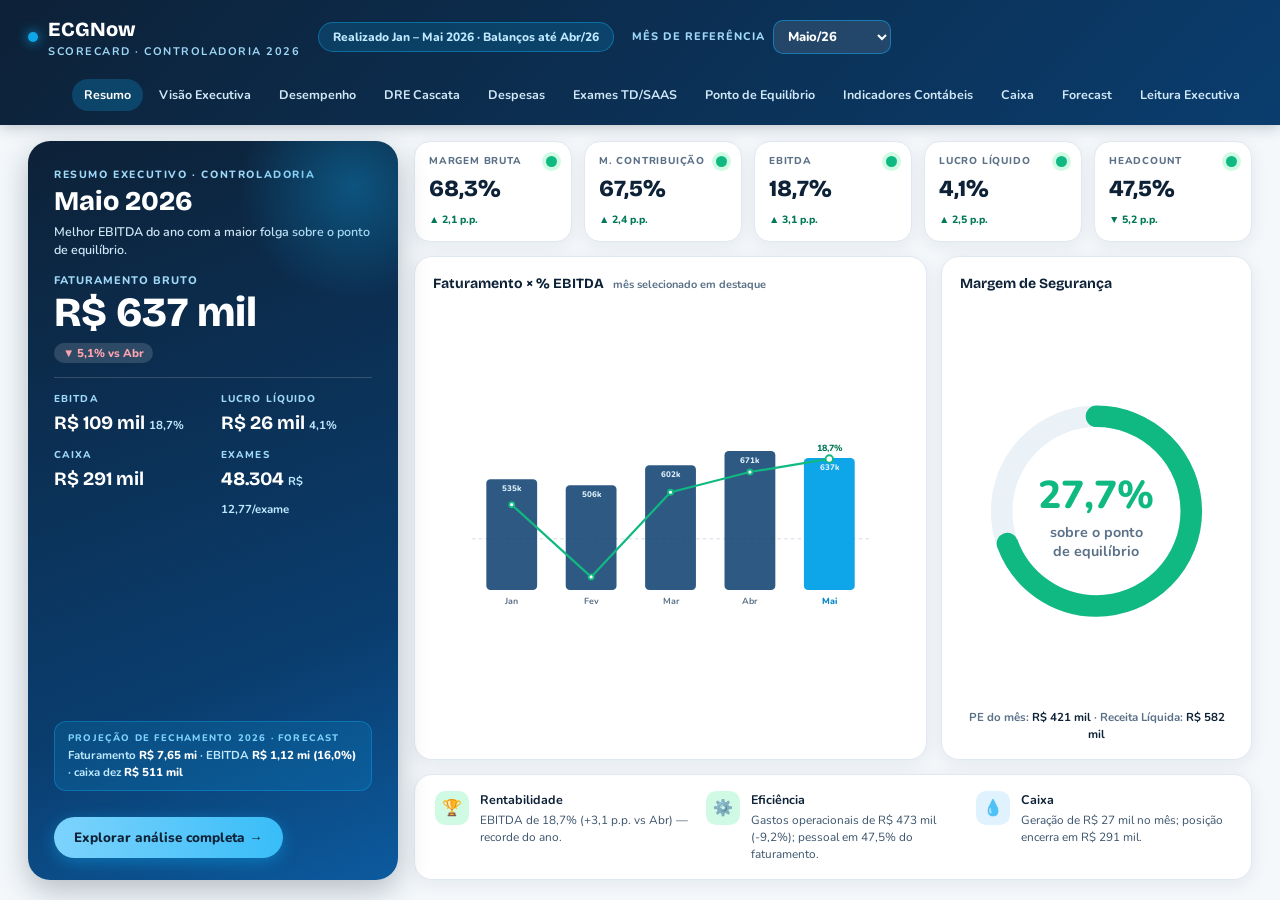
==== scorecard.html @ 13e7fc66 "feat: exames concluídos vs solicitados + aba visão gerencial" ====
<!DOCTYPE html>
<html lang="pt-BR">
<head>
<meta charset="UTF-8">
<meta name="viewport" content="width=device-width, initial-scale=1.0">
<title>Scorecard Financeiro 2026 · ECGNow Controladoria</title>
<link rel="preconnect" href="https://fonts.googleapis.com">
<link href="https://fonts.googleapis.com/css2?family=Bricolage+Grotesque:wght@500;600;700;800&family=Nunito:wght@400;600;700;800&display=swap" rel="stylesheet">
<style>
/* ============================================================
   SCORECARD FINANCEIRO ECGNOW 2026 — Design System oficial
   Fontes: Bricolage Grotesque (títulos) + Nunito (corpo)
   Paleta: navy #0D2137 / #0a3d6e · cyan #0ea5e9 · tema claro
   ============================================================ */
:root{
  --navy:#0D2137; --navy2:#0a3d6e; --cyan:#0ea5e9; --cyan-soft:#e0f2fe;
  --bg:#f4f8fb; --card:#ffffff; --line:#e2e8f0;
  --txt:#0D2137; --muted:#5b7187;
  --ok:#10b981; --ok-soft:#d1fae5; --warn:#f59e0b; --warn-soft:#fef3c7;
  --bad:#ef4444; --bad-soft:#fee2e2;
  --radius:18px; --shadow:0 4px 18px rgba(13,33,55,.07);
}
*{margin:0;padding:0;box-sizing:border-box}
body{font-family:'Nunito',sans-serif;background:var(--bg);color:var(--txt);font-size:15px;line-height:1.5}
h1,h2,h3,.brand,.kpi-value,.big-num{font-family:'Bricolage Grotesque',sans-serif}

/* ---------- Topbar ---------- */
.topbar{position:sticky;top:0;z-index:50;background:linear-gradient(135deg,var(--navy) 0%,var(--navy2) 100%);color:#fff;box-shadow:0 2px 14px rgba(13,33,55,.25)}
.topbar-inner{max-width:1280px;margin:0 auto;padding:14px 28px;display:flex;align-items:center;gap:18px;flex-wrap:wrap}
.brand{font-weight:800;font-size:20px;letter-spacing:.2px;display:flex;align-items:center;gap:10px}
.brand .dot{width:10px;height:10px;border-radius:50%;background:var(--cyan);box-shadow:0 0 12px var(--cyan)}
.brand small{font-family:'Nunito';font-weight:700;font-size:11px;color:#9fd8f8;text-transform:uppercase;letter-spacing:1.5px;display:block}
.nav{display:flex;gap:4px;margin-left:auto;flex-wrap:wrap}
.nav a{color:#cfe7f7;text-decoration:none;font-weight:700;font-size:12.5px;padding:7px 12px;border-radius:999px;transition:.2s}
.nav a:hover,.nav a.active{background:rgba(14,165,233,.25);color:#fff}
.period-chip{background:rgba(14,165,233,.18);border:1px solid rgba(14,165,233,.45);color:#bfe9ff;font-size:12px;font-weight:800;padding:5px 14px;border-radius:999px;white-space:nowrap}
.mes-sel{display:flex;align-items:center;gap:8px;font-size:11px;font-weight:800;text-transform:uppercase;letter-spacing:1px;color:#9fd8f8}
.mes-sel select{font-family:'Nunito';font-weight:800;font-size:13px;color:#fff;background:rgba(255,255,255,.10);border:1px solid rgba(14,165,233,.55);border-radius:10px;padding:6px 10px;cursor:pointer;outline:none}
.mes-sel select option{color:var(--navy)}

.wrap{max-width:1280px;margin:0 auto;padding:30px 28px 70px}
section{margin-bottom:48px;scroll-margin-top:90px}
.sec-head{display:flex;align-items:baseline;gap:14px;margin-bottom:6px;flex-wrap:wrap}
.sec-head h2{font-size:24px;font-weight:800;color:var(--navy)}
.sec-head .tag{font-size:11px;font-weight:800;text-transform:uppercase;letter-spacing:1.2px;color:var(--cyan);background:var(--cyan-soft);padding:4px 12px;border-radius:999px}
.sec-sub{color:var(--muted);font-size:13.5px;margin-bottom:20px;max-width:880px}

/* ---------- Cards & grids ---------- */
.card{background:var(--card);border:1px solid var(--line);border-radius:var(--radius);box-shadow:var(--shadow);padding:20px 22px}
.grid{display:grid;gap:16px}
.g-kpi{grid-template-columns:repeat(auto-fit,minmax(176px,1fr))}
.g-2{grid-template-columns:1fr 1fr}
.g-3{grid-template-columns:repeat(3,1fr)}
.g-4{grid-template-columns:repeat(4,1fr)}
@media(max-width:980px){.g-2,.g-3,.g-4{grid-template-columns:1fr 1fr}}
@media(max-width:640px){.g-2,.g-3,.g-4{grid-template-columns:1fr}.wrap{padding:20px 14px 60px}}

/* ---------- KPI hero ---------- */
.kpi{position:relative;overflow:hidden}
.kpi::before{content:'';position:absolute;top:0;left:0;right:0;height:4px;background:linear-gradient(90deg,var(--cyan),var(--navy2))}
.kpi-label{font-size:11px;font-weight:800;text-transform:uppercase;letter-spacing:1.1px;color:var(--muted);display:flex;align-items:center;justify-content:space-between;gap:6px}
.kpi-value{font-size:27px;font-weight:800;color:var(--navy);margin:6px 0 2px;white-space:nowrap}
.kpi-value small{font-size:14px;color:var(--muted);font-weight:600}
.kpi-meta{display:flex;align-items:center;gap:8px;font-size:12px;font-weight:700;flex-wrap:wrap}
.delta{padding:2px 9px;border-radius:999px;font-size:11.5px;font-weight:800}
.delta.up{background:var(--ok-soft);color:#047857}
.delta.down{background:var(--bad-soft);color:#b91c1c}
.delta.flat{background:#e8eef4;color:var(--muted)}
.kpi-ytd{color:var(--muted);font-weight:700;font-size:11.5px}
.spark{margin-top:10px;width:100%;height:38px}
.farol{width:11px;height:11px;border-radius:50%;display:inline-block;flex:none}
.farol.g{background:var(--ok);box-shadow:0 0 0 4px var(--ok-soft)}
.farol.y{background:var(--warn);box-shadow:0 0 0 4px var(--warn-soft)}
.farol.r{background:var(--bad);box-shadow:0 0 0 4px var(--bad-soft)}

/* ---------- Chart shells ---------- */
.chart-card h3{font-size:15.5px;font-weight:700;color:var(--navy);margin-bottom:2px}
.chart-card .hint{font-size:12px;color:var(--muted);margin-bottom:12px}
.legend{display:flex;gap:16px;flex-wrap:wrap;font-size:12px;font-weight:700;color:var(--muted);margin-bottom:8px}
.legend span{display:flex;align-items:center;gap:6px}
.legend i{width:12px;height:12px;border-radius:4px;display:inline-block}
svg text{font-family:'Nunito',sans-serif}

/* ---------- Tables ---------- */
table{width:100%;border-collapse:collapse;font-size:13px}
th{font-size:11px;text-transform:uppercase;letter-spacing:.8px;color:var(--muted);font-weight:800;text-align:right;padding:8px 10px;border-bottom:2px solid var(--line)}
th:first-child{text-align:left}
td{padding:9px 10px;border-bottom:1px solid #eef3f8;text-align:right;font-weight:600;color:var(--navy)}
td:first-child{text-align:left;font-weight:700}
tr:last-child td{border-bottom:none}
tr.total td{background:#f1f7fc;font-weight:800;border-top:2px solid var(--line)}
.pill{padding:2px 9px;border-radius:999px;font-size:11px;font-weight:800}
.pill.g{background:var(--ok-soft);color:#047857}.pill.y{background:var(--warn-soft);color:#92400e}.pill.r{background:var(--bad-soft);color:#b91c1c}

/* ---------- Toggle DRE ---------- */
.toggle{display:inline-flex;background:#eaf1f7;border-radius:999px;padding:4px;gap:4px;margin-bottom:14px}
.toggle button{border:none;background:transparent;font-family:'Nunito';font-weight:800;font-size:12.5px;color:var(--muted);padding:7px 18px;border-radius:999px;cursor:pointer;transition:.2s}
.toggle button.on{background:var(--navy);color:#fff;box-shadow:0 2px 8px rgba(13,33,55,.25)}

/* ---------- Insights ---------- */
.insight{display:flex;gap:14px;padding:16px 18px;border-radius:14px;border:1px solid var(--line);background:#fff;margin-bottom:12px;align-items:flex-start}
.insight .ico{flex:none;width:36px;height:36px;border-radius:10px;display:flex;align-items:center;justify-content:center;font-size:17px}
.insight b{color:var(--navy)}
.insight p{font-size:13.5px;color:#3b536b;margin-top:2px}
.ico.g{background:var(--ok-soft)}.ico.y{background:var(--warn-soft)}.ico.r{background:var(--bad-soft)}.ico.b{background:var(--cyan-soft)}

.foot{color:var(--muted);font-size:11.5px;text-align:center;margin-top:40px;border-top:1px solid var(--line);padding-top:18px}
.big-num{font-size:30px;font-weight:800;color:var(--navy)}
.mini-label{font-size:11px;font-weight:800;letter-spacing:1px;text-transform:uppercase;color:var(--muted)}

/* ---------- Página inicial · Resumo Executivo (1 tela, sem scroll) ---------- */
#viewResumo{max-width:1280px;margin:0 auto;padding:16px 28px 20px;display:grid;grid-template-columns:370px minmax(0,1fr);gap:16px;overflow:hidden}
.rs-hero{background:linear-gradient(160deg,var(--navy) 0%,var(--navy2) 70%,#0c5a9e 100%);border-radius:22px;color:#fff;padding:26px 26px 22px;display:flex;flex-direction:column;gap:14px;box-shadow:0 10px 30px rgba(13,33,55,.28);position:relative;overflow:hidden}
.rs-hero::after{content:'';position:absolute;right:-70px;top:-70px;width:230px;height:230px;border-radius:50%;background:radial-gradient(circle,rgba(14,165,233,.35),transparent 70%)}
.rs-kicker{font-size:10.5px;font-weight:800;letter-spacing:1.6px;text-transform:uppercase;color:#9fd8f8}
.rs-mes{font-size:clamp(26px,3vh,34px);font-weight:800;line-height:1.1;margin-top:4px}
.rs-verdict{font-size:12.5px;color:#cfe7f7;font-weight:600;margin-top:6px;line-height:1.45;font-family:'Nunito'}
.rs-big{font-size:clamp(30px,4.6vh,42px);font-weight:800;font-family:'Bricolage Grotesque';line-height:1.05;margin:2px 0 6px}
.rs-hero-grid{display:grid;grid-template-columns:1fr 1fr;gap:10px 16px;border-top:1px solid rgba(255,255,255,.16);padding-top:14px;position:relative;z-index:1}
.rs-hl{font-size:10px;font-weight:800;letter-spacing:1.1px;text-transform:uppercase;color:#9fd8f8}
.rs-hv{font-family:'Bricolage Grotesque';font-size:clamp(15px,2.1vh,19px);font-weight:700;margin-top:2px}
.rs-hv small{font-family:'Nunito';font-size:11.5px;font-weight:700;color:#bfe9ff}
.rs-cta{margin-top:auto;align-self:flex-start;border:none;cursor:pointer;font-family:'Nunito';font-weight:800;font-size:13.5px;color:var(--navy);background:linear-gradient(90deg,#7dd3fc,#38bdf8);padding:11px 20px;border-radius:999px;box-shadow:0 4px 16px rgba(14,165,233,.45);transition:.2s;position:relative;z-index:1}
.rs-proj{margin-top:auto;font-size:11.5px;font-weight:700;color:#bfe9ff;background:rgba(14,165,233,.16);border:1px solid rgba(14,165,233,.4);border-radius:12px;padding:9px 13px;line-height:1.5;position:relative;z-index:1}
.rs-proj b{color:#fff;font-weight:800}
.rs-proj .pl{font-size:9.5px;font-weight:800;letter-spacing:1.2px;text-transform:uppercase;color:#7dd3fc;display:block;margin-bottom:2px}
.rs-hero .rs-cta{margin-top:12px}
.rs-cta:hover{transform:translateY(-2px);box-shadow:0 8px 22px rgba(14,165,233,.55)}
.rs-right{display:grid;grid-template-rows:auto minmax(0,1fr) auto;gap:14px;min-width:0}
.rs-chips{display:grid;grid-template-columns:repeat(5,1fr);gap:12px}
.rs-chip{background:var(--card);border:1px solid var(--line);border-radius:16px;padding:12px 14px;box-shadow:var(--shadow)}
.rs-chip .l{font-size:10px;font-weight:800;letter-spacing:.8px;text-transform:uppercase;color:var(--muted);display:flex;justify-content:space-between;align-items:center;gap:6px}
.rs-chip .v{font-family:'Bricolage Grotesque';font-size:clamp(18px,2.6vh,23px);font-weight:800;color:var(--navy);margin-top:3px}
.rs-chip .d{font-size:10.5px;font-weight:800;margin-top:2px}
.rs-chip .d.up{color:#047857}.rs-chip .d.down{color:#b91c1c}.rs-chip .d.flat{color:var(--muted)}
.rs-mid{display:grid;grid-template-columns:1.65fr 1fr;gap:14px;min-height:0}
.rs-chart-card,.rs-gauge-card{display:flex;flex-direction:column;min-height:0;padding:16px 18px}
.rs-card-title{font-family:'Bricolage Grotesque';font-size:14px;font-weight:700;color:var(--navy)}
.rs-card-sub{font-family:'Nunito';font-size:11px;color:var(--muted);font-weight:700;margin-left:6px}
.rs-chart{flex:1;min-height:0;display:flex;align-items:center}
.rs-chart svg{width:100%;max-height:100%}
.rs-gauge{flex:1;display:flex;align-items:center;justify-content:center;min-height:0}
.rs-gauge svg{max-height:100%;width:auto}
.rs-gauge-foot{font-size:11.5px;color:var(--muted);font-weight:700;text-align:center;line-height:1.5}
.rs-destaques{display:grid;grid-template-columns:repeat(3,1fr);gap:16px;padding:16px 20px}
.rs-dest{display:flex;gap:11px;align-items:flex-start}
.rs-dest .ico{flex:none;width:34px;height:34px;border-radius:10px;display:flex;align-items:center;justify-content:center;font-size:16px}
.rs-dest b{font-size:12.5px;color:var(--navy);display:block;margin-bottom:2px}
.rs-dest p{font-size:11.8px;color:#3b536b;line-height:1.45}
@media(max-width:1024px){#viewResumo{grid-template-columns:1fr;overflow:auto;height:auto !important}.rs-chips{grid-template-columns:repeat(2,1fr)}.rs-mid,.rs-destaques{grid-template-columns:1fr}}
@media(max-height:760px) and (min-width:1024px){.rs-hero{padding:18px 22px 16px;gap:10px}.rs-destaques{padding:12px 16px}.rs-chip{padding:9px 12px}}
</style>
</head>
<body>

<div class="topbar">
  <div class="topbar-inner">
    <div class="brand"><span class="dot"></span><div>ECGNow<small>Scorecard · Controladoria 2026</small></div></div>
    <span class="period-chip">Realizado Jan – Mai 2026 · Balanços até Abr/26</span>
    <label class="mes-sel">Mês de referência
      <select id="mesSel" onchange="setMes(+this.value)">
        <option value="0">Janeiro/26</option>
        <option value="1">Fevereiro/26</option>
        <option value="2">Março/26</option>
        <option value="3">Abril/26</option>
        <option value="4" selected>Maio/26</option>
      </select>
    </label>
    <nav class="nav">
      <a href="javascript:void(0)" id="navResumo" class="active" onclick="showResumo()">Resumo</a>
      <a href="#executivo">Visão Executiva</a>
      <a href="#desempenho">Desempenho</a>
      <a href="#dre">DRE Cascata</a>
      <a href="#despesas">Despesas</a>
      <a href="#exames">Exames TD/SAAS</a>
      <a href="#equilibrio">Ponto de Equilíbrio</a>
      <a href="#contabil">Indicadores Contábeis</a>
      <a href="#caixa">Caixa</a>
      <a href="#forecast">Forecast</a>
      <a href="#leitura">Leitura Executiva</a>
    </nav>
  </div>
</div>

<!-- ===================== PÁGINA INICIAL · RESUMO EXECUTIVO ===================== -->
<div id="viewResumo">
  <div class="rs-hero">
    <div>
      <div class="rs-kicker">Resumo Executivo · Controladoria</div>
      <h1 class="rs-mes" id="rsMes">Maio 2026</h1>
      <div class="rs-verdict" id="rsVerdict"></div>
    </div>
    <div class="rs-hero-num">
      <div class="mini-label" style="color:#9fd8f8">Faturamento Bruto</div>
      <div class="rs-big" id="rsFat"></div>
      <div id="rsFatDelta"></div>
    </div>
    <div class="rs-hero-grid">
      <div><div class="rs-hl" >EBITDA</div><div class="rs-hv" id="rsEbitda"></div></div>
      <div><div class="rs-hl">Lucro Líquido</div><div class="rs-hv" id="rsLL"></div></div>
      <div><div class="rs-hl">Caixa</div><div class="rs-hv" id="rsCaixa"></div></div>
      <div><div class="rs-hl">Exames</div><div class="rs-hv" id="rsExames"></div></div>
    </div>
    <div class="rs-proj" id="rsProj"></div>
    <button class="rs-cta" onclick="showDetalhe()">Explorar análise completa →</button>
  </div>

  <div class="rs-right">
    <div class="rs-chips" id="rsChips"></div>
    <div class="rs-mid">
      <div class="card rs-chart-card">
        <div class="rs-card-title">Faturamento × % EBITDA <span class="rs-card-sub">mês selecionado em destaque</span></div>
        <div class="rs-chart" id="rsChart"></div>
      </div>
      <div class="card rs-gauge-card">
        <div class="rs-card-title">Margem de Segurança</div>
        <div class="rs-gauge" id="rsGauge"></div>
        <div class="rs-gauge-foot" id="rsGaugeFoot"></div>
      </div>
    </div>
    <div class="card rs-destaques" id="rsDestaques"></div>
  </div>
</div>

<!-- ===================== ANÁLISE COMPLETA ===================== -->
<div id="viewDetalhe" style="display:none">
<div class="wrap">

<!-- ===================== 1. VISÃO EXECUTIVA ===================== -->
<section id="executivo">
  <div class="sec-head"><h2>Visão Executiva</h2><span class="tag" id="kpiTag">Maio/26 · farol vs. média do ano</span></div>
  <p class="sec-sub">Indicadores-chave do mês de referência com tendência mensal (sparkline, ponto destacado = mês selecionado) e acumulado até o mês. Farol: verde = acima da média 2026, amarelo = em linha, vermelho = abaixo.</p>
  <div class="grid g-kpi" id="kpiGrid"></div>
</section>

<!-- ===================== 2. DESEMPENHO ===================== -->
<section id="desempenho">
  <div class="sec-head"><h2>Desempenho Mensal</h2><span class="tag">Jan – Mai 2026</span></div>
  <p class="sec-sub">Receita e rentabilidade em uma única leitura: faturamento bruto (barras) contra a curva de EBITDA. Abaixo, a trajetória das três margens da DRE.</p>
  <div class="grid g-2">
    <div class="card chart-card">
      <h3>Faturamento Bruto × % EBITDA</h3>
      <div class="hint">Fev/26 concentra o único resultado operacional negativo do ano; desde então o EBITDA cresce por 3 meses seguidos.</div>
      <div class="legend"><span><i style="background:var(--navy2)"></i>Faturamento Bruto (R$)</span><span><i style="background:var(--cyan)"></i>% EBITDA</span></div>
      <div id="comboChart"></div>
    </div>
    <div class="card chart-card">
      <h3>Margens da DRE (%)</h3>
      <div class="hint">Margem Bruta e de Contribuição sobre a Receita Líquida; Lucro Líquido sobre o Faturamento Bruto (convenção da DRE oficial).</div>
      <div class="legend"><span><i style="background:#0a3d6e"></i>Margem Bruta</span><span><i style="background:#0ea5e9"></i>Margem de Contribuição</span><span><i style="background:#10b981"></i>EBITDA</span><span><i style="background:#f59e0b"></i>Lucro Líquido</span></div>
      <div id="marginChart"></div>
    </div>
  </div>
</section>

<!-- ===================== 3. DRE CASCATA ===================== -->
<section id="dre">
  <div class="sec-head"><h2>DRE em Cascata</h2><span class="tag">Da receita ao lucro</span></div>
  <p class="sec-sub">Decomposição da formação do resultado: cada degrau mostra quanto cada bloco de custo consome da receita até chegar ao lucro líquido.</p>
  <div class="card chart-card" style="margin-bottom:16px">
    <div class="toggle">
      <button class="on" id="wfBtnMes" onclick="WFMODE='mes';renderWaterfall(this)">Maio/26</button>
      <button onclick="WFMODE='ytd';renderWaterfall(this)">Acumulado 2026</button>
    </div>
    <div id="waterfall"></div>
  </div>
  <div class="card chart-card">
    <h3 id="bridgeTitle">Ponte do EBITDA · Abr → Mai</h3>
    <div class="hint" id="bridgeHint">Quanto cada bloco da DRE contribuiu para a variação do EBITDA entre o mês anterior e o mês de referência. Verde = efeito favorável, vermelho = desfavorável.</div>
    <div id="bridge"></div>
  </div>
</section>

<!-- ===================== 3b. DESPESAS POR CATEGORIA ===================== -->
<section id="despesas">
  <div class="sec-head"><h2>Despesas por Categoria</h2><span class="tag" id="despTag">Maio/26 vs Abril/26</span></div>
  <p class="sec-sub">Estrutura de gastos operacionais ao longo do ano e detalhamento do mês de referência contra o mês anterior, na mesma abertura da DRE gerencial.</p>
  <div class="grid g-2">
    <div class="card chart-card">
      <h3>Gastos operacionais por categoria (R$)</h3>
      <div class="hint">CSP + despesas variáveis + despesas fixas. Não inclui impostos, investimentos e resultado financeiro.</div>
      <div class="legend" style="margin-bottom:4px"><span><i style="background:#0a3d6e"></i>CSP</span><span><i style="background:#0ea5e9"></i>Pessoal</span><span><i style="background:#6366f1"></i>TI</span><span><i style="background:#14b8a6"></i>PJ</span><span><i style="background:#f59e0b"></i>Escritório</span><span><i style="background:#a855f7"></i>Variáveis</span><span><i style="background:#94a3b8"></i>Tributárias</span><span><i style="background:#f0879b"></i>Financeiras</span></div>
      <div id="despChart"></div>
    </div>
    <div class="card chart-card">
      <h3 id="despTblTitle">Detalhamento · Maio vs Abril</h3>
      <div class="hint">Variação mensal por categoria e peso sobre a receita líquida do mês. Total reconcilia com a linha "Total despesas" da DRE.</div>
      <div id="despTable"></div>
    </div>
  </div>
</section>

<!-- ===================== 4. EXAMES ===================== -->
<section id="exames">
  <div class="sec-head"><h2>Progresso de Exames · TD × SAAS</h2><span class="tag">Volume, receita e rentabilidade</span></div>
  <p class="sec-sub">Evolução mensal de volume e valor faturado por linha de negócio, mix de receita do ano e margem bruta por linha.</p>
  <div class="grid g-2" style="margin-bottom:16px">
    <div class="card chart-card">
      <h3>Exames Faturados por mês</h3>
      <div class="hint">224.407 exames no acumulado · pico em abr/26 (51.298) · TD responde por 79,6% do volume.</div>
      <div class="legend"><span><i style="background:#0a3d6e"></i>Telediagnóstico</span><span><i style="background:#0ea5e9"></i>SAAS</span><span><i style="background:#94c6e8"></i>Comodato</span></div>
      <div id="examVolChart"></div>
    </div>
    <div class="card chart-card">
      <h3>Valor Faturado por linha (R$)</h3>
      <div class="hint">TD acumula R$ 2,34 mi e SAAS R$ 436 mil no ano; SAAS cresce 19,5% mai×jan, acima do TD (+18,0%).</div>
      <div class="legend"><span><i style="background:#0a3d6e"></i>Telediagnóstico</span><span><i style="background:#0ea5e9"></i>SAAS</span><span><i style="background:#94c6e8"></i>Comodato</span></div>
      <div id="examValChart"></div>
    </div>
  </div>
  <div class="grid g-3">
    <div class="card chart-card">
      <h3>Mix de Receita 2026</h3>
      <div class="hint">Participação no faturamento de exames + cursos (YTD).</div>
      <div id="mixDonut"></div>
    </div>
    <div class="card chart-card">
      <h3>Ticket médio por exame (R$)</h3>
      <div class="hint">Valor faturado total ÷ exames do mês.</div>
      <div id="ticketChart"></div>
    </div>
    <div class="card chart-card">
      <h3>Margem Bruta por linha (%)</h3>
      <div class="hint">Heatmap mensal: quanto mais escuro, maior a margem.</div>
      <div id="heatmap"></div>
    </div>
  </div>
</section>

<!-- ===================== 5. PONTO DE EQUILÍBRIO ===================== -->
<section id="equilibrio">
  <div class="sec-head"><h2>Ponto de Equilíbrio & Margem de Segurança</h2><span class="tag">Visão de controladoria</span></div>
  <p class="sec-sub">PE = despesas fixas ÷ % margem de contribuição. A margem de segurança mostra quanto a receita líquida pode cair antes do prejuízo operacional.</p>
  <div class="grid g-2">
    <div class="card chart-card">
      <h3>Receita Líquida × Ponto de Equilíbrio (R$)</h3>
      <div class="hint">Em fev/26 a receita ficou abaixo do PE (margem de segurança −14,7%). Em mai/26 a folga é a maior do ano: 27,7%.</div>
      <div class="legend"><span><i style="background:var(--cyan)"></i>Receita Líquida</span><span><i style="background:var(--bad)"></i>Ponto de Equilíbrio</span></div>
      <div id="beChart"></div>
    </div>
    <div class="card chart-card">
      <h3>Margem de Segurança (%)</h3>
      <div class="hint">Distância percentual entre a receita líquida e o ponto de equilíbrio do mês.</div>
      <div id="msChart"></div>
    </div>
  </div>
</section>

<!-- ===================== 6. INDICADORES CONTÁBEIS ===================== -->
<section id="contabil">
  <div class="sec-head"><h2>Indicadores Contábeis</h2><span class="tag">Balanços Patrimoniais Jan – Abr/26</span></div>
  <p class="sec-sub">Saúde patrimonial mensal apurada pela Simétrica Assessoria Contábil. O patrimônio líquido voltou a se recuperar fortemente em abril (+R$ 53,7 mil no mês).</p>
  <div class="grid g-4" style="margin-bottom:16px" id="balKpis"></div>
  <div class="grid g-2">
    <div class="card chart-card">
      <h3>Evolução do Patrimônio Líquido (R$)</h3>
      <div class="hint">PL negativo desde fev/26 pelo prejuízo acumulado histórico (R$ −1,09 mi em abr), parcialmente compensado pelo F.A.C. de R$ 1,066 mi.</div>
      <div id="plChart"></div>
    </div>
    <div class="card chart-card">
      <h3>Indicadores por mês</h3>
      <div class="hint">Referências usuais: Liquidez Corrente ≥ 1,5 · Liquidez Imediata ≥ 1,0 · CCL positivo.</div>
      <table>
        <thead><tr><th>Indicador</th><th>Jan</th><th>Fev</th><th>Mar</th><th>Abr</th><th>Status</th></tr></thead>
        <tbody>
          <tr><td>Liquidez Corrente (AC/PC)</td><td>2,46</td><td>2,27</td><td>1,78</td><td>2,15</td><td><span class="pill g">Confortável</span></td></tr>
          <tr><td>Liquidez Imediata (Disp./PC)</td><td>1,42</td><td>1,16</td><td>0,92</td><td>1,15</td><td><span class="pill g">Recuperada</span></td></tr>
          <tr><td>Capital Circulante Líquido (R$ mil)</td><td>323,9</td><td>250,9</td><td>211,2</td><td>262,6</td><td><span class="pill g">Positivo</span></td></tr>
          <tr><td>Endividamento (Passivo/Ativo)</td><td>97,8%</td><td>105,2%</td><td>110,3%</td><td>102,3%</td><td><span class="pill y">Atenção</span></td></tr>
          <tr><td>Prazo Médio de Recebimento (dias)</td><td>12,7</td><td>13,0</td><td>11,6</td><td>10,1</td><td><span class="pill g">Excelente</span></td></tr>
          <tr><td>Carga Tributária Total (% Fat.)</td><td>9,4%</td><td>9,4%</td><td>7,9%</td><td>12,8%</td><td><span class="pill y">Lucro Presumido</span></td></tr>
        </tbody>
      </table>
    </div>
  </div>
</section>

<!-- ===================== 7. CAIXA ===================== -->
<section id="caixa">
  <div class="sec-head"><h2>Caixa & Geração de Caixa</h2><span class="tag">Posição e fluxo mensal</span></div>
  <p class="sec-sub">Posição de caixa ao fim de cada mês (DRE gerencial) e geração líquida mensal. Três meses consecutivos de geração positiva e crescente após fev/26.</p>
  <div class="grid g-2">
    <div class="card chart-card">
      <h3>Posição de Caixa (R$)</h3>
      <div class="hint">Caixa recupera 26,3% desde o vale de fev/26 e encerra mai/26 em R$ 290,8 mil — já incluindo reserva financeira de R$ 25 mil.</div>
      <div id="cashChart"></div>
    </div>
    <div class="card chart-card">
      <h3>Geração de Caixa Mensal (R$)</h3>
      <div class="hint">Soma do ano: R$ −18,3 mil, puxada exclusivamente por fev/26 (−R$ 84,9 mil).</div>
      <div id="cashGenChart"></div>
    </div>
  </div>
</section>

<!-- ===================== 7b. FORECAST 2026 ===================== -->
<section id="forecast">
  <div class="sec-head"><h2>Forecast 2026</h2><span class="tag">Realizado Jan–Mai + Projetado Jun–Dez</span></div>
  <p class="sec-sub">Visão dos 12 meses consolidando o realizado oficial da DRE com o forecast da companhia. Barras e linhas sólidas = realizado; tonalidade clara e tracejado = projetado. Percentuais recalculados na convenção do scorecard (EBITDA sobre Receita Líquida).</p>
  <div class="grid g-4" style="margin-bottom:16px" id="fcKpis"></div>
  <div class="card chart-card" style="margin-bottom:16px">
    <h3>Faturamento Bruto × % EBITDA · 12 meses</h3>
    <div class="hint">Forecast revisado projeta um 2º semestre em expansão: EBITDA de 21–23% até outubro, com pico de faturamento de R$ 713 mil; nov–dez desaceleram com a sazonalidade (11,3% em dezembro).</div>
    <div class="legend"><span><i style="background:#0a3d6e"></i>Faturamento realizado</span><span><i style="background:#9dc3e0"></i>Faturamento projetado</span><span><i style="background:#10b981"></i>% EBITDA</span></div>
    <div id="fcChart"></div>
  </div>
  <div class="grid g-2" style="margin-bottom:16px">
    <div class="card chart-card">
      <h3>Trajetória de Caixa projetada (R$)</h3>
      <div class="hint">O caixa sobe de forma consistente até o pico de R$ 539 mil em novembro e encerra o ano em R$ 511 mil — R$ 220 mil acima da posição atual.</div>
      <div id="fcCaixa"></div>
    </div>
    <div class="card chart-card">
      <h3>Lucro Líquido mensal (R$)</h3>
      <div class="hint">Jun–out projetam cinco meses seguidos de lucro (R$ 236 mil somados); dezembro segue negativo (−R$ 27 mil) com 13º salário e impostos cheios.</div>
      <div id="fcLL"></div>
    </div>
  </div>
  <div class="grid g-2">
    <div class="insight"><div class="ico g">☀️</div><div><b>O 2º semestre carrega o ano e vira o resultado.</b><p>Junho a outubro projetam cinco meses de EBITDA entre 21% e 23%, com pico de faturamento de R$ 713 mil em outubro. O lucro líquido projetado do ano fecha positivo em R$ 201 mil — revertendo o acumulado negativo do 1º semestre.</p></div></div>
    <div class="insight"><div class="ico y">🧊</div><div><b>Dezembro segue deficitário e mantém viva a tese do Lucro Real.</b><p>Mesmo com LAIR positivo de R$ 31 mil, dezembro projeta −R$ 27 mil de lucro líquido: o 13º salário (R$ 17,6 mil nov–dez) e IRPJ+CSLL de R$ 58 mil no Presumido consomem quase o dobro do resultado do mês. A distorção segue valendo a avaliação com a contabilidade.</p></div></div>
  </div>
</section>

<!-- ===================== 8. LEITURA EXECUTIVA ===================== -->
<section id="leitura">
  <div class="sec-head"><h2>Leitura Executiva</h2><span class="tag">O que os números dizem</span></div>
  <div class="grid g-2">
    <div>
      <div class="insight"><div class="ico g">📈</div><div><b>Trajetória de rentabilidade é o destaque do ano.</b><p>O EBITDA saiu de −8,9% em fevereiro para 18,7% em maio — recorde de 2026 — com três meses seguidos de expansão. A margem de contribuição de 66,3% em maio é a melhor do ano.</p></div></div>
      <div class="insight"><div class="ico g">🛡️</div><div><b>Risco operacional em queda.</b><p>O ponto de equilíbrio caiu de R$ 530 mil (fev) para R$ 421 mil (mai), combinando despesas fixas 11,5% menores e margem de contribuição maior. A margem de segurança de 27,7% é a maior folga do ano.</p></div></div>
      <div class="insight"><div class="ico b">🔬</div><div><b>SAAS cresce acima do TD e sustenta margem superior.</b><p>O valor faturado SAAS subiu 19,5% entre jan e mai (vs. +18,0% no TD) e a linha entregou margem bruta de até 75,5% (abr). Mensalidades SAAS também crescem: de R$ 5,4 mil para R$ 7,5 mil/mês.</p></div></div>
      <div class="insight"><div class="ico g">⚡</div><div><b>Eficiência de pessoal melhorou 10,6 p.p. no ano.</b><p>O custo total de pessoas caiu de 58,1% do faturamento (jan) para 47,5% (mai) — primeiro mês abaixo de 50% — mesmo com volume recorde de exames no bimestre abr–mai.</p></div></div>
    </div>
    <div>
      <div class="insight"><div class="ico y">⚖️</div><div><b>Carga tributária pressiona o lucro líquido.</b><p>IRPJ+CSLL saltaram de ~R$ 22,9 mil/mês (Q1) para ~R$ 58,6 mil/mês em abr–mai pelo Lucro Presumido, consumindo 69% do LAIR de abril. A avaliação de migração para Lucro Real segue como principal alavanca fiscal.</p></div></div>
      <div class="insight"><div class="ico y">🏛️</div><div><b>Patrimônio líquido ainda negativo, mas em recuperação.</b><p>O PL foi de −R$ 69,0 mil (mar) para −R$ 15,3 mil (abr), impulsionado pelo retorno ao lucro. Mantido o ritmo de mai/26 (+R$ 26,4 mil), o PL volta ao positivo no fechamento do 1º semestre.</p></div></div>
      <div class="insight"><div class="ico r">📉</div><div><b>Fevereiro segue como o ponto fora da curva.</b><p>Único mês com prejuízo (−R$ 84,2 mil): menor faturamento do ano, margem bruta de 62,9% e despesas fixas no pico (R$ 321 mil, incluindo rescisão de R$ 20,4 mil). O acumulado do ano ainda carrega esse efeito: lucro líquido YTD de −R$ 20,5 mil.</p></div></div>
      <div class="insight"><div class="ico b">💧</div><div><b>Liquidez confortável e recebimento ágil.</b><p>Liquidez corrente de 2,15 e prazo médio de recebimento de apenas 10,1 dias em abril. O capital circulante líquido de R$ 262,6 mil cobre 3,9 meses de IRPJ+CSLL correntes.</p></div></div>
    </div>
  </div>
</section>

<div class="foot">
  Scorecard Financeiro ECGNow Medicina Diagnóstica Ltda · CNPJ 23.154.712/0001-60 · Elaborado pela Controladoria — Jun/2026<br>
  Fontes: Demonstrativo_Anual e Headcount (Dashboard Financeiro 2026) · Balanços Patrimoniais Jan–Abr/26 (Simétrica Assessoria Contábil).<br>
  Convenções: Margem Bruta, M. Contribuição e EBITDA calculados sobre a Receita Líquida; % Lucro Líquido e % Headcount sobre o Faturamento Bruto, conforme DRE gerencial oficial.
</div>
</div>
</div><!-- /viewDetalhe -->

<script>
/* ============================================================
   BASE DE DADOS — valores extraídos da DRE gerencial (aba
   Demonstrativo_Anual), aba Headcount e balanços contábeis.
   ============================================================ */
const MESES = ['Jan','Fev','Mar','Abr','Mai'];
const MESES_FULL = ['Janeiro','Fevereiro','Março','Abril','Maio'];
let SEL = 4;          // índice do mês de referência (0=Jan ... 4=Mai)
let WFMODE = 'mes';   // modo da cascata: 'mes' ou 'ytd'
const D = {
  fat:   [535147.10, 505719.87, 601539.47, 670697.29, 636552.67],
  recBruta:[531526.57, 486583.35, 581914.64, 645530.53, 593022.15], // competência (base da DRE)
  rl:    [503869.83, 461987.52, 557081.14, 617673.68, 582064.04],
  lb:    [341164.78, 290566.44, 376742.60, 408769.53, 397284.21],
  mc:    [333152.07, 279730.31, 370829.16, 402246.73, 393002.68],
  ebitda:[40271.35, -41222.59, 60818.88, 96716.99, 108969.06],
  ll:    [6041.17, -84236.14, 20360.42, 10943.43, 26373.99],
  // Despesas por categoria (DRE gerencial)
  impFat:[27656.74, 24595.83, 24833.50, 27856.85, 10958.11],
  csp:   [162705.05, 171421.08, 180338.55, 208904.15, 184779.83],
  despVar:[8012.71, 10836.13, 5913.44, 6522.80, 4281.53],
  pessoal8:[143479.04, 150827.16, 155402.03, 137319.56, 120657.86],
  pj:    [40408.31, 44244.70, 38011.31, 43890.14, 35312.75],
  ti:    [73868.91, 93396.94, 83959.70, 91865.88, 95353.96],
  tribut:[11771.38, 9955.74, 9929.06, 11140.27, 11914.48],
  escrit:[22585.23, 21796.15, 22039.06, 20613.77, 19804.40],
  finFix:[767.85, 732.21, 669.12, 700.12, 990.17],
  invest:[9413.74, 11072.88, 8178.31, 14496.81, 9312.68],
  despFin:[10496.28, 9565.87, 9617.63, 14168.60, 14437.89],
  irCsll:[22493.46, 22718.36, 22943.29, 58323.92, 58907.15],
  resFin:[-2322.98, -9222.31, -9336.86, -12952.83, -14375.24],
  despFixas:[292880.72, 320952.90, 310010.28, 305529.74, 284033.62],
  pessoal:[310880.65, 312212.43, 326772.13, 353369.73, 302357.93], // aba Headcount (custo total de pessoas)
  caixa: [315142.20, 230226.09, 251790.12, 263360.47, 290844.92],
  gerCaixa:[6041.17, -84916.11, 21564.03, 11570.35, 27484.46],
  exTD:  [30328, 30788, 38067, 40735, 38723],
  exSAAS:[8178, 8544, 8379, 10260, 9385],
  exCom: [131, 200, 190, 303, 196],
  vTD:   [426566.48, 389476.07, 485111.76, 533563.88, 503511.59],
  vSAAS: [81366.88, 76655.49, 82872.05, 98157.34, 97220.73],
  vCom:  [12222.93, 12205.33, 12034.75, 16877.23, 15932.52],
  vCursos:[9567.91, 19257.82, 18888.48, 16824.20, 14387.68],
  mbTD:  [64.2, 57.2, 66.2, 60.5, 64.9],
  mbSAAS:[69.9, 67.3, 60.5, 75.5, 66.0],
  mbEDU: [-75.1, 22.4, 16.7, 1.6, 28.9]
};
// Derivados ---------------------------------------------------
const pct=(a,b)=>a/b*100;
D.mbP   = D.lb.map((v,i)=>pct(v,D.rl[i]));
D.mcP   = D.mc.map((v,i)=>pct(v,D.rl[i]));
D.ebP   = D.ebitda.map((v,i)=>pct(v,D.rl[i]));
D.llP   = D.ll.map((v,i)=>pct(v,D.fat[i]));          // convenção DRE: sobre Fat. Bruto
D.hcP   = D.pessoal.map((v,i)=>pct(v,D.fat[i]));
D.pe    = D.despFixas.map((v,i)=>v/(D.mc[i]/D.rl[i])); // ponto de equilíbrio
D.msP   = D.pe.map((v,i)=>pct(D.rl[i]-v,D.rl[i]));     // margem de segurança
D.exTot = D.exTD.map((v,i)=>v+D.exSAAS[i]+D.exCom[i]);
D.vTot  = D.vTD.map((v,i)=>v+D.vSAAS[i]+D.vCom[i]);
D.ticket= D.vTot.map((v,i)=>v/D.exTot[i]);
const sum=a=>a.reduce((x,y)=>x+y,0);

// Formatação pt-BR --------------------------------------------
const fmtR  = v=>'R$ '+v.toLocaleString('pt-BR',{maximumFractionDigits:0});
const fmtRk = v=>{const k=v/1000;return 'R$ '+k.toLocaleString('pt-BR',{maximumFractionDigits:0})+' mil';};
const fmtP  = (v,d=1)=>v.toLocaleString('pt-BR',{minimumFractionDigits:d,maximumFractionDigits:d})+'%';
const fmtN  = v=>v.toLocaleString('pt-BR');

/* ============================================================
   HELPERS DE GRÁFICO — SVG puro, sem dependências externas
   ============================================================ */
const NS='http://www.w3.org/2000/svg';
function svgEl(w,h){const s=document.createElementNS(NS,'svg');s.setAttribute('viewBox',`0 0 ${w} ${h}`);s.style.width='100%';return s;}
function el(tag,attrs,txt){const e=document.createElementNS(NS,tag);for(const k in attrs)e.setAttribute(k,attrs[k]);if(txt!=null)e.textContent=txt;return e;}
function niceMax(v){const p=Math.pow(10,Math.floor(Math.log10(v)));return Math.ceil(v/p)*p;}

// Sparkline simples para os KPIs (destaca o ponto do mês selecionado)
function sparkline(vals,color,selIdx){
  const w=180,h=38,pad=4;
  const min=Math.min(...vals,0),max=Math.max(...vals);
  const x=i=>pad+i*(w-2*pad)/(vals.length-1);
  const y=v=>h-pad-(v-min)/(max-min||1)*(h-2*pad);
  const s=svgEl(w,h);s.classList.add('spark');
  const pts=vals.map((v,i)=>`${x(i)},${y(v)}`).join(' ');
  s.appendChild(el('polyline',{points:`${x(0)},${h-pad} ${pts} ${x(vals.length-1)},${h-pad}`,fill:color,opacity:.12,stroke:'none'}));
  s.appendChild(el('polyline',{points:pts,fill:'none',stroke:color,'stroke-width':2.2,'stroke-linecap':'round','stroke-linejoin':'round'}));
  if(min<0&&max>0)s.appendChild(el('line',{x1:pad,x2:w-pad,y1:y(0),y2:y(0),stroke:'#cbd5e1','stroke-dasharray':'3 3'}));
  vals.forEach((v,i)=>{ if(i===selIdx){
    s.appendChild(el('circle',{cx:x(i),cy:y(v),r:4.4,fill:'#fff',stroke:color,'stroke-width':2.2}));
    s.appendChild(el('circle',{cx:x(i),cy:y(v),r:1.8,fill:color}));}});
  return s;
}

// Barras agrupadas/empilhadas genéricas
function stackedBars(container,series,colors,fmt,opts={}){
  const w=560,h=270,padL=64,padR=14,padT=14,padB=30;
  const n=MESES.length;
  const totals=MESES.map((_,i)=>sum(series.map(s=>s[i])));
  const max=niceMax(Math.max(...totals));
  const s=svgEl(w,h);
  const x=i=>padL+i*(w-padL-padR)/n + (w-padL-padR)/n*0.18;
  const bw=(w-padL-padR)/n*0.64;
  const y=v=>padT+(h-padT-padB)*(1-v/max);
  for(let g=0;g<=4;g++){const v=max*g/4;
    s.appendChild(el('line',{x1:padL,x2:w-padR,y1:y(v),y2:y(v),stroke:'#eef3f8'}));
    s.appendChild(el('text',{x:padL-8,y:y(v)+4,'text-anchor':'end','font-size':10,fill:'#5b7187'},opts.axisFmt?opts.axisFmt(v):fmt(v)));}
  MESES.forEach((m,i)=>{
    let acc=0;
    series.forEach((sr,si)=>{
      const v=sr[i];const yTop=y(acc+v),yBot=y(acc);
      s.appendChild(el('rect',{x:x(i),y:yTop,width:bw,height:Math.max(yBot-yTop,0),fill:colors[si],rx:si===series.length-1?5:0}));
      acc+=v;});
    s.appendChild(el('text',{x:x(i)+bw/2,y:y(acc)-6,'text-anchor':'middle','font-size':10.5,'font-weight':800,fill:'#0D2137'},fmt(acc)));
    s.appendChild(el('text',{x:x(i)+bw/2,y:h-8,'text-anchor':'middle','font-size':11,'font-weight':700,fill:'#5b7187'},m));});
  container.appendChild(s);
}

// Linhas múltiplas
function lineChart(container,series,colors,fmt,opts={}){
  const w=560,h=270,padL=58,padR=14,padT=16,padB=30;
  const all=series.flat();
  let min=Math.min(...all),max=Math.max(...all);
  if(opts.zeroBase&&min>0)min=0;
  const span=max-min||1;min-=span*.08;max+=span*.12;
  const s=svgEl(w,h);
  const x=i=>padL+i*(w-padL-padR)/(MESES.length-1);
  const y=v=>padT+(h-padT-padB)*(1-(v-min)/(max-min));
  for(let g=0;g<=4;g++){const v=min+(max-min)*g/4;
    s.appendChild(el('line',{x1:padL,x2:w-padR,y1:y(v),y2:y(v),stroke:'#eef3f8'}));
    s.appendChild(el('text',{x:padL-8,y:y(v)+4,'text-anchor':'end','font-size':10,fill:'#5b7187'},fmt(v)));}
  if(min<0&&max>0)s.appendChild(el('line',{x1:padL,x2:w-padR,y1:y(0),y2:y(0),stroke:'#94a3b8','stroke-dasharray':'4 4'}));
  series.forEach((sr,si)=>{
    const pts=sr.map((v,i)=>`${x(i)},${y(v)}`).join(' ');
    s.appendChild(el('polyline',{points:pts,fill:'none',stroke:colors[si],'stroke-width':2.6,'stroke-linecap':'round','stroke-linejoin':'round'}));
    sr.forEach((v,i)=>{s.appendChild(el('circle',{cx:x(i),cy:y(v),r:3.6,fill:'#fff',stroke:colors[si],'stroke-width':2.2}));
      if(opts.labels)s.appendChild(el('text',{x:x(i),y:y(v)-9,'text-anchor':'middle','font-size':10,'font-weight':800,fill:colors[si]},fmt(v)));});});
  MESES.forEach((m,i)=>s.appendChild(el('text',{x:x(i),y:h-8,'text-anchor':'middle','font-size':11,'font-weight':700,fill:'#5b7187'},m)));
  container.appendChild(s);
}

/* ============================================================
   1. KPIs DA VISÃO EXECUTIVA — dinâmicos pelo mês de referência
   ============================================================ */
// Soma acumulada até o mês selecionado (YTD móvel)
const sumTo=(a,i)=>a.slice(0,i+1).reduce((x,y)=>x+y,0);
function renderKPIs(){
  const m=SEL, p=SEL-1;
  // Acumulados até o mês de referência
  const ytdFat=sumTo(D.fat,m), ytdRL=sumTo(D.rl,m);
  const ytdMB=pct(sumTo(D.lb,m),ytdRL), ytdMC=pct(sumTo(D.mc,m),ytdRL);
  const ytdEB=pct(sumTo(D.ebitda,m),ytdRL), ytdLL=pct(sumTo(D.ll,m),ytdFat);
  const ytdHC=pct(sumTo(D.pessoal,m),ytdFat);
  const fmtMi=v=>'R$ '+(v/1e6).toLocaleString('pt-BR',{minimumFractionDigits:2,maximumFractionDigits:2})+' mi';
  const kpis=[
    {label:'Faturamento Bruto', val:fmtRk(D.fat[m]), ytd:'YTD '+fmtMi(ytdFat), vals:D.fat, delta:p>=0?pct(D.fat[m]-D.fat[p],D.fat[p]):null, good:'high', avg:sum(D.fat)/5, cur:D.fat[m]},
    {label:'% Margem Bruta', val:fmtP(D.mbP[m]), ytd:'YTD '+fmtP(ytdMB), vals:D.mbP, delta:p>=0?D.mbP[m]-D.mbP[p]:null, pp:true, good:'high', avg:sum(D.mbP)/5, cur:D.mbP[m]},
    {label:'% Margem de Contribuição', val:fmtP(D.mcP[m]), ytd:'YTD '+fmtP(ytdMC), vals:D.mcP, delta:p>=0?D.mcP[m]-D.mcP[p]:null, pp:true, good:'high', avg:sum(D.mcP)/5, cur:D.mcP[m]},
    {label:'% EBITDA', val:fmtP(D.ebP[m]), ytd:'YTD '+fmtP(ytdEB), vals:D.ebP, delta:p>=0?D.ebP[m]-D.ebP[p]:null, pp:true, good:'high', avg:sum(D.ebP)/5, cur:D.ebP[m]},
    {label:'% Lucro Líquido', val:fmtP(D.llP[m]), ytd:'YTD '+fmtP(ytdLL), vals:D.llP, delta:p>=0?D.llP[m]-D.llP[p]:null, pp:true, good:'high', avg:sum(D.llP)/5, cur:D.llP[m]},
    {label:'% Headcount s/ Faturamento', val:fmtP(D.hcP[m]), ytd:'YTD '+fmtP(ytdHC), vals:D.hcP, delta:p>=0?D.hcP[m]-D.hcP[p]:null, pp:true, good:'low', avg:sum(D.hcP)/5, cur:D.hcP[m]}
  ];
  const grid=document.getElementById('kpiGrid');grid.innerHTML='';
  document.getElementById('kpiTag').textContent=MESES_FULL[m]+'/26 · farol vs. média do ano';
  kpis.forEach(k=>{
    // Farol: compara o mês de referência com a média do ano (direção depende do indicador)
    const diff=k.good==='high'?k.cur-k.avg:k.avg-k.cur;
    const farol=diff> (k.pp?1:k.avg*0.02) ?'g':(diff<-(k.pp?1:k.avg*0.02)?'r':'y');
    let deltaHtml='<span class="delta flat">— primeiro mês</span>';
    if(k.delta!=null){
      const up=k.delta>=0, goodMove=k.good==='high'?up:!up;
      deltaHtml=`<span class="delta ${goodMove?'up':'down'}">${up?'▲':'▼'} ${k.pp?Math.abs(k.delta).toLocaleString('pt-BR',{maximumFractionDigits:1})+' p.p.':fmtP(Math.abs(k.delta))} vs ${MESES[p]}</span>`;
    }
    const card=document.createElement('div');card.className='card kpi';
    card.innerHTML=`<div class="kpi-label"><span>${k.label}</span><span class="farol ${farol}"></span></div>
      <div class="kpi-value">${k.val}</div>
      <div class="kpi-meta">${deltaHtml}<span class="kpi-ytd">${k.ytd}</span></div>`;
    card.appendChild(sparkline(k.vals, farol==='r'?'#ef4444':'#0ea5e9', SEL));
    grid.appendChild(card);
  });
}

/* ============================================================
   2. DESEMPENHO — combo faturamento × EBITDA e margens
   ============================================================ */
(function(){
  // Combo: barras de faturamento + linha de % EBITDA (eixo secundário)
  const w=560,h=290,padL=64,padR=52,padT=18,padB=30;
  const max=niceMax(Math.max(...D.fat));
  const eMin=-12,eMax=22;
  const s=svgEl(w,h);
  const x=i=>padL+i*(w-padL-padR)/5+(w-padL-padR)/5*0.18;
  const bw=(w-padL-padR)/5*0.64;
  const y=v=>padT+(h-padT-padB)*(1-v/max);
  const ye=v=>padT+(h-padT-padB)*(1-(v-eMin)/(eMax-eMin));
  for(let g=0;g<=4;g++){const v=max*g/4;
    s.appendChild(el('line',{x1:padL,x2:w-padR,y1:y(v),y2:y(v),stroke:'#eef3f8'}));
    s.appendChild(el('text',{x:padL-8,y:y(v)+4,'text-anchor':'end','font-size':10,fill:'#5b7187'},(v/1000)+'k'));}
  [-10,0,10,20].forEach(v=>s.appendChild(el('text',{x:w-padR+8,y:ye(v)+4,'font-size':10,fill:'#0ea5e9','font-weight':700},v+'%')));
  MESES.forEach((m,i)=>{
    s.appendChild(el('rect',{x:x(i),y:y(D.fat[i]),width:bw,height:y(0)-y(D.fat[i]),fill:'#0a3d6e',rx:5}));
    s.appendChild(el('text',{x:x(i)+bw/2,y:y(D.fat[i])+15,'text-anchor':'middle','font-size':10,'font-weight':800,fill:'#cfe7f7'},Math.round(D.fat[i]/1000)+'k'));
    s.appendChild(el('text',{x:x(i)+bw/2,y:h-8,'text-anchor':'middle','font-size':11,'font-weight':700,fill:'#5b7187'},m));});
  s.appendChild(el('line',{x1:padL,x2:w-padR,y1:ye(0),y2:ye(0),stroke:'#cbd5e1','stroke-dasharray':'4 4'}));
  const pts=D.ebP.map((v,i)=>`${x(i)+bw/2},${ye(v)}`).join(' ');
  s.appendChild(el('polyline',{points:pts,fill:'none',stroke:'#0ea5e9','stroke-width':3,'stroke-linecap':'round','stroke-linejoin':'round'}));
  D.ebP.forEach((v,i)=>{s.appendChild(el('circle',{cx:x(i)+bw/2,cy:ye(v),r:4,fill:'#fff',stroke:'#0ea5e9','stroke-width':2.4}));
    s.appendChild(el('text',{x:x(i)+bw/2,y:ye(v)-10,'text-anchor':'middle','font-size':10.5,'font-weight':800,fill:'#0284c7',stroke:'#ffffff','stroke-width':3,'paint-order':'stroke'},fmtP(v)));});
  document.getElementById('comboChart').appendChild(s);

  lineChart(document.getElementById('marginChart'),
    [D.mbP,D.mcP,D.ebP,D.llP],
    ['#0a3d6e','#0ea5e9','#10b981','#f59e0b'],
    v=>fmtP(v,0));
})();

/* ============================================================
   3. DRE EM CASCATA (waterfall) — mês selecionado ou YTD
   ============================================================ */
// Monta os degraus da DRE para um mês (i) ou acumulado até SEL
function wfData(){
  if(WFMODE==='ytd'){
    const t=a=>sumTo(a,SEL);
    return [
      {n:'Receita Bruta',v:t(D.recBruta),t:'base'},
      {n:'Impostos s/ fat.',v:-t(D.impFat)},
      {n:'CSP',v:-t(D.csp)},
      {n:'Desp. variáveis',v:-t(D.despVar)},
      {n:'Desp. fixas',v:-t(D.despFixas)},
      {n:'EBITDA',v:t(D.ebitda),t:'sub'},
      {n:'Investimentos',v:-t(D.invest)},
      {n:'Result. financeiro',v:t(D.resFin)},
      {n:'IRPJ + CSLL',v:-t(D.irCsll)},
      {n:'Lucro Líquido',v:t(D.ll),t:'end'}];
  }
  const i=SEL;
  return [
    {n:'Receita Bruta',v:D.recBruta[i],t:'base'},
    {n:'Impostos s/ fat.',v:-D.impFat[i]},
    {n:'CSP',v:-D.csp[i]},
    {n:'Desp. variáveis',v:-D.despVar[i]},
    {n:'Desp. fixas',v:-D.despFixas[i]},
    {n:'EBITDA',v:D.ebitda[i],t:'sub'},
    {n:'Investimentos',v:-D.invest[i]},
    {n:'Result. financeiro',v:D.resFin[i]},
    {n:'IRPJ + CSLL',v:-D.irCsll[i]},
    {n:'Lucro Líquido',v:D.ll[i],t:'end'}];
}
// Desenha um waterfall genérico em `container`.
// opts.bridge=true pinta deltas por sinal (verde favorável / vermelho desfavorável)
function drawWaterfall(container,data,opts={}){
  const c=document.getElementById(container);c.innerHTML='';
  const w=1140,h=360,padL=70,padR=16,padT=24,padB=58;
  // calcula posições acumuladas
  let acc=0;const steps=data.map(d=>{
    if(d.t==='base'){acc=d.v;return{...d,from:0,to:d.v};}
    if(d.t==='sub'||d.t==='end'){return{...d,from:0,to:acc};}
    const from=acc;acc+=d.v;return{...d,from:Math.min(from,acc),to:Math.max(from,acc)};});
  // Escala mais justa: arredonda para o próximo quarto da potência de 10
  const rawMax=Math.max(...steps.map(s=>s.to));
  const pw=Math.pow(10,Math.floor(Math.log10(rawMax)));
  const maxV=Math.ceil(rawMax/(pw/4))*(pw/4);
  const minV=Math.min(0,...steps.map(s=>Math.min(s.from,s.to)));
  const s=svgEl(w,h);
  const n=steps.length;
  const x=i=>padL+i*(w-padL-padR)/n+(w-padL-padR)/n*0.12;
  const bw=(w-padL-padR)/n*0.76;
  const y=v=>padT+(h-padT-padB)*(1-(v-minV)/(maxV-minV));
  for(let g=0;g<=4;g++){const v=minV+(maxV-minV)*g/4;
    s.appendChild(el('line',{x1:padL,x2:w-padR,y1:y(v),y2:y(v),stroke:'#eef3f8'}));
    s.appendChild(el('text',{x:padL-8,y:y(v)+4,'text-anchor':'end','font-size':10,fill:'#5b7187'},Math.round(v/1000)+'k'));}
  if(minV<0)s.appendChild(el('line',{x1:padL,x2:w-padR,y1:y(0),y2:y(0),stroke:'#94a3b8','stroke-dasharray':'4 4'}));
  steps.forEach((st,i)=>{
    // Cores: base navy, subtotal cyan, final verde/vermelho pelo sinal;
    // degraus intermediários: na ponte, verde/vermelho pelo sinal; na DRE, rosa (consumo)
    let fill;
    if(st.t==='base')fill='#0a3d6e';
    else if(st.t==='sub')fill='#0ea5e9';
    else if(st.t==='end')fill=st.to>=0?'#10b981':'#ef4444';
    else fill=opts.bridge?(st.v>=0?'#34d399':'#f0879b'):'#f0879b';
    const top=y(Math.max(st.from,st.to)),bot=y(Math.min(st.from,st.to));
    s.appendChild(el('rect',{x:x(i),y:top,width:bw,height:Math.max(bot-top,2),fill:fill,rx:5}));
    // conector tracejado até o próximo degrau intermediário
    if(i<n-1&&!steps[i+1].t){
      const lvl=st.t?st.to:(st.v<0?Math.min(st.from,st.to):st.to);
      s.appendChild(el('line',{x1:x(i)+bw,x2:x(i+1),y1:y(lvl),y2:y(lvl),stroke:'#cbd5e1','stroke-dasharray':'3 3'}));}
    const lblV=st.t?st.to:st.v;
    const lblTxt=(lblV>0&&!st.t?'+':'')+(Math.abs(lblV)>=1500?Math.round(lblV/1000).toLocaleString('pt-BR')+'k':lblV.toLocaleString('pt-BR',{maximumFractionDigits:1})+'');
    s.appendChild(el('text',{x:x(i)+bw/2,y:top-7,'text-anchor':'middle','font-size':10.5,'font-weight':800,fill:'#0D2137'},lblTxt));
    // rótulo do eixo em duas linhas se necessário
    const words=st.n.split(' ');
    if(words.length>1&&st.n.length>12){
      s.appendChild(el('text',{x:x(i)+bw/2,y:h-32,'text-anchor':'middle','font-size':10,'font-weight':700,fill:'#5b7187'},words.slice(0,Math.ceil(words.length/2)).join(' ')));
      s.appendChild(el('text',{x:x(i)+bw/2,y:h-19,'text-anchor':'middle','font-size':10,'font-weight':700,fill:'#5b7187'},words.slice(Math.ceil(words.length/2)).join(' ')));
    }else{
      s.appendChild(el('text',{x:x(i)+bw/2,y:h-26,'text-anchor':'middle','font-size':10,'font-weight':700,fill:'#5b7187'},st.n));
    }
  });
  document.getElementById(container).appendChild(s);
}
function renderWaterfall(btn){
  if(btn){btn.parentElement.querySelectorAll('button').forEach(b=>b.classList.remove('on'));btn.classList.add('on');}
  document.getElementById('wfBtnMes').textContent=MESES_FULL[SEL]+'/26';
  drawWaterfall('waterfall',wfData());
}

/* ============================================================
   3b. PONTE DO EBITDA — mês anterior → mês de referência
   ============================================================ */
function renderBridge(){
  const t=document.getElementById('bridgeTitle'),hint=document.getElementById('bridgeHint');
  const c=document.getElementById('bridge');
  if(SEL===0){
    t.textContent='Ponte do EBITDA';
    hint.textContent='Janeiro é o primeiro mês da série — selecione a partir de fevereiro para ver a ponte contra o mês anterior.';
    c.innerHTML='';return;
  }
  const i=SEL,p=SEL-1;
  t.textContent=`Ponte do EBITDA · ${MESES[p]} → ${MESES[i]}`;
  hint.textContent='Quanto cada bloco da DRE contribuiu para a variação do EBITDA entre os dois meses. Verde = efeito favorável, vermelho = desfavorável.';
  const data=[
    {n:'EBITDA '+MESES[p],v:D.ebitda[p],t:'base'},
    {n:'Δ Receita Bruta',v:D.recBruta[i]-D.recBruta[p]},
    {n:'Δ Impostos s/ fat.',v:-(D.impFat[i]-D.impFat[p])},
    {n:'Δ CSP',v:-(D.csp[i]-D.csp[p])},
    {n:'Δ Desp. variáveis',v:-(D.despVar[i]-D.despVar[p])},
    {n:'Δ Desp. fixas',v:-(D.despFixas[i]-D.despFixas[p])},
    {n:'EBITDA '+MESES[i],v:D.ebitda[i],t:'end'}
  ];
  drawWaterfall('bridge',data,{bridge:true});
}

/* ============================================================
   3c. DESPESAS POR CATEGORIA
   ============================================================ */
// Estrutura de gastos operacionais (gráfico anual, estático)
stackedBars(document.getElementById('despChart'),
  [D.csp,D.pessoal8,D.ti,D.pj,D.escrit,D.despVar,D.tribut,D.finFix],
  ['#0a3d6e','#0ea5e9','#6366f1','#14b8a6','#f59e0b','#a855f7','#94a3b8','#f0879b'],
  v=>Math.round(v/1000)+'k',{axisFmt:v=>Math.round(v/1000)+'k'});

// Tabela comparativa: mês de referência vs mês anterior
function renderDespesas(){
  const i=SEL,p=SEL-1;
  document.getElementById('despTag').textContent = p>=0 ? `${MESES_FULL[i]}/26 vs ${MESES_FULL[p]}/26` : `${MESES_FULL[i]}/26`;
  document.getElementById('despTblTitle').textContent = p>=0 ? `Detalhamento · ${MESES[i]} vs ${MESES[p]}` : `Detalhamento · ${MESES[i]}`;
  const cats=[
    {n:'Impostos s/ faturamento',a:D.impFat},
    {n:'Custo do Serviço Prestado',a:D.csp},
    {n:'Despesas variáveis',a:D.despVar},
    {n:'Despesas com Pessoal',a:D.pessoal8},
    {n:'Despesas com PJ',a:D.pj},
    {n:'Despesas com TI',a:D.ti},
    {n:'Despesas Tributárias',a:D.tribut},
    {n:'Despesas com Escritório',a:D.escrit},
    {n:'Desp. Financeiras (fixas)',a:D.finFix},
    {n:'Investimentos',a:D.invest},
    {n:'Desp. Financeiras (result.)',a:D.despFin},
    {n:'IRPJ + CSLL',a:D.irCsll}
  ];
  const totI=cats.reduce((s,c)=>s+c.a[i],0);
  const totP=p>=0?cats.reduce((s,c)=>s+c.a[p],0):null;
  const fmt2=v=>v.toLocaleString('pt-BR',{minimumFractionDigits:0,maximumFractionDigits:0});
  let rows=cats.map(c=>{
    const cur=c.a[i],ant=p>=0?c.a[p]:null;
    let varTxt='—',pill='';
    if(ant!=null&&ant!==0){
      const v=(cur-ant)/ant*100;
      const cls=v>5?'r':(v<-5?'g':'y'); // despesa subindo = vermelho, caindo = verde
      varTxt=`<span class="pill ${cls}">${v>=0?'+':''}${v.toLocaleString('pt-BR',{maximumFractionDigits:1})}%</span>`;
    }
    const pesoRL=cur/D.rl[i]*100;
    return `<tr><td>${c.n}</td><td>${fmt2(cur)}</td><td>${ant!=null?fmt2(ant):'—'}</td><td>${varTxt}</td><td>${pesoRL.toLocaleString('pt-BR',{maximumFractionDigits:1})}%</td></tr>`;
  }).join('');
  let totVar='—';
  if(totP){const v=(totI-totP)/totP*100;
    totVar=`<span class="pill ${v>5?'r':(v<-5?'g':'y')}">${v>=0?'+':''}${v.toLocaleString('pt-BR',{maximumFractionDigits:1})}%</span>`;}
  rows+=`<tr class="total"><td>Total de despesas</td><td>${fmt2(totI)}</td><td>${totP?fmt2(totP):'—'}</td><td>${totVar}</td><td>${(totI/D.rl[i]*100).toLocaleString('pt-BR',{maximumFractionDigits:1})}%</td></tr>`;
  document.getElementById('despTable').innerHTML=
    `<table><thead><tr><th>Categoria</th><th>${MESES[i]} (R$)</th><th>${p>=0?MESES[p]+' (R$)':'—'}</th><th>Var.</th><th>% Rec. Líq.</th></tr></thead><tbody>${rows}</tbody></table>`;
}

/* ============================================================
   SELETOR DE MÊS — re-renderiza os blocos dinâmicos
   ============================================================ */
function setMes(i){
  SEL=i;
  renderKPIs();
  renderWaterfall();
  renderBridge();
  renderDespesas();
  renderResumo();
}

/* ============================================================
   PÁGINA INICIAL · RESUMO EXECUTIVO (1 tela)
   ============================================================ */
function renderResumo(){
  const i=SEL,p=SEL-1;
  const has=p>=0;
  const dFat=has?pct(D.fat[i]-D.fat[p],D.fat[p]):null;
  const dEb=has?D.ebP[i]-D.ebP[p]:null;
  // Cabeçalho do hero
  document.getElementById('rsMes').textContent=MESES_FULL[i]+' 2026';
  // Veredito de uma linha, montado pelos dados do mês
  const recorde=D.ebP[i]>=Math.max(...D.ebP);
  const pior=D.ebP[i]<=Math.min(...D.ebP);
  let verdict;
  if(recorde) verdict='Melhor EBITDA do ano com a maior folga sobre o ponto de equilíbrio.';
  else if(pior) verdict='Mês mais desafiador do ano: receita no piso e resultado operacional negativo.';
  else if(D.ll[i]>0) verdict='Mês lucrativo, com operação acima do ponto de equilíbrio.';
  else verdict='Resultado líquido pressionado no mês — detalhes na análise completa.';
  document.getElementById('rsVerdict').textContent=verdict;
  // Número principal
  document.getElementById('rsFat').textContent=fmtRk(D.fat[i]);
  document.getElementById('rsFatDelta').innerHTML=has
    ? `<span class="delta ${dFat>=0?'up':'down'}" style="background:rgba(255,255,255,.14);color:${dFat>=0?'#86efac':'#fda4af'}">${dFat>=0?'▲':'▼'} ${fmtP(Math.abs(dFat))} vs ${MESES[p]}</span>`
    : `<span class="delta flat" style="background:rgba(255,255,255,.14);color:#cfe7f7">primeiro mês da série</span>`;
  // Grade de 4 números do hero
  document.getElementById('rsEbitda').innerHTML=`${fmtRk(D.ebitda[i])} <small>${fmtP(D.ebP[i])}</small>`;
  document.getElementById('rsLL').innerHTML=`${fmtRk(D.ll[i])} <small>${fmtP(D.llP[i])}</small>`;
  document.getElementById('rsCaixa').innerHTML=fmtRk(D.caixa[i]);
  document.getElementById('rsExames').innerHTML=`${fmtN(D.exTot[i])} <small>R$ ${D.ticket[i].toLocaleString('pt-BR',{minimumFractionDigits:2,maximumFractionDigits:2})}/exame</small>`;
  // Chips de margens
  const chips=[
    {l:'Margem Bruta',v:D.mbP,good:'high'},
    {l:'M. Contribuição',v:D.mcP,good:'high'},
    {l:'EBITDA',v:D.ebP,good:'high'},
    {l:'Lucro Líquido',v:D.llP,good:'high'},
    {l:'Headcount',v:D.hcP,good:'low'}
  ];
  document.getElementById('rsChips').innerHTML=chips.map(c=>{
    const avg=sum(c.v)/5, cur=c.v[i];
    const diff=c.good==='high'?cur-avg:avg-cur;
    const farol=diff>1?'g':(diff<-1?'r':'y');
    let d='<span class="d flat">—</span>';
    if(has){const dl=cur-c.v[p];const goodMove=c.good==='high'?dl>=0:dl<0;
      d=`<span class="d ${goodMove?'up':'down'}">${dl>=0?'▲':'▼'} ${Math.abs(dl).toLocaleString('pt-BR',{maximumFractionDigits:1})} p.p.</span>`;}
    return `<div class="rs-chip"><div class="l"><span>${c.l}</span><span class="farol ${farol}"></span></div><div class="v">${fmtP(cur)}</div>${d}</div>`;
  }).join('');
  // Mini combo: barras de faturamento (mês selecionado em cyan) + linha EBITDA
  const rc=document.getElementById('rsChart');rc.innerHTML='';
  (function(){
    const w=560,h=215,padL=46,padR=46,padT=20,padB=24;
    const max=niceMax(Math.max(...D.fat));
    const eMin=-12,eMax=22;
    const s=svgEl(w,h);
    const x=k=>padL+k*(w-padL-padR)/5+(w-padL-padR)/5*0.18;
    const bw=(w-padL-padR)/5*0.64;
    const y=v=>padT+(h-padT-padB)*(1-v/max);
    const ye=v=>padT+(h-padT-padB)*(1-(v-eMin)/(eMax-eMin));
    s.appendChild(el('line',{x1:padL,x2:w-padR,y1:ye(0),y2:ye(0),stroke:'#cbd5e1','stroke-dasharray':'4 4'}));
    MESES.forEach((m,k)=>{
      s.appendChild(el('rect',{x:x(k),y:y(D.fat[k]),width:bw,height:y(0)-y(D.fat[k]),fill:k===i?'#0ea5e9':'#0a3d6e',rx:5,opacity:k===i?1:.85}));
      s.appendChild(el('text',{x:x(k)+bw/2,y:y(D.fat[k])+14,'text-anchor':'middle','font-size':9.5,'font-weight':800,fill:'#e0f2fe'},Math.round(D.fat[k]/1000)+'k'));
      s.appendChild(el('text',{x:x(k)+bw/2,y:h-7,'text-anchor':'middle','font-size':10.5,'font-weight':k===i?800:700,fill:k===i?'#0284c7':'#5b7187'},m));});
    const pts=D.ebP.map((v,k)=>`${x(k)+bw/2},${ye(v)}`).join(' ');
    s.appendChild(el('polyline',{points:pts,fill:'none',stroke:'#10b981','stroke-width':2.6,'stroke-linecap':'round','stroke-linejoin':'round'}));
    D.ebP.forEach((v,k)=>{
      s.appendChild(el('circle',{cx:x(k)+bw/2,cy:ye(v),r:k===i?4.4:3,fill:'#fff',stroke:'#10b981','stroke-width':2.2}));
      if(k===i)s.appendChild(el('text',{x:x(k)+bw/2,y:ye(v)-9,'text-anchor':'middle','font-size':10.5,'font-weight':800,fill:'#047857',stroke:'#ffffff','stroke-width':3,'paint-order':'stroke'},fmtP(v)));});
    rc.appendChild(s);
  })();
  // Gauge da margem de segurança (anel 0–40%)
  const gg=document.getElementById('rsGauge');gg.innerHTML='';
  (function(){
    const ms=D.msP[i];
    const w=190,h=170,cx=95,cy=92,r=66,sw=15;
    const s=svgEl(w,h);
    const frac=Math.max(0,Math.min(ms/40,1));
    const circ=2*Math.PI*r;
    const col=ms<0?'#ef4444':(ms<10?'#f59e0b':'#10b981');
    s.appendChild(el('circle',{cx,cy,r,fill:'none',stroke:'#eaf1f7','stroke-width':sw}));
    if(frac>0)s.appendChild(el('circle',{cx,cy,r,fill:'none',stroke:col,'stroke-width':sw,'stroke-linecap':'round',
      'stroke-dasharray':`${frac*circ} ${circ}`,transform:`rotate(-90 ${cx} ${cy})`}));
    s.appendChild(el('text',{x:cx,y:cy-2,'text-anchor':'middle','font-size':27,'font-weight':800,fill:col,'font-family':'Bricolage Grotesque'},fmtP(ms)));
    s.appendChild(el('text',{x:cx,y:cy+18,'text-anchor':'middle','font-size':10,'font-weight':700,fill:'#5b7187'},'sobre o ponto'));
    s.appendChild(el('text',{x:cx,y:cy+31,'text-anchor':'middle','font-size':10,'font-weight':700,fill:'#5b7187'},'de equilíbrio'));
    gg.appendChild(s);
  })();
  document.getElementById('rsGaugeFoot').innerHTML=
    `PE do mês: <b style="color:var(--navy)">${fmtRk(D.pe[i])}</b> · Receita Líquida: <b style="color:var(--navy)">${fmtRk(D.rl[i])}</b>`;
  // Destaques computados do mês
  const gastosOp=D.csp[i]+D.despVar[i]+D.despFixas[i];
  const gastosOpP=has?D.csp[p]+D.despVar[p]+D.despFixas[p]:null;
  const dGastos=has?pct(gastosOp-gastosOpP,gastosOpP):null;
  const dest=[
    {ico:recorde?'🏆':'📈',cls:recorde?'g':(D.ebP[i]<0?'r':'b'),t:'Rentabilidade',
     p:`EBITDA de ${fmtP(D.ebP[i])}${has?` (${dEb>=0?'+':''}${dEb.toLocaleString('pt-BR',{maximumFractionDigits:1})} p.p. vs ${MESES[p]})`:''}${recorde?' — recorde do ano.':pior?' — piso do ano.':'.'}`},
    {ico:'⚙️',cls:dGastos!=null&&dGastos<0?'g':'y',t:'Eficiência',
     p:`Gastos operacionais de ${fmtRk(gastosOp)}${has?` (${dGastos>=0?'+':''}${fmtP(dGastos)})`:''}; pessoal em ${fmtP(D.hcP[i])} do faturamento.`},
    {ico:'💧',cls:D.gerCaixa[i]>=0?'b':'r',t:'Caixa',
     p:`Geração de ${fmtRk(D.gerCaixa[i])} no mês; posição encerra em ${fmtRk(D.caixa[i])}.`}
  ];
  document.getElementById('rsDestaques').innerHTML=dest.map(d=>
    `<div class="rs-dest"><div class="ico ${d.cls}">${d.ico}</div><div><b>${d.t}</b><p>${d.p}</p></div></div>`).join('');
}

/* ============================================================
   TROCA DE VISÕES — Resumo (capa) ↔ Análise completa
   ============================================================ */
function fitResumo(){
  const tb=document.querySelector('.topbar').offsetHeight;
  const v=document.getElementById('viewResumo');
  if(window.innerWidth>1024) v.style.height=(window.innerHeight-tb)+'px';
  else v.style.height='auto';
}
function showResumo(){
  document.getElementById('viewDetalhe').style.display='none';
  document.getElementById('viewResumo').style.display='grid';
  document.querySelectorAll('.nav a').forEach(l=>l.classList.remove('active'));
  document.getElementById('navResumo').classList.add('active');
  window.scrollTo(0,0);
  fitResumo();
}
function showDetalhe(){
  document.getElementById('viewResumo').style.display='none';
  document.getElementById('viewDetalhe').style.display='block';
  document.getElementById('navResumo').classList.remove('active');
}
// Links de seção da nav alternam para a análise completa antes do scroll
document.querySelectorAll('.nav a[href^="#"]').forEach(a=>a.addEventListener('click',showDetalhe));
window.addEventListener('resize',fitResumo);

/* ============================================================
   FORECAST 2026 — projetado Jun–Dez (aba FORECAST26)
   Consolidação anual = realizado oficial (Jan–Mai) + forecast
   ============================================================ */
const MESES_F=['Jun','Jul','Ago','Set','Out','Nov','Dez'];
const F={
  fat:   [662573.17, 658614.87, 678614.87, 685401.02, 712817.06, 677176.21, 629773.87],
  rl:    [602941.58, 599339.53, 617539.53, 623714.93, 648663.52, 616230.35, 573094.22],
  ebitda:[133309.63, 128893.74, 135392.90, 141352.70, 149271.46, 104828.22, 64849.65],
  ll:    [44544.67, 39668.39, 44117.58, 49435.31, 57856.75, 13343.03, -27279.20],
  caixa: [334163.81, 373832.20, 417949.78, 467385.09, 525241.84, 538584.86, 511305.67]
};
F.ebP=F.ebitda.map((v,i)=>pct(v,F.rl[i]));
// Totais consolidados do ano
const ANO={
  fat: sum(D.fat)+sum(F.fat),            // 7.340.804
  rl:  sum(D.rl)+sum(F.rl),
  eb:  sum(D.ebitda)+sum(F.ebitda),      // 884.947
  ll:  sum(D.ll)+sum(F.ll)               // −37.336
};
ANO.ebP=pct(ANO.eb,ANO.rl); ANO.llP=pct(ANO.ll,ANO.fat);

function renderForecast(){
  // ---- KPIs anuais ----
  const fmtMi=v=>'R$ '+(v/1e6).toLocaleString('pt-BR',{minimumFractionDigits:2,maximumFractionDigits:2})+' mi';
  const fmtSmart=v=>Math.abs(v)>=1e6?fmtMi(v):fmtRk(v); // mil ou mi conforme a grandeza
  const items=[
    {l:'Faturamento projetado 2026',v:fmtMi(ANO.fat),s:`${fmtMi(sum(D.fat))} realizado + ${fmtMi(sum(F.fat))} projetado`,f:'g'},
    {l:'EBITDA projetado 2026',v:fmtSmart(ANO.eb),s:`${fmtP(ANO.ebP)} da Receita Líquida do ano`,f:'g'},
    {l:'Lucro Líquido projetado 2026',v:fmtRk(ANO.ll),s:`${fmtP(ANO.llP)} do faturamento · dez projeta −R$ 27 mil`,f:ANO.ll>=0?'g':'y'},
    {l:'Caixa em Dez/26',v:fmtRk(F.caixa[6]),s:'Pico de R$ 539 mil em Nov/26',f:'g'}
  ];
  const g=document.getElementById('fcKpis');g.innerHTML='';
  items.forEach(it=>{
    const d=document.createElement('div');d.className='card kpi';
    d.innerHTML=`<div class="kpi-label"><span>${it.l}</span><span class="farol ${it.f}"></span></div>
      <div class="kpi-value" style="font-size:24px">${it.v}</div>
      <div class="kpi-ytd" style="margin-top:4px">${it.s}</div>`;
    g.appendChild(d);});

  // ---- Combo 12 meses: barras de faturamento + linha EBITDA ----
  (function(){
    const M12=MESES.concat(MESES_F);
    const fat12=D.fat.concat(F.fat), eb12=D.ebP.concat(F.ebP);
    const c=document.getElementById('fcChart');c.innerHTML='';
    const w=1140,h=320,padL=64,padR=52,padT=20,padB=30,n=12,cut=5; // cut = início do projetado
    const max=niceMax(Math.max(...fat12));
    const eMin=-12,eMax=26;
    const s=svgEl(w,h);
    const x=i=>padL+i*(w-padL-padR)/n+(w-padL-padR)/n*0.16;
    const bw=(w-padL-padR)/n*0.68;
    const y=v=>padT+(h-padT-padB)*(1-v/max);
    const ye=v=>padT+(h-padT-padB)*(1-(v-eMin)/(eMax-eMin));
    for(let g2=0;g2<=4;g2++){const v=max*g2/4;
      s.appendChild(el('line',{x1:padL,x2:w-padR,y1:y(v),y2:y(v),stroke:'#eef3f8'}));
      s.appendChild(el('text',{x:padL-8,y:y(v)+4,'text-anchor':'end','font-size':10,fill:'#5b7187'},(v/1000)+'k'));}
    [0,10,20].forEach(v=>s.appendChild(el('text',{x:w-padR+8,y:ye(v)+4,'font-size':10,fill:'#0ea5e9','font-weight':700},v+'%')));
    // divisória realizado | projetado
    const xDiv=(x(cut-1)+bw+x(cut))/2;
    s.appendChild(el('line',{x1:xDiv,x2:xDiv,y1:padT-6,y2:h-padB,stroke:'#94a3b8','stroke-dasharray':'5 4'}));
    s.appendChild(el('text',{x:xDiv-7,y:padT+4,'text-anchor':'end','font-size':9.5,'font-weight':800,fill:'#5b7187'},'REALIZADO'));
    s.appendChild(el('text',{x:xDiv+7,y:padT+4,'font-size':9.5,'font-weight':800,fill:'#94a3b8'},'PROJETADO'));
    M12.forEach((m,i)=>{
      const proj=i>=cut;
      s.appendChild(el('rect',{x:x(i),y:y(fat12[i]),width:bw,height:y(0)-y(fat12[i]),fill:proj?'#9dc3e0':'#0a3d6e',rx:4,...(proj?{stroke:'#5b8db4','stroke-width':1,'stroke-dasharray':'4 3'}:{})}));
      s.appendChild(el('text',{x:x(i)+bw/2,y:y(0)-8,'text-anchor':'middle','font-size':9,'font-weight':800,fill:proj?'#1e4f74':'#cfe7f7'},Math.round(fat12[i]/1000)+'k'));
      s.appendChild(el('text',{x:x(i)+bw/2,y:h-8,'text-anchor':'middle','font-size':10.5,'font-weight':700,fill:proj?'#94a3b8':'#5b7187'},m));});
    s.appendChild(el('line',{x1:padL,x2:w-padR,y1:ye(0),y2:ye(0),stroke:'#cbd5e1','stroke-dasharray':'4 4'}));
    // linha EBITDA: sólida no realizado, tracejada no projetado
    const pt=i=>`${x(i)+bw/2},${ye(eb12[i])}`;
    s.appendChild(el('polyline',{points:eb12.slice(0,cut).map((_,i)=>pt(i)).join(' '),fill:'none',stroke:'#10b981','stroke-width':2.8,'stroke-linecap':'round','stroke-linejoin':'round'}));
    s.appendChild(el('polyline',{points:eb12.slice(cut-1).map((_,k)=>pt(cut-1+k)).join(' '),fill:'none',stroke:'#10b981','stroke-width':2.4,'stroke-dasharray':'6 5','stroke-linecap':'round','stroke-linejoin':'round'}));
    eb12.forEach((v,i)=>{
      s.appendChild(el('circle',{cx:x(i)+bw/2,cy:ye(v),r:3.4,fill:'#fff',stroke:'#10b981','stroke-width':2.2}));
      s.appendChild(el('text',{x:x(i)+bw/2,y:ye(v)-9,'text-anchor':'middle','font-size':9.5,'font-weight':800,fill:'#047857',stroke:'#ffffff','stroke-width':3,'paint-order':'stroke'},fmtP(v)));});
    c.appendChild(s);
  })();

  // ---- Caixa 12 meses ----
  (function(){
    const M12=MESES.concat(MESES_F);
    const cx12=D.caixa.concat(F.caixa);
    const c=document.getElementById('fcCaixa');c.innerHTML='';
    const w=560,h=270,padL=64,padR=16,padT=24,padB=30,n=12,cut=5;
    const min=200000,max=580000;
    const s=svgEl(w,h);
    const x=i=>padL+i*(w-padL-padR)/(n-1);
    const y=v=>padT+(h-padT-padB)*(1-(v-min)/(max-min));
    [200000,300000,400000,500000].forEach(v=>{s.appendChild(el('line',{x1:padL,x2:w-padR,y1:y(v),y2:y(v),stroke:'#eef3f8'}));
      s.appendChild(el('text',{x:padL-8,y:y(v)+4,'text-anchor':'end','font-size':10,fill:'#5b7187'},Math.round(v/1000)+'k'));});
    const pt=i=>`${x(i)},${y(cx12[i])}`;
    s.appendChild(el('polyline',{points:cx12.map((_,i)=>pt(i)).join(' ')+` ${x(n-1)},${y(min)} ${x(0)},${y(min)}`,fill:'#0a3d6e',opacity:.06}));
    s.appendChild(el('polyline',{points:cx12.slice(0,cut).map((_,i)=>pt(i)).join(' '),fill:'none',stroke:'#0a3d6e','stroke-width':3,'stroke-linecap':'round'}));
    s.appendChild(el('polyline',{points:cx12.slice(cut-1).map((_,k)=>pt(cut-1+k)).join(' '),fill:'none',stroke:'#0ea5e9','stroke-width':2.6,'stroke-dasharray':'6 5','stroke-linecap':'round'}));
    cx12.forEach((v,i)=>{
      const proj=i>=cut, peak=v===Math.max(...cx12), last=i===n-1;
      s.appendChild(el('circle',{cx:x(i),cy:y(v),r:peak||last?4.4:3,fill:'#fff',stroke:proj?'#0ea5e9':'#0a3d6e','stroke-width':2.2}));
      if(peak||last||i===0||i===cut-1)s.appendChild(el('text',{x:x(i),y:y(v)-10,'text-anchor':'middle','font-size':10,'font-weight':800,fill:proj?'#0284c7':'#0D2137',stroke:'#fff','stroke-width':3,'paint-order':'stroke'},Math.round(v/1000)+'k'));
      s.appendChild(el('text',{x:x(i),y:h-8,'text-anchor':'middle','font-size':9.5,'font-weight':700,fill:proj?'#94a3b8':'#5b7187'},M12[i]));});
    c.appendChild(s);
  })();

  // ---- Lucro líquido mensal 12 meses ----
  (function(){
    const M12=MESES.concat(MESES_F);
    const ll12=D.ll.concat(F.ll);
    const c=document.getElementById('fcLL');c.innerHTML='';
    const w=560,h=270,padL=58,padR=14,padT=20,padB=30,n=12,cut=5;
    const min=-100000,max=60000;
    const s=svgEl(w,h);
    const x=i=>padL+i*(w-padL-padR)/n+(w-padL-padR)/n*0.16;
    const bw=(w-padL-padR)/n*0.68;
    const y=v=>padT+(h-padT-padB)*(1-(v-min)/(max-min));
    [-80000,-40000,0,40000].forEach(v=>{s.appendChild(el('line',{x1:padL,x2:w-padR,y1:y(v),y2:y(v),stroke:'#eef3f8'}));
      s.appendChild(el('text',{x:padL-8,y:y(v)+4,'text-anchor':'end','font-size':10,fill:'#5b7187'},Math.round(v/1000)+'k'));});
    s.appendChild(el('line',{x1:padL,x2:w-padR,y1:y(0),y2:y(0),stroke:'#94a3b8','stroke-dasharray':'4 4'}));
    ll12.forEach((v,i)=>{
      const proj=i>=cut,pos=v>=0;
      s.appendChild(el('rect',{x:x(i),y:pos?y(v):y(0),width:bw,height:Math.abs(y(0)-y(v)),fill:pos?'#10b981':'#ef4444',rx:4,opacity:proj?.55:1,...(proj?{stroke:pos?'#059669':'#b91c1c','stroke-width':1,'stroke-dasharray':'3 3'}:{})}));
      if(Math.abs(v)>3500)s.appendChild(el('text',{x:x(i)+bw/2,y:pos?y(v)-6:y(v)+13,'text-anchor':'middle','font-size':8.8,'font-weight':800,fill:pos?'#047857':'#b91c1c'},(v/1000).toLocaleString('pt-BR',{maximumFractionDigits:0})+'k'));
      s.appendChild(el('text',{x:x(i)+bw/2,y:h-8,'text-anchor':'middle','font-size':9.5,'font-weight':700,fill:proj?'#94a3b8':'#5b7187'},M12[i]));});
    c.appendChild(s);
  })();

  // ---- Linha de projeção na capa ----
  document.getElementById('rsProj').innerHTML=
    `<span class="pl">Projeção de fechamento 2026 · forecast</span>
     Faturamento <b>${fmtMi(ANO.fat)}</b> · EBITDA <b>${fmtSmart(ANO.eb)} (${fmtP(ANO.ebP)})</b> · caixa dez <b>${fmtRk(F.caixa[6])}</b>`;
}

/* ---------- Inicialização ---------- */
renderKPIs();
renderWaterfall();
renderBridge();
renderDespesas();
renderResumo();
renderForecast();
fitResumo();

/* ============================================================
   4. EXAMES TD / SAAS
   ============================================================ */
stackedBars(document.getElementById('examVolChart'),
  [D.exTD,D.exSAAS,D.exCom],['#0a3d6e','#0ea5e9','#94c6e8'],
  v=>fmtN(Math.round(v)),{axisFmt:v=>fmtN(v)});
stackedBars(document.getElementById('examValChart'),
  [D.vTD,D.vSAAS,D.vCom],['#0a3d6e','#0ea5e9','#94c6e8'],
  v=>Math.round(v/1000)+'k',{axisFmt:v=>Math.round(v/1000)+'k'});

// Donut do mix de receita YTD (exames + cursos)
(function(){
  const slices=[
    {n:'Telediagnóstico',v:sum(D.vTD),c:'#0a3d6e'},
    {n:'SAAS',v:sum(D.vSAAS),c:'#0ea5e9'},
    {n:'Comodato',v:sum(D.vCom),c:'#94c6e8'},
    {n:'Educação (cursos)',v:sum(D.vCursos),c:'#f59e0b'}
  ];
  const tot=sum(slices.map(s=>s.v));
  const w=360,h=250,cx=120,cy=125,r=88,ir=56;
  const s=svgEl(w,h);
  let a0=-Math.PI/2;
  slices.forEach(sl=>{
    const a1=a0+sl.v/tot*2*Math.PI;
    const large=(a1-a0)>Math.PI?1:0;
    const p=`M ${cx+r*Math.cos(a0)} ${cy+r*Math.sin(a0)} A ${r} ${r} 0 ${large} 1 ${cx+r*Math.cos(a1)} ${cy+r*Math.sin(a1)} L ${cx+ir*Math.cos(a1)} ${cy+ir*Math.sin(a1)} A ${ir} ${ir} 0 ${large} 0 ${cx+ir*Math.cos(a0)} ${cy+ir*Math.sin(a0)} Z`;
    s.appendChild(el('path',{d:p,fill:sl.c}));
    a0=a1;});
  s.appendChild(el('text',{x:cx,y:cy-4,'text-anchor':'middle','font-size':17,'font-weight':800,fill:'#0D2137'},'R$ 2,89 mi'));
  s.appendChild(el('text',{x:cx,y:cy+14,'text-anchor':'middle','font-size':10,fill:'#5b7187','font-weight':700},'YTD 2026'));
  slices.forEach((sl,i)=>{
    s.appendChild(el('rect',{x:236,y:52+i*34,width:13,height:13,rx:4,fill:sl.c}));
    s.appendChild(el('text',{x:256,y:62+i*34,'font-size':11.5,'font-weight':800,fill:'#0D2137'},fmtP(sl.v/tot*100)));
    s.appendChild(el('text',{x:256,y:76+i*34,'font-size':10,fill:'#5b7187','font-weight':700},sl.n));});
  document.getElementById('mixDonut').appendChild(s);
})();

// Ticket médio
(function(){
  const c=document.getElementById('ticketChart');
  const w=360,h=250,padL=46,padR=34,padT=20,padB=30;
  const min=12,max=14.5;
  const s=svgEl(w,h);
  const x=i=>padL+i*(w-padL-padR)/(5-1);
  const y=v=>padT+(h-padT-padB)*(1-(v-min)/(max-min));
  [12,13,14].forEach(v=>{s.appendChild(el('line',{x1:padL,x2:w-padR,y1:y(v),y2:y(v),stroke:'#eef3f8'}));
    s.appendChild(el('text',{x:padL-6,y:y(v)+4,'text-anchor':'end','font-size':10,fill:'#5b7187'},'R$'+v));});
  const pts=D.ticket.map((v,i)=>`${x(i)},${y(v)}`).join(' ');
  s.appendChild(el('polyline',{points:`${x(0)},${y(min)} ${pts} ${x(4)},${y(min)}`,fill:'#0ea5e9',opacity:.10}));
  s.appendChild(el('polyline',{points:pts,fill:'none',stroke:'#0ea5e9','stroke-width':3,'stroke-linecap':'round'}));
  D.ticket.forEach((v,i)=>{s.appendChild(el('circle',{cx:x(i),cy:y(v),r:4,fill:'#fff',stroke:'#0ea5e9','stroke-width':2.4}));
    s.appendChild(el('text',{x:x(i),y:y(v)-10,'text-anchor':'middle','font-size':10.5,'font-weight':800,fill:'#0284c7'},'R$ '+v.toLocaleString('pt-BR',{minimumFractionDigits:2,maximumFractionDigits:2})));
    s.appendChild(el('text',{x:x(i),y:h-8,'text-anchor':'middle','font-size':11,'font-weight':700,fill:'#5b7187'},MESES[i]));});
  c.appendChild(s);
})();

// Heatmap de margem bruta por linha
(function(){
  const rows=[{n:'Telediagnóstico',d:D.mbTD},{n:'SAAS',d:D.mbSAAS},{n:'Educação',d:D.mbEDU}];
  const w=360,h=250,padL=104,padT=36,cw=(w-padL-12)/5,ch=52;
  const s=svgEl(w,h);
  MESES.forEach((m,i)=>s.appendChild(el('text',{x:padL+i*cw+cw/2,y:padT-10,'text-anchor':'middle','font-size':10.5,'font-weight':800,fill:'#5b7187'},m)));
  rows.forEach((r,ri)=>{
    s.appendChild(el('text',{x:padL-10,y:padT+ri*(ch+8)+ch/2+4,'text-anchor':'end','font-size':11,'font-weight':800,fill:'#0D2137'},r.n));
    r.d.forEach((v,ci)=>{
      // escala de cor: vermelho p/ negativo, azul p/ positivo (intensidade pela margem)
      let fill,txtC='#fff';
      if(v<0){fill='#ef4444';}
      else{const t=Math.min(v/80,1);
        const mix=(a,b)=>Math.round(a+(b-a)*t);
        fill=`rgb(${mix(224,10)},${mix(242,61)},${mix(254,110)})`;
        txtC=t>0.42?'#fff':'#0D2137';}
      s.appendChild(el('rect',{x:padL+ci*cw+2,y:padT+ri*(ch+8),width:cw-4,height:ch,rx:8,fill:fill}));
      s.appendChild(el('text',{x:padL+ci*cw+cw/2,y:padT+ri*(ch+8)+ch/2+4,'text-anchor':'middle','font-size':10.5,'font-weight':800,fill:txtC},fmtP(v,1)));
    });});
  document.getElementById('heatmap').appendChild(s);
})();

/* ============================================================
   5. PONTO DE EQUILÍBRIO
   ============================================================ */
lineChart(document.getElementById('beChart'),
  [D.rl,D.pe],['#0ea5e9','#ef4444'],v=>Math.round(v/1000)+'k',{zeroBase:false});
(function(){
  const c=document.getElementById('msChart');
  const w=560,h=270,padL=52,padR=14,padT=18,padB=30;
  const min=-20,max=35;
  const s=svgEl(w,h);
  const n=5,x=i=>padL+i*(w-padL-padR)/n+(w-padL-padR)/n*0.18,bw=(w-padL-padR)/n*0.64;
  const y=v=>padT+(h-padT-padB)*(1-(v-min)/(max-min));
  [-20,-10,0,10,20,30].forEach(v=>{s.appendChild(el('line',{x1:padL,x2:w-padR,y1:y(v),y2:y(v),stroke:'#eef3f8'}));
    s.appendChild(el('text',{x:padL-8,y:y(v)+4,'text-anchor':'end','font-size':10,fill:'#5b7187'},v+'%'));});
  s.appendChild(el('line',{x1:padL,x2:w-padR,y1:y(0),y2:y(0),stroke:'#94a3b8','stroke-dasharray':'4 4'}));
  D.msP.forEach((v,i)=>{
    const pos=v>=0;
    s.appendChild(el('rect',{x:x(i),y:pos?y(v):y(0),width:bw,height:Math.abs(y(0)-y(v)),fill:pos?'#10b981':'#ef4444',rx:5}));
    s.appendChild(el('text',{x:x(i)+bw/2,y:pos?y(v)-7:y(v)+16,'text-anchor':'middle','font-size':11,'font-weight':800,fill:pos?'#047857':'#b91c1c'},fmtP(v)));
    s.appendChild(el('text',{x:x(i)+bw/2,y:h-8,'text-anchor':'middle','font-size':11,'font-weight':700,fill:'#5b7187'},MESES[i]));});
  c.appendChild(s);
})();

/* ============================================================
   6. INDICADORES CONTÁBEIS — KPIs do balanço (Abr/26)
   ============================================================ */
(function(){
  const items=[
    {l:'Liquidez Corrente (Abr)',v:'2,15',s:'AC R$ 490,5 mil ÷ PC R$ 227,9 mil',f:'g'},
    {l:'Capital Circulante Líquido',v:'R$ 262,6 mil',s:'+R$ 51,4 mil vs Mar/26',f:'g'},
    {l:'Patrimônio Líquido (Abr)',v:'−R$ 15,3 mil',s:'+R$ 53,7 mil de recuperação no mês',f:'y'},
    {l:'Disponibilidades (Abr)',v:'R$ 261,5 mil',s:'71% em aplicações (CDB + Aut. Mais)',f:'g'}
  ];
  const g=document.getElementById('balKpis');
  items.forEach(it=>{
    const d=document.createElement('div');d.className='card kpi';
    d.innerHTML=`<div class="kpi-label"><span>${it.l}</span><span class="farol ${it.f}"></span></div>
      <div class="kpi-value" style="font-size:24px">${it.v}</div>
      <div class="kpi-ytd" style="margin-top:4px">${it.s}</div>`;
    g.appendChild(d);});
})();

// Evolução do PL
(function(){
  const c=document.getElementById('plChart');
  const meses=['Jan','Fev','Mar','Abr'],pl=[16360.59,-33370.57,-68960.10,-15258.75];
  const w=560,h=270,padL=64,padR=14,padT=20,padB=30;
  const min=-85000,max=35000;
  const s=svgEl(w,h);
  const n=4,x=i=>padL+i*(w-padL-padR)/n+(w-padL-padR)/n*0.18,bw=(w-padL-padR)/n*0.64;
  const y=v=>padT+(h-padT-padB)*(1-(v-min)/(max-min));
  [-80000,-40000,0,20000].forEach(v=>{s.appendChild(el('line',{x1:padL,x2:w-padR,y1:y(v),y2:y(v),stroke:'#eef3f8'}));
    s.appendChild(el('text',{x:padL-8,y:y(v)+4,'text-anchor':'end','font-size':10,fill:'#5b7187'},Math.round(v/1000)+'k'));});
  s.appendChild(el('line',{x1:padL,x2:w-padR,y1:y(0),y2:y(0),stroke:'#94a3b8','stroke-dasharray':'4 4'}));
  pl.forEach((v,i)=>{
    const pos=v>=0;
    s.appendChild(el('rect',{x:x(i),y:pos?y(v):y(0),width:bw,height:Math.abs(y(0)-y(v)),fill:pos?'#10b981':'#f0879b',rx:5}));
    s.appendChild(el('text',{x:x(i)+bw/2,y:pos?y(v)-7:y(v)+16,'text-anchor':'middle','font-size':11,'font-weight':800,fill:pos?'#047857':'#b91c1c'},(v/1000).toLocaleString('pt-BR',{maximumFractionDigits:1})+'k'));
    s.appendChild(el('text',{x:x(i)+bw/2,y:h-8,'text-anchor':'middle','font-size':11,'font-weight':700,fill:'#5b7187'},meses[i]));});
  c.appendChild(s);
})();

/* ============================================================
   7. CAIXA
   ============================================================ */
(function(){
  const c=document.getElementById('cashChart');
  const w=560,h=270,padL=64,padR=14,padT=22,padB=30;
  const min=200000,max=340000;
  const s=svgEl(w,h);
  const x=i=>padL+i*(w-padL-padR)/4;
  const y=v=>padT+(h-padT-padB)*(1-(v-min)/(max-min));
  [200000,250000,300000].forEach(v=>{s.appendChild(el('line',{x1:padL,x2:w-padR,y1:y(v),y2:y(v),stroke:'#eef3f8'}));
    s.appendChild(el('text',{x:padL-8,y:y(v)+4,'text-anchor':'end','font-size':10,fill:'#5b7187'},Math.round(v/1000)+'k'));});
  const pts=D.caixa.map((v,i)=>`${x(i)},${y(v)}`).join(' ');
  s.appendChild(el('polyline',{points:`${x(0)},${y(min)} ${pts} ${x(4)},${y(min)}`,fill:'#0a3d6e',opacity:.08}));
  s.appendChild(el('polyline',{points:pts,fill:'none',stroke:'#0a3d6e','stroke-width':3,'stroke-linecap':'round'}));
  D.caixa.forEach((v,i)=>{s.appendChild(el('circle',{cx:x(i),cy:y(v),r:4.2,fill:'#fff',stroke:'#0a3d6e','stroke-width':2.4}));
    s.appendChild(el('text',{x:x(i),y:y(v)-10,'text-anchor':'middle','font-size':10.5,'font-weight':800,fill:'#0D2137'},Math.round(v/1000)+'k'));
    s.appendChild(el('text',{x:x(i),y:h-8,'text-anchor':'middle','font-size':11,'font-weight':700,fill:'#5b7187'},MESES[i]));});
  c.appendChild(s);
})();
(function(){
  const c=document.getElementById('cashGenChart');
  const w=560,h=270,padL=64,padR=14,padT=22,padB=30;
  const min=-95000,max=40000;
  const s=svgEl(w,h);
  const n=5,x=i=>padL+i*(w-padL-padR)/n+(w-padL-padR)/n*0.18,bw=(w-padL-padR)/n*0.64;
  const y=v=>padT+(h-padT-padB)*(1-(v-min)/(max-min));
  [-80000,-40000,0,40000].forEach(v=>{s.appendChild(el('line',{x1:padL,x2:w-padR,y1:y(v),y2:y(v),stroke:'#eef3f8'}));
    s.appendChild(el('text',{x:padL-8,y:y(v)+4,'text-anchor':'end','font-size':10,fill:'#5b7187'},Math.round(v/1000)+'k'));});
  s.appendChild(el('line',{x1:padL,x2:w-padR,y1:y(0),y2:y(0),stroke:'#94a3b8','stroke-dasharray':'4 4'}));
  D.gerCaixa.forEach((v,i)=>{
    const pos=v>=0;
    s.appendChild(el('rect',{x:x(i),y:pos?y(v):y(0),width:bw,height:Math.abs(y(0)-y(v)),fill:pos?'#10b981':'#ef4444',rx:5}));
    s.appendChild(el('text',{x:x(i)+bw/2,y:pos?y(v)-7:y(v)+16,'text-anchor':'middle','font-size':10.5,'font-weight':800,fill:pos?'#047857':'#b91c1c'},(v/1000).toLocaleString('pt-BR',{maximumFractionDigits:1})+'k'));
    s.appendChild(el('text',{x:x(i)+bw/2,y:h-8,'text-anchor':'middle','font-size':11,'font-weight':700,fill:'#5b7187'},MESES[i]));});
  c.appendChild(s);
})();

/* ---------- Navegação ativa por scroll ---------- */
const secs=document.querySelectorAll('section');
const links=document.querySelectorAll('.nav a');
window.addEventListener('scroll',()=>{
  if(document.getElementById('viewDetalhe').style.display==='none')return;
  let cur='';
  secs.forEach(s=>{if(window.scrollY>=s.offsetTop-130)cur=s.id;});
  links.forEach(l=>{if(l.id!=='navResumo')l.classList.toggle('active',l.getAttribute('href')==='#'+cur);});
},{passive:true});
</script>
</body>
</html>
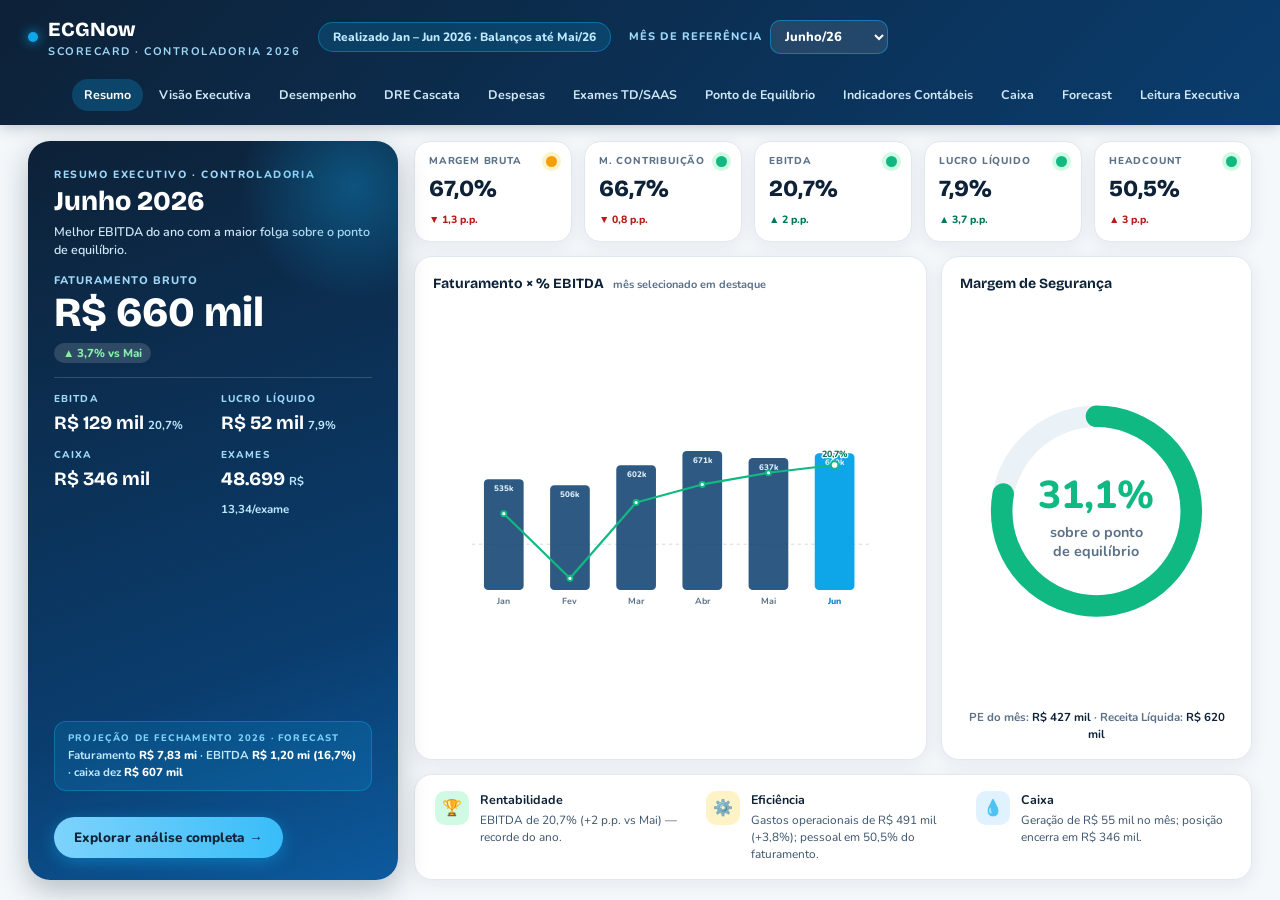
==== commit 9afa7995: "feat: atualiza scorecard financeiro com dados de junho/2026 Inclui realizado Jan-Jun, EBITDA recorde" ====
--- a/scorecard.html
+++ b/scorecard.html
@@ -156,14 +156,15 @@
 <div class="topbar">
   <div class="topbar-inner">
     <div class="brand"><span class="dot"></span><div>ECGNow<small>Scorecard · Controladoria 2026</small></div></div>
-    <span class="period-chip">Realizado Jan – Mai 2026 · Balanços até Abr/26</span>
+    <span class="period-chip">Realizado Jan – Jun 2026 · Balanços até Mai/26</span>
     <label class="mes-sel">Mês de referência
       <select id="mesSel" onchange="setMes(+this.value)">
         <option value="0">Janeiro/26</option>
         <option value="1">Fevereiro/26</option>
         <option value="2">Março/26</option>
         <option value="3">Abril/26</option>
-        <option value="4" selected>Maio/26</option>
+        <option value="4">Maio/26</option>
+        <option value="5" selected>Junho/26</option>
       </select>
     </label>
     <nav class="nav">
@@ -240,7 +241,7 @@
   <div class="grid g-2">
     <div class="card chart-card">
       <h3>Faturamento Bruto × % EBITDA</h3>
-      <div class="hint">Fev/26 concentra o único resultado operacional negativo do ano; desde então o EBITDA cresce por 3 meses seguidos.</div>
+      <div class="hint">Fev/26 concentra o único resultado operacional negativo do ano; desde então o EBITDA cresce por 4 meses seguidos, atingindo o recorde de 20,7% em jun/26.</div>
       <div class="legend"><span><i style="background:var(--navy2)"></i>Faturamento Bruto (R$)</span><span><i style="background:var(--cyan)"></i>% EBITDA</span></div>
       <div id="comboChart"></div>
     </div>
@@ -297,13 +298,13 @@
   <div class="grid g-2" style="margin-bottom:16px">
     <div class="card chart-card">
       <h3>Exames Faturados por mês</h3>
-      <div class="hint">224.407 exames no acumulado · pico em abr/26 (51.298) · TD responde por 79,6% do volume.</div>
+      <div class="hint">273.106 exames no acumulado · pico em abr/26 (51.298) · TD responde por 79,4% do volume.</div>
       <div class="legend"><span><i style="background:#0a3d6e"></i>Telediagnóstico</span><span><i style="background:#0ea5e9"></i>SAAS</span><span><i style="background:#94c6e8"></i>Comodato</span></div>
       <div id="examVolChart"></div>
     </div>
     <div class="card chart-card">
       <h3>Valor Faturado por linha (R$)</h3>
-      <div class="hint">TD acumula R$ 2,34 mi e SAAS R$ 436 mil no ano; SAAS cresce 19,5% mai×jan, acima do TD (+18,0%).</div>
+      <div class="hint">TD acumula R$ 2,87 mi e SAAS R$ 537 mil no ano; SAAS cresce 23,4% jun×jan, próximo do TD (+25,1%). Valor de jun estimado (bloco não preenchido na planilha).</div>
       <div class="legend"><span><i style="background:#0a3d6e"></i>Telediagnóstico</span><span><i style="background:#0ea5e9"></i>SAAS</span><span><i style="background:#94c6e8"></i>Comodato</span></div>
       <div id="examValChart"></div>
     </div>
@@ -334,7 +335,7 @@
   <div class="grid g-2">
     <div class="card chart-card">
       <h3>Receita Líquida × Ponto de Equilíbrio (R$)</h3>
-      <div class="hint">Em fev/26 a receita ficou abaixo do PE (margem de segurança −14,7%). Em mai/26 a folga é a maior do ano: 27,7%.</div>
+      <div class="hint">Em fev/26 a receita ficou abaixo do PE (margem de segurança −14,7%). Em jun/26 a folga é a maior do ano: 31,1%.</div>
       <div class="legend"><span><i style="background:var(--cyan)"></i>Receita Líquida</span><span><i style="background:var(--bad)"></i>Ponto de Equilíbrio</span></div>
       <div id="beChart"></div>
     </div>
@@ -348,27 +349,27 @@
 
 <!-- ===================== 6. INDICADORES CONTÁBEIS ===================== -->
 <section id="contabil">
-  <div class="sec-head"><h2>Indicadores Contábeis</h2><span class="tag">Balanços Patrimoniais Jan – Abr/26</span></div>
-  <p class="sec-sub">Saúde patrimonial mensal apurada pela Simétrica Assessoria Contábil. O patrimônio líquido voltou a se recuperar fortemente em abril (+R$ 53,7 mil no mês).</p>
+  <div class="sec-head"><h2>Indicadores Contábeis</h2><span class="tag">Balanços Patrimoniais Jan – Mai/26</span></div>
+  <p class="sec-sub">Saúde patrimonial mensal apurada pela Simétrica Assessoria Contábil. O patrimônio líquido seguiu se recuperando em maio (+R$ 10,7 mil no mês), aproximando-se do positivo.</p>
   <div class="grid g-4" style="margin-bottom:16px" id="balKpis"></div>
   <div class="grid g-2">
     <div class="card chart-card">
       <h3>Evolução do Patrimônio Líquido (R$)</h3>
-      <div class="hint">PL negativo desde fev/26 pelo prejuízo acumulado histórico (R$ −1,09 mi em abr), parcialmente compensado pelo F.A.C. de R$ 1,066 mi.</div>
+      <div class="hint">PL negativo desde fev/26 pelo prejuízo acumulado histórico (R$ −1,076 mi em mai), parcialmente compensado pelo F.A.C. de R$ 1,066 mi. Recuperação de R$ 64,4 mil desde o vale de março.</div>
       <div id="plChart"></div>
     </div>
     <div class="card chart-card">
       <h3>Indicadores por mês</h3>
       <div class="hint">Referências usuais: Liquidez Corrente ≥ 1,5 · Liquidez Imediata ≥ 1,0 · CCL positivo.</div>
       <table>
-        <thead><tr><th>Indicador</th><th>Jan</th><th>Fev</th><th>Mar</th><th>Abr</th><th>Status</th></tr></thead>
+        <thead><tr><th>Indicador</th><th>Jan</th><th>Fev</th><th>Mar</th><th>Abr</th><th>Mai</th><th>Status</th></tr></thead>
         <tbody>
-          <tr><td>Liquidez Corrente (AC/PC)</td><td>2,46</td><td>2,27</td><td>1,78</td><td>2,15</td><td><span class="pill g">Confortável</span></td></tr>
-          <tr><td>Liquidez Imediata (Disp./PC)</td><td>1,42</td><td>1,16</td><td>0,92</td><td>1,15</td><td><span class="pill g">Recuperada</span></td></tr>
-          <tr><td>Capital Circulante Líquido (R$ mil)</td><td>323,9</td><td>250,9</td><td>211,2</td><td>262,6</td><td><span class="pill g">Positivo</span></td></tr>
-          <tr><td>Endividamento (Passivo/Ativo)</td><td>97,8%</td><td>105,2%</td><td>110,3%</td><td>102,3%</td><td><span class="pill y">Atenção</span></td></tr>
-          <tr><td>Prazo Médio de Recebimento (dias)</td><td>12,7</td><td>13,0</td><td>11,6</td><td>10,1</td><td><span class="pill g">Excelente</span></td></tr>
-          <tr><td>Carga Tributária Total (% Fat.)</td><td>9,4%</td><td>9,4%</td><td>7,9%</td><td>12,8%</td><td><span class="pill y">Lucro Presumido</span></td></tr>
+          <tr><td>Liquidez Corrente (AC/PC)</td><td>2,46</td><td>2,27</td><td>1,78</td><td>2,15</td><td>2,09</td><td><span class="pill g">Confortável</span></td></tr>
+          <tr><td>Liquidez Imediata (Disp./PC)</td><td>1,42</td><td>1,16</td><td>0,92</td><td>1,15</td><td>1,14</td><td><span class="pill g">Recuperada</span></td></tr>
+          <tr><td>Capital Circulante Líquido (R$ mil)</td><td>323,9</td><td>250,9</td><td>211,2</td><td>262,6</td><td>275,1</td><td><span class="pill g">Positivo</span></td></tr>
+          <tr><td>Endividamento (Passivo/Ativo)</td><td>97,8%</td><td>105,2%</td><td>110,3%</td><td>102,3%</td><td>100,6%</td><td><span class="pill y">Atenção</span></td></tr>
+          <tr><td>Prazo Médio de Recebimento (dias)</td><td>12,7</td><td>13,0</td><td>11,6</td><td>10,1</td><td>11,3</td><td><span class="pill g">Excelente</span></td></tr>
+          <tr><td>Carga Tributária Total (% Fat.)</td><td>9,4%</td><td>9,4%</td><td>7,9%</td><td>12,8%</td><td>11,0%</td><td><span class="pill y">Lucro Presumido</span></td></tr>
         </tbody>
       </table>
     </div>
@@ -378,16 +379,16 @@
 <!-- ===================== 7. CAIXA ===================== -->
 <section id="caixa">
   <div class="sec-head"><h2>Caixa & Geração de Caixa</h2><span class="tag">Posição e fluxo mensal</span></div>
-  <p class="sec-sub">Posição de caixa ao fim de cada mês (DRE gerencial) e geração líquida mensal. Três meses consecutivos de geração positiva e crescente após fev/26.</p>
+  <p class="sec-sub">Posição de caixa ao fim de cada mês (DRE gerencial) e geração líquida mensal. Quatro meses consecutivos de geração positiva e crescente após fev/26, encerrando junho no maior patamar do semestre.</p>
   <div class="grid g-2">
     <div class="card chart-card">
       <h3>Posição de Caixa (R$)</h3>
-      <div class="hint">Caixa recupera 26,3% desde o vale de fev/26 e encerra mai/26 em R$ 290,8 mil — já incluindo reserva financeira de R$ 25 mil.</div>
+      <div class="hint">Caixa recupera 50,2% desde o vale de fev/26 e encerra jun/26 em R$ 345,8 mil — melhor posição do 1º semestre.</div>
       <div id="cashChart"></div>
     </div>
     <div class="card chart-card">
       <h3>Geração de Caixa Mensal (R$)</h3>
-      <div class="hint">Soma do ano: R$ −18,3 mil, puxada exclusivamente por fev/26 (−R$ 84,9 mil).</div>
+      <div class="hint">Soma do 1º semestre: +R$ 36,7 mil, com junho no maior patamar (+R$ 54,9 mil) e fev/26 como único mês negativo (−R$ 84,9 mil).</div>
       <div id="cashGenChart"></div>
     </div>
   </div>
@@ -395,30 +396,30 @@
 
 <!-- ===================== 7b. FORECAST 2026 ===================== -->
 <section id="forecast">
-  <div class="sec-head"><h2>Forecast 2026</h2><span class="tag">Realizado Jan–Mai + Projetado Jun–Dez</span></div>
-  <p class="sec-sub">Visão dos 12 meses consolidando o realizado oficial da DRE com o forecast da companhia. Barras e linhas sólidas = realizado; tonalidade clara e tracejado = projetado. Percentuais recalculados na convenção do scorecard (EBITDA sobre Receita Líquida).</p>
+  <div class="sec-head"><h2>Forecast 2026</h2><span class="tag">Realizado Jan–Jun + Projetado Jul–Dez</span></div>
+  <p class="sec-sub">Visão dos 12 meses consolidando o realizado oficial da DRE (Jan–Jun) com o forecast da companhia (Jul–Dez). Barras e linhas sólidas = realizado; tonalidade clara e tracejado = projetado. Percentuais recalculados na convenção do scorecard (EBITDA sobre Receita Líquida).</p>
   <div class="grid g-4" style="margin-bottom:16px" id="fcKpis"></div>
   <div class="card chart-card" style="margin-bottom:16px">
     <h3>Faturamento Bruto × % EBITDA · 12 meses</h3>
-    <div class="hint">Forecast revisado projeta um 2º semestre em expansão: EBITDA de 21–23% até outubro, com pico de faturamento de R$ 713 mil; nov–dez desaceleram com a sazonalidade (11,3% em dezembro).</div>
+    <div class="hint">Com junho já realizado (20,7% de EBITDA), o forecast projeta um 2º semestre forte: EBITDA de 22–24% de julho a outubro, com pico de faturamento de R$ 744 mil em outubro; nov–dez desaceleram (12,9% em dezembro).</div>
     <div class="legend"><span><i style="background:#0a3d6e"></i>Faturamento realizado</span><span><i style="background:#9dc3e0"></i>Faturamento projetado</span><span><i style="background:#10b981"></i>% EBITDA</span></div>
     <div id="fcChart"></div>
   </div>
   <div class="grid g-2" style="margin-bottom:16px">
     <div class="card chart-card">
       <h3>Trajetória de Caixa projetada (R$)</h3>
-      <div class="hint">O caixa sobe de forma consistente até o pico de R$ 539 mil em novembro e encerra o ano em R$ 511 mil — R$ 220 mil acima da posição atual.</div>
+      <div class="hint">O caixa sobe de forma consistente até o pico de R$ 621 mil em novembro e encerra o ano em R$ 607 mil — R$ 261 mil acima da posição de junho (R$ 346 mil).</div>
       <div id="fcCaixa"></div>
     </div>
     <div class="card chart-card">
       <h3>Lucro Líquido mensal (R$)</h3>
-      <div class="hint">Jun–out projetam cinco meses seguidos de lucro (R$ 236 mil somados); dezembro segue negativo (−R$ 27 mil) com 13º salário e impostos cheios.</div>
+      <div class="hint">Junho realizou R$ 52 mil de lucro; jul–out projetam mais R$ 250 mil somados. Dezembro segue negativo (−R$ 14 mil) com 13º salário e impostos cheios.</div>
       <div id="fcLL"></div>
     </div>
   </div>
   <div class="grid g-2">
-    <div class="insight"><div class="ico g">☀️</div><div><b>O 2º semestre carrega o ano e vira o resultado.</b><p>Junho a outubro projetam cinco meses de EBITDA entre 21% e 23%, com pico de faturamento de R$ 713 mil em outubro. O lucro líquido projetado do ano fecha positivo em R$ 201 mil — revertendo o acumulado negativo do 1º semestre.</p></div></div>
-    <div class="insight"><div class="ico y">🧊</div><div><b>Dezembro segue deficitário e mantém viva a tese do Lucro Real.</b><p>Mesmo com LAIR positivo de R$ 31 mil, dezembro projeta −R$ 27 mil de lucro líquido: o 13º salário (R$ 17,6 mil nov–dez) e IRPJ+CSLL de R$ 58 mil no Presumido consomem quase o dobro do resultado do mês. A distorção segue valendo a avaliação com a contabilidade.</p></div></div>
+    <div class="insight"><div class="ico g">☀️</div><div><b>O 2º semestre carrega o ano e o resultado já virou.</b><p>Junho fechou com EBITDA recorde de 20,7% e R$ 52 mil de lucro — o melhor mês do ano. Jul–out projetam EBITDA entre 22% e 24%, com pico de faturamento de R$ 744 mil em outubro. O lucro líquido projetado do ano sobe para R$ 297 mil (3,8% do faturamento).</p></div></div>
+    <div class="insight"><div class="ico y">🧊</div><div><b>Dezembro segue deficitário e mantém viva a tese do Lucro Real.</b><p>Dezembro projeta −R$ 14 mil de lucro líquido mesmo com faturamento de R$ 658 mil: o 13º salário e IRPJ+CSLL de ~R$ 60 mil no Presumido consomem todo o resultado do mês. Com o lucro anual agora positivo em R$ 297 mil, a comparação Presumido × Real fica ainda mais relevante para 2027.</p></div></div>
   </div>
 </section>
 
@@ -427,23 +428,23 @@
   <div class="sec-head"><h2>Leitura Executiva</h2><span class="tag">O que os números dizem</span></div>
   <div class="grid g-2">
     <div>
-      <div class="insight"><div class="ico g">📈</div><div><b>Trajetória de rentabilidade é o destaque do ano.</b><p>O EBITDA saiu de −8,9% em fevereiro para 18,7% em maio — recorde de 2026 — com três meses seguidos de expansão. A margem de contribuição de 66,3% em maio é a melhor do ano.</p></div></div>
-      <div class="insight"><div class="ico g">🛡️</div><div><b>Risco operacional em queda.</b><p>O ponto de equilíbrio caiu de R$ 530 mil (fev) para R$ 421 mil (mai), combinando despesas fixas 11,5% menores e margem de contribuição maior. A margem de segurança de 27,7% é a maior folga do ano.</p></div></div>
-      <div class="insight"><div class="ico b">🔬</div><div><b>SAAS cresce acima do TD e sustenta margem superior.</b><p>O valor faturado SAAS subiu 19,5% entre jan e mai (vs. +18,0% no TD) e a linha entregou margem bruta de até 75,5% (abr). Mensalidades SAAS também crescem: de R$ 5,4 mil para R$ 7,5 mil/mês.</p></div></div>
-      <div class="insight"><div class="ico g">⚡</div><div><b>Eficiência de pessoal melhorou 10,6 p.p. no ano.</b><p>O custo total de pessoas caiu de 58,1% do faturamento (jan) para 47,5% (mai) — primeiro mês abaixo de 50% — mesmo com volume recorde de exames no bimestre abr–mai.</p></div></div>
+      <div class="insight"><div class="ico g">📈</div><div><b>Trajetória de rentabilidade é o destaque do ano.</b><p>O EBITDA saiu de −8,9% em fevereiro para 20,7% em junho — recorde de 2026 — com quatro meses seguidos de expansão. A margem de contribuição de 67,5% em maio segue como a melhor do ano, e o lucro líquido do 1º semestre virou positivo (R$ 31,5 mil).</p></div></div>
+      <div class="insight"><div class="ico g">🛡️</div><div><b>Risco operacional em queda.</b><p>O ponto de equilíbrio caiu de R$ 530 mil (fev) para R$ 427 mil (jun), com despesas fixas estáveis e margem de contribuição alta (66,7%). A margem de segurança de 31,1% em junho é a maior folga do ano.</p></div></div>
+      <div class="insight"><div class="ico b">🔬</div><div><b>SAAS cresce acima do TD e sustenta margem superior.</b><p>O valor faturado SAAS subiu 23,4% entre jan e jun (vs. +25,1% no TD) e a linha entregou margem bruta de até 75,5% (abr). Mensalidades SAAS também crescem: de R$ 5,4 mil para R$ 7,5 mil/mês.</p></div></div>
+      <div class="insight"><div class="ico g">⚡</div><div><b>Eficiência de pessoal melhorou 7,6 p.p. no ano.</b><p>O custo total de pessoas caiu de 58,1% do faturamento (jan) para 50,5% (jun); maio foi o piso do ano (47,5%). A eficiência se sustenta mesmo com o volume recorde de exames no 2º trimestre.</p></div></div>
     </div>
     <div>
-      <div class="insight"><div class="ico y">⚖️</div><div><b>Carga tributária pressiona o lucro líquido.</b><p>IRPJ+CSLL saltaram de ~R$ 22,9 mil/mês (Q1) para ~R$ 58,6 mil/mês em abr–mai pelo Lucro Presumido, consumindo 69% do LAIR de abril. A avaliação de migração para Lucro Real segue como principal alavanca fiscal.</p></div></div>
-      <div class="insight"><div class="ico y">🏛️</div><div><b>Patrimônio líquido ainda negativo, mas em recuperação.</b><p>O PL foi de −R$ 69,0 mil (mar) para −R$ 15,3 mil (abr), impulsionado pelo retorno ao lucro. Mantido o ritmo de mai/26 (+R$ 26,4 mil), o PL volta ao positivo no fechamento do 1º semestre.</p></div></div>
-      <div class="insight"><div class="ico r">📉</div><div><b>Fevereiro segue como o ponto fora da curva.</b><p>Único mês com prejuízo (−R$ 84,2 mil): menor faturamento do ano, margem bruta de 62,9% e despesas fixas no pico (R$ 321 mil, incluindo rescisão de R$ 20,4 mil). O acumulado do ano ainda carrega esse efeito: lucro líquido YTD de −R$ 20,5 mil.</p></div></div>
-      <div class="insight"><div class="ico b">💧</div><div><b>Liquidez confortável e recebimento ágil.</b><p>Liquidez corrente de 2,15 e prazo médio de recebimento de apenas 10,1 dias em abril. O capital circulante líquido de R$ 262,6 mil cobre 3,9 meses de IRPJ+CSLL correntes.</p></div></div>
+      <div class="insight"><div class="ico y">⚖️</div><div><b>Carga tributária pressiona o lucro líquido.</b><p>IRPJ+CSLL saltaram de ~R$ 22,9 mil/mês (Q1) para ~R$ 59 mil/mês desde abril pelo Lucro Presumido. Em junho consumiram 53% do LAIR de R$ 111,5 mil. A avaliação de migração para Lucro Real segue como principal alavanca fiscal.</p></div></div>
+      <div class="insight"><div class="ico y">🏛️</div><div><b>Patrimônio líquido ainda negativo, mas quase zerado.</b><p>O PL subiu de −R$ 69,0 mil (mar) para −R$ 4,5 mil (mai), impulsionado pelo retorno ao lucro. Com o lucro de R$ 52 mil em junho (balanço ainda não fechado), o PL deve virar positivo no fechamento do 1º semestre.</p></div></div>
+      <div class="insight"><div class="ico r">📉</div><div><b>Fevereiro segue como o ponto fora da curva.</b><p>Único mês com prejuízo (−R$ 84,2 mil): menor faturamento do ano, margem bruta de 62,9% e despesas fixas no pico (R$ 321 mil, incluindo rescisão de R$ 20,4 mil). O 1º semestre absorveu esse efeito e ainda assim fechou positivo: lucro líquido YTD de +R$ 31,5 mil.</p></div></div>
+      <div class="insight"><div class="ico b">💧</div><div><b>Liquidez confortável e recebimento ágil.</b><p>Liquidez corrente de 2,09 e prazo médio de recebimento de apenas 11,3 dias em maio. O capital circulante líquido de R$ 275,1 mil cobre 4,6 meses de IRPJ+CSLL correntes.</p></div></div>
     </div>
   </div>
 </section>
 
 <div class="foot">
   Scorecard Financeiro ECGNow Medicina Diagnóstica Ltda · CNPJ 23.154.712/0001-60 · Elaborado pela Controladoria — Jun/2026<br>
-  Fontes: Demonstrativo_Anual e Headcount (Dashboard Financeiro 2026) · Balanços Patrimoniais Jan–Abr/26 (Simétrica Assessoria Contábil).<br>
+  Fontes: Demonstrativo_Anual e Headcount (Dashboard Financeiro 2026) · Balanços Patrimoniais Jan–Mai/26 (Simétrica Assessoria Contábil) · Forecast_2026 (FORECAST26).<br>
   Convenções: Margem Bruta, M. Contribuição e EBITDA calculados sobre a Receita Líquida; % Lucro Líquido e % Headcount sobre o Faturamento Bruto, conforme DRE gerencial oficial.
 </div>
 </div>
@@ -454,46 +455,46 @@
    BASE DE DADOS — valores extraídos da DRE gerencial (aba
    Demonstrativo_Anual), aba Headcount e balanços contábeis.
    ============================================================ */
-const MESES = ['Jan','Fev','Mar','Abr','Mai'];
-const MESES_FULL = ['Janeiro','Fevereiro','Março','Abril','Maio'];
-let SEL = 4;          // índice do mês de referência (0=Jan ... 4=Mai)
+const MESES = ['Jan','Fev','Mar','Abr','Mai','Jun'];
+const MESES_FULL = ['Janeiro','Fevereiro','Março','Abril','Maio','Junho'];
+let SEL = 5;          // índice do mês de referência (0=Jan ... 5=Jun)
 let WFMODE = 'mes';   // modo da cascata: 'mes' ou 'ytd'
 const D = {
-  fat:   [535147.10, 505719.87, 601539.47, 670697.29, 636552.67],
-  recBruta:[531526.57, 486583.35, 581914.64, 645530.53, 593022.15], // competência (base da DRE)
-  rl:    [503869.83, 461987.52, 557081.14, 617673.68, 582064.04],
-  lb:    [341164.78, 290566.44, 376742.60, 408769.53, 397284.21],
-  mc:    [333152.07, 279730.31, 370829.16, 402246.73, 393002.68],
-  ebitda:[40271.35, -41222.59, 60818.88, 96716.99, 108969.06],
-  ll:    [6041.17, -84236.14, 20360.42, 10943.43, 26373.99],
+  fat:   [535147.10, 505719.87, 601539.47, 670697.29, 636552.67, 660409.28],
+  recBruta:[531526.57, 486583.35, 581914.64, 645530.53, 593022.15, 630225.39], // competência (base da DRE)
+  rl:    [503869.83, 461987.52, 557081.14, 617673.68, 582064.04, 619659.03],
+  lb:    [341164.78, 290566.44, 376742.60, 408769.53, 397284.21, 414928.23],
+  mc:    [333152.07, 279730.31, 370829.16, 402246.73, 393002.68, 413373.57],
+  ebitda:[40271.35, -41222.59, 60818.88, 96716.99, 108969.06, 128557.33],
+  ll:    [6041.17, -84236.14, 20360.42, 10943.43, 26373.99, 51998.28],
   // Despesas por categoria (DRE gerencial)
-  impFat:[27656.74, 24595.83, 24833.50, 27856.85, 10958.11],
-  csp:   [162705.05, 171421.08, 180338.55, 208904.15, 184779.83],
-  despVar:[8012.71, 10836.13, 5913.44, 6522.80, 4281.53],
-  pessoal8:[143479.04, 150827.16, 155402.03, 137319.56, 120657.86],
-  pj:    [40408.31, 44244.70, 38011.31, 43890.14, 35312.75],
-  ti:    [73868.91, 93396.94, 83959.70, 91865.88, 95353.96],
-  tribut:[11771.38, 9955.74, 9929.06, 11140.27, 11914.48],
-  escrit:[22585.23, 21796.15, 22039.06, 20613.77, 19804.40],
-  finFix:[767.85, 732.21, 669.12, 700.12, 990.17],
-  invest:[9413.74, 11072.88, 8178.31, 14496.81, 9312.68],
-  despFin:[10496.28, 9565.87, 9617.63, 14168.60, 14437.89],
-  irCsll:[22493.46, 22718.36, 22943.29, 58323.92, 58907.15],
-  resFin:[-2322.98, -9222.31, -9336.86, -12952.83, -14375.24],
-  despFixas:[292880.72, 320952.90, 310010.28, 305529.74, 284033.62],
-  pessoal:[310880.65, 312212.43, 326772.13, 353369.73, 302357.93], // aba Headcount (custo total de pessoas)
-  caixa: [315142.20, 230226.09, 251790.12, 263360.47, 290844.92],
-  gerCaixa:[6041.17, -84916.11, 21564.03, 11570.35, 27484.46],
-  exTD:  [30328, 30788, 38067, 40735, 38723],
-  exSAAS:[8178, 8544, 8379, 10260, 9385],
-  exCom: [131, 200, 190, 303, 196],
-  vTD:   [426566.48, 389476.07, 485111.76, 533563.88, 503511.59],
-  vSAAS: [81366.88, 76655.49, 82872.05, 98157.34, 97220.73],
-  vCom:  [12222.93, 12205.33, 12034.75, 16877.23, 15932.52],
-  vCursos:[9567.91, 19257.82, 18888.48, 16824.20, 14387.68],
-  mbTD:  [64.2, 57.2, 66.2, 60.5, 64.9],
-  mbSAAS:[69.9, 67.3, 60.5, 75.5, 66.0],
-  mbEDU: [-75.1, 22.4, 16.7, 1.6, 28.9]
+  impFat:[27656.74, 24595.83, 24833.50, 27856.85, 10958.11, 10566.36],
+  csp:   [162705.05, 171421.08, 180338.55, 208904.15, 184779.83, 204730.80],
+  despVar:[8012.71, 10836.13, 5913.44, 6522.80, 4281.53, 1554.66],
+  pessoal8:[143479.04, 150827.16, 155402.03, 137319.56, 120657.86, 132189.92],
+  pj:    [40408.31, 44244.70, 38011.31, 43890.14, 35312.75, 32726.48],
+  ti:    [73868.91, 93396.94, 83959.70, 91865.88, 95353.96, 88491.17],
+  tribut:[11771.38, 9955.74, 9929.06, 11140.27, 11914.48, 11251.57],
+  escrit:[22585.23, 21796.15, 22039.06, 20613.77, 19804.40, 19133.02],
+  finFix:[767.85, 732.21, 669.12, 700.12, 990.17, 1024.08],
+  invest:[9413.74, 11072.88, 8178.31, 14496.81, 9312.68, 10787.27],
+  despFin:[10496.28, 9565.87, 9617.63, 14168.60, 14437.89, 14241.22],
+  irCsll:[22493.46, 22718.36, 22943.29, 58323.92, 58907.15, 59531.22],
+  resFin:[-2322.98, -9222.31, -9336.86, -12952.83, -14375.24, -6240.56],
+  despFixas:[292880.72, 320952.90, 310010.28, 305529.74, 284033.62, 284816.24],
+  pessoal:[310880.65, 312212.43, 326772.13, 353369.73, 302357.93, 333523.51], // custo total de pessoas (base DRE)
+  caixa: [315142.20, 230226.09, 251790.12, 263360.47, 290844.92, 345752.22],
+  gerCaixa:[6041.17, -84916.11, 21564.03, 11570.35, 27484.46, 54907.30],
+  exTD:  [30328, 30788, 38067, 40735, 38723, 38132],
+  exSAAS:[8178, 8544, 8379, 10260, 9385, 10327],
+  exCom: [131, 200, 190, 303, 196, 240],
+  vTD:   [426566.48, 389476.07, 485111.76, 533563.88, 503511.59, 533723.45],
+  vSAAS: [81366.88, 76655.49, 82872.05, 98157.34, 97220.73, 100444.25],
+  vCom:  [12222.93, 12205.33, 12034.75, 16877.23, 15932.52, 15625.85],
+  vCursos:[9567.91, 19257.82, 18888.48, 16824.20, 14387.68, 19479.65],
+  mbTD:  [64.2, 57.2, 66.2, 60.5, 64.9, 63.3],
+  mbSAAS:[69.9, 67.3, 60.5, 75.5, 66.0, 67.9],
+  mbEDU: [-75.1, 22.4, 16.7, 1.6, 28.9, 48.1]
 };
 // Derivados ---------------------------------------------------
 const pct=(a,b)=>a/b*100;
@@ -601,12 +602,12 @@
   const ytdHC=pct(sumTo(D.pessoal,m),ytdFat);
   const fmtMi=v=>'R$ '+(v/1e6).toLocaleString('pt-BR',{minimumFractionDigits:2,maximumFractionDigits:2})+' mi';
   const kpis=[
-    {label:'Faturamento Bruto', val:fmtRk(D.fat[m]), ytd:'YTD '+fmtMi(ytdFat), vals:D.fat, delta:p>=0?pct(D.fat[m]-D.fat[p],D.fat[p]):null, good:'high', avg:sum(D.fat)/5, cur:D.fat[m]},
-    {label:'% Margem Bruta', val:fmtP(D.mbP[m]), ytd:'YTD '+fmtP(ytdMB), vals:D.mbP, delta:p>=0?D.mbP[m]-D.mbP[p]:null, pp:true, good:'high', avg:sum(D.mbP)/5, cur:D.mbP[m]},
-    {label:'% Margem de Contribuição', val:fmtP(D.mcP[m]), ytd:'YTD '+fmtP(ytdMC), vals:D.mcP, delta:p>=0?D.mcP[m]-D.mcP[p]:null, pp:true, good:'high', avg:sum(D.mcP)/5, cur:D.mcP[m]},
-    {label:'% EBITDA', val:fmtP(D.ebP[m]), ytd:'YTD '+fmtP(ytdEB), vals:D.ebP, delta:p>=0?D.ebP[m]-D.ebP[p]:null, pp:true, good:'high', avg:sum(D.ebP)/5, cur:D.ebP[m]},
-    {label:'% Lucro Líquido', val:fmtP(D.llP[m]), ytd:'YTD '+fmtP(ytdLL), vals:D.llP, delta:p>=0?D.llP[m]-D.llP[p]:null, pp:true, good:'high', avg:sum(D.llP)/5, cur:D.llP[m]},
-    {label:'% Headcount s/ Faturamento', val:fmtP(D.hcP[m]), ytd:'YTD '+fmtP(ytdHC), vals:D.hcP, delta:p>=0?D.hcP[m]-D.hcP[p]:null, pp:true, good:'low', avg:sum(D.hcP)/5, cur:D.hcP[m]}
+    {label:'Faturamento Bruto', val:fmtRk(D.fat[m]), ytd:'YTD '+fmtMi(ytdFat), vals:D.fat, delta:p>=0?pct(D.fat[m]-D.fat[p],D.fat[p]):null, good:'high', avg:sum(D.fat)/D.fat.length, cur:D.fat[m]},
+    {label:'% Margem Bruta', val:fmtP(D.mbP[m]), ytd:'YTD '+fmtP(ytdMB), vals:D.mbP, delta:p>=0?D.mbP[m]-D.mbP[p]:null, pp:true, good:'high', avg:sum(D.mbP)/D.mbP.length, cur:D.mbP[m]},
+    {label:'% Margem de Contribuição', val:fmtP(D.mcP[m]), ytd:'YTD '+fmtP(ytdMC), vals:D.mcP, delta:p>=0?D.mcP[m]-D.mcP[p]:null, pp:true, good:'high', avg:sum(D.mcP)/D.mcP.length, cur:D.mcP[m]},
+    {label:'% EBITDA', val:fmtP(D.ebP[m]), ytd:'YTD '+fmtP(ytdEB), vals:D.ebP, delta:p>=0?D.ebP[m]-D.ebP[p]:null, pp:true, good:'high', avg:sum(D.ebP)/D.ebP.length, cur:D.ebP[m]},
+    {label:'% Lucro Líquido', val:fmtP(D.llP[m]), ytd:'YTD '+fmtP(ytdLL), vals:D.llP, delta:p>=0?D.llP[m]-D.llP[p]:null, pp:true, good:'high', avg:sum(D.llP)/D.llP.length, cur:D.llP[m]},
+    {label:'% Headcount s/ Faturamento', val:fmtP(D.hcP[m]), ytd:'YTD '+fmtP(ytdHC), vals:D.hcP, delta:p>=0?D.hcP[m]-D.hcP[p]:null, pp:true, good:'low', avg:sum(D.hcP)/D.hcP.length, cur:D.hcP[m]}
   ];
   const grid=document.getElementById('kpiGrid');grid.innerHTML='';
   document.getElementById('kpiTag').textContent=MESES_FULL[m]+'/26 · farol vs. média do ano';
@@ -635,16 +636,17 @@
   // Combo: barras de faturamento + linha de % EBITDA (eixo secundário)
   const w=560,h=290,padL=64,padR=52,padT=18,padB=30;
   const max=niceMax(Math.max(...D.fat));
-  const eMin=-12,eMax=22;
+  const eMin=-12,eMax=26;
+  const NM=MESES.length;
   const s=svgEl(w,h);
-  const x=i=>padL+i*(w-padL-padR)/5+(w-padL-padR)/5*0.18;
-  const bw=(w-padL-padR)/5*0.64;
+  const x=i=>padL+i*(w-padL-padR)/NM+(w-padL-padR)/NM*0.18;
+  const bw=(w-padL-padR)/NM*0.60;
   const y=v=>padT+(h-padT-padB)*(1-v/max);
   const ye=v=>padT+(h-padT-padB)*(1-(v-eMin)/(eMax-eMin));
   for(let g=0;g<=4;g++){const v=max*g/4;
     s.appendChild(el('line',{x1:padL,x2:w-padR,y1:y(v),y2:y(v),stroke:'#eef3f8'}));
     s.appendChild(el('text',{x:padL-8,y:y(v)+4,'text-anchor':'end','font-size':10,fill:'#5b7187'},(v/1000)+'k'));}
-  [-10,0,10,20].forEach(v=>s.appendChild(el('text',{x:w-padR+8,y:ye(v)+4,'font-size':10,fill:'#0ea5e9','font-weight':700},v+'%')));
+  [-10,0,10,20,26].forEach(v=>s.appendChild(el("text",{x:w-padR+8,y:ye(v)+4,'font-size':10,fill:'#0ea5e9','font-weight':700},v+'%')));
   MESES.forEach((m,i)=>{
     s.appendChild(el('rect',{x:x(i),y:y(D.fat[i]),width:bw,height:y(0)-y(D.fat[i]),fill:'#0a3d6e',rx:5}));
     s.appendChild(el('text',{x:x(i)+bw/2,y:y(D.fat[i])+15,'text-anchor':'middle','font-size':10,'font-weight':800,fill:'#cfe7f7'},Math.round(D.fat[i]/1000)+'k'));
@@ -878,7 +880,7 @@
     {l:'Headcount',v:D.hcP,good:'low'}
   ];
   document.getElementById('rsChips').innerHTML=chips.map(c=>{
-    const avg=sum(c.v)/5, cur=c.v[i];
+    const avg=sum(c.v)/c.v.length, cur=c.v[i];
     const diff=c.good==='high'?cur-avg:avg-cur;
     const farol=diff>1?'g':(diff<-1?'r':'y');
     let d='<span class="d flat">—</span>';
@@ -891,10 +893,11 @@
   (function(){
     const w=560,h=215,padL=46,padR=46,padT=20,padB=24;
     const max=niceMax(Math.max(...D.fat));
-    const eMin=-12,eMax=22;
+    const eMin=-12,eMax=26;
+    const NM=MESES.length;
     const s=svgEl(w,h);
-    const x=k=>padL+k*(w-padL-padR)/5+(w-padL-padR)/5*0.18;
-    const bw=(w-padL-padR)/5*0.64;
+    const x=k=>padL+k*(w-padL-padR)/NM+(w-padL-padR)/NM*0.18;
+    const bw=(w-padL-padR)/NM*0.60;
     const y=v=>padT+(h-padT-padB)*(1-v/max);
     const ye=v=>padT+(h-padT-padB)*(1-(v-eMin)/(eMax-eMin));
     s.appendChild(el('line',{x1:padL,x2:w-padR,y1:ye(0),y2:ye(0),stroke:'#cbd5e1','stroke-dasharray':'4 4'}));
@@ -971,24 +974,24 @@
 window.addEventListener('resize',fitResumo);
 
 /* ============================================================
-   FORECAST 2026 — projetado Jun–Dez (aba FORECAST26)
-   Consolidação anual = realizado oficial (Jan–Mai) + forecast
-   ============================================================ */
-const MESES_F=['Jun','Jul','Ago','Set','Out','Nov','Dez'];
+   FORECAST 2026 — projetado Jul–Dez (aba FORECAST26 revisada)
+   Realizado oficial Jan–Jun (DRE) + forecast Jul–Dez
+   ============================================================ */
+const MESES_F=['Jul','Ago','Set','Out','Nov','Dez'];
 const F={
-  fat:   [662573.17, 658614.87, 678614.87, 685401.02, 712817.06, 677176.21, 629773.87],
-  rl:    [602941.58, 599339.53, 617539.53, 623714.93, 648663.52, 616230.35, 573094.22],
-  ebitda:[133309.63, 128893.74, 135392.90, 141352.70, 149271.46, 104828.22, 64849.65],
-  ll:    [44544.67, 39668.39, 44117.58, 49435.31, 57856.75, 13343.03, -27279.20],
-  caixa: [334163.81, 373832.20, 417949.78, 467385.09, 525241.84, 538584.86, 511305.67]
+  fat:   [688614.87, 708614.87, 715701.02, 744329.06, 707112.61, 657614.72],
+  rl:    [626639.53, 644839.53, 651287.93, 677339.44, 643472.47, 598429.40],
+  ebitda:[140950.67, 146995.51, 157179.39, 165448.62, 119597.03, 77446.68],
+  ll:    [52612.67, 56615.37, 66165.20, 74945.19, 29031.30, -13754.46],
+  caixa: [394230.09, 450845.46, 517010.66, 591955.85, 620987.15, 607232.69]
 };
 F.ebP=F.ebitda.map((v,i)=>pct(v,F.rl[i]));
 // Totais consolidados do ano
 const ANO={
-  fat: sum(D.fat)+sum(F.fat),            // 7.340.804
+  fat: sum(D.fat)+sum(F.fat),
   rl:  sum(D.rl)+sum(F.rl),
-  eb:  sum(D.ebitda)+sum(F.ebitda),      // 884.947
-  ll:  sum(D.ll)+sum(F.ll)               // −37.336
+  eb:  sum(D.ebitda)+sum(F.ebitda),
+  ll:  sum(D.ll)+sum(F.ll)
 };
 ANO.ebP=pct(ANO.eb,ANO.rl); ANO.llP=pct(ANO.ll,ANO.fat);
 
@@ -999,8 +1002,8 @@
   const items=[
     {l:'Faturamento projetado 2026',v:fmtMi(ANO.fat),s:`${fmtMi(sum(D.fat))} realizado + ${fmtMi(sum(F.fat))} projetado`,f:'g'},
     {l:'EBITDA projetado 2026',v:fmtSmart(ANO.eb),s:`${fmtP(ANO.ebP)} da Receita Líquida do ano`,f:'g'},
-    {l:'Lucro Líquido projetado 2026',v:fmtRk(ANO.ll),s:`${fmtP(ANO.llP)} do faturamento · dez projeta −R$ 27 mil`,f:ANO.ll>=0?'g':'y'},
-    {l:'Caixa em Dez/26',v:fmtRk(F.caixa[6]),s:'Pico de R$ 539 mil em Nov/26',f:'g'}
+    {l:'Lucro Líquido projetado 2026',v:fmtSmart(ANO.ll),s:`${fmtP(ANO.llP)} do faturamento · dez projeta −R$ 14 mil`,f:ANO.ll>=0?'g':'y'},
+    {l:'Caixa em Dez/26',v:fmtRk(F.caixa[5]),s:'Pico de R$ 621 mil em Nov/26',f:'g'}
   ];
   const g=document.getElementById('fcKpis');g.innerHTML='';
   items.forEach(it=>{
@@ -1015,7 +1018,7 @@
     const M12=MESES.concat(MESES_F);
     const fat12=D.fat.concat(F.fat), eb12=D.ebP.concat(F.ebP);
     const c=document.getElementById('fcChart');c.innerHTML='';
-    const w=1140,h=320,padL=64,padR=52,padT=20,padB=30,n=12,cut=5; // cut = início do projetado
+    const w=1140,h=320,padL=64,padR=52,padT=20,padB=30,n=12,cut=D.fat.length; // cut = início do projetado
     const max=niceMax(Math.max(...fat12));
     const eMin=-12,eMax=26;
     const s=svgEl(w,h);
@@ -1026,7 +1029,7 @@
     for(let g2=0;g2<=4;g2++){const v=max*g2/4;
       s.appendChild(el('line',{x1:padL,x2:w-padR,y1:y(v),y2:y(v),stroke:'#eef3f8'}));
       s.appendChild(el('text',{x:padL-8,y:y(v)+4,'text-anchor':'end','font-size':10,fill:'#5b7187'},(v/1000)+'k'));}
-    [0,10,20].forEach(v=>s.appendChild(el('text',{x:w-padR+8,y:ye(v)+4,'font-size':10,fill:'#0ea5e9','font-weight':700},v+'%')));
+    [0,10,20,24].forEach(v=>s.appendChild(el('text',{x:w-padR+8,y:ye(v)+4,'font-size':10,fill:'#0ea5e9','font-weight':700},v+'%')));
     // divisória realizado | projetado
     const xDiv=(x(cut-1)+bw+x(cut))/2;
     s.appendChild(el('line',{x1:xDiv,x2:xDiv,y1:padT-6,y2:h-padB,stroke:'#94a3b8','stroke-dasharray':'5 4'}));
@@ -1053,12 +1056,12 @@
     const M12=MESES.concat(MESES_F);
     const cx12=D.caixa.concat(F.caixa);
     const c=document.getElementById('fcCaixa');c.innerHTML='';
-    const w=560,h=270,padL=64,padR=16,padT=24,padB=30,n=12,cut=5;
-    const min=200000,max=580000;
+    const w=560,h=270,padL=64,padR=16,padT=24,padB=30,n=12,cut=D.fat.length;
+    const min=200000,max=660000;
     const s=svgEl(w,h);
     const x=i=>padL+i*(w-padL-padR)/(n-1);
     const y=v=>padT+(h-padT-padB)*(1-(v-min)/(max-min));
-    [200000,300000,400000,500000].forEach(v=>{s.appendChild(el('line',{x1:padL,x2:w-padR,y1:y(v),y2:y(v),stroke:'#eef3f8'}));
+    [200000,350000,500000,650000].forEach(v=>{s.appendChild(el('line',{x1:padL,x2:w-padR,y1:y(v),y2:y(v),stroke:'#eef3f8'}));
       s.appendChild(el('text',{x:padL-8,y:y(v)+4,'text-anchor':'end','font-size':10,fill:'#5b7187'},Math.round(v/1000)+'k'));});
     const pt=i=>`${x(i)},${y(cx12[i])}`;
     s.appendChild(el('polyline',{points:cx12.map((_,i)=>pt(i)).join(' ')+` ${x(n-1)},${y(min)} ${x(0)},${y(min)}`,fill:'#0a3d6e',opacity:.06}));
@@ -1077,13 +1080,13 @@
     const M12=MESES.concat(MESES_F);
     const ll12=D.ll.concat(F.ll);
     const c=document.getElementById('fcLL');c.innerHTML='';
-    const w=560,h=270,padL=58,padR=14,padT=20,padB=30,n=12,cut=5;
-    const min=-100000,max=60000;
+    const w=560,h=270,padL=58,padR=14,padT=20,padB=30,n=12,cut=D.fat.length;
+    const min=-100000,max=90000;
     const s=svgEl(w,h);
     const x=i=>padL+i*(w-padL-padR)/n+(w-padL-padR)/n*0.16;
     const bw=(w-padL-padR)/n*0.68;
     const y=v=>padT+(h-padT-padB)*(1-(v-min)/(max-min));
-    [-80000,-40000,0,40000].forEach(v=>{s.appendChild(el('line',{x1:padL,x2:w-padR,y1:y(v),y2:y(v),stroke:'#eef3f8'}));
+    [-80000,-40000,0,40000,80000].forEach(v=>{s.appendChild(el('line',{x1:padL,x2:w-padR,y1:y(v),y2:y(v),stroke:'#eef3f8'}));
       s.appendChild(el('text',{x:padL-8,y:y(v)+4,'text-anchor':'end','font-size':10,fill:'#5b7187'},Math.round(v/1000)+'k'));});
     s.appendChild(el('line',{x1:padL,x2:w-padR,y1:y(0),y2:y(0),stroke:'#94a3b8','stroke-dasharray':'4 4'}));
     ll12.forEach((v,i)=>{
@@ -1097,7 +1100,7 @@
   // ---- Linha de projeção na capa ----
   document.getElementById('rsProj').innerHTML=
     `<span class="pl">Projeção de fechamento 2026 · forecast</span>
-     Faturamento <b>${fmtMi(ANO.fat)}</b> · EBITDA <b>${fmtSmart(ANO.eb)} (${fmtP(ANO.ebP)})</b> · caixa dez <b>${fmtRk(F.caixa[6])}</b>`;
+     Faturamento <b>${fmtMi(ANO.fat)}</b> · EBITDA <b>${fmtSmart(ANO.eb)} (${fmtP(ANO.ebP)})</b> · caixa dez <b>${fmtRk(F.caixa[5])}</b>`;
 }
 
 /* ---------- Inicialização ---------- */
@@ -1137,7 +1140,7 @@
     const p=`M ${cx+r*Math.cos(a0)} ${cy+r*Math.sin(a0)} A ${r} ${r} 0 ${large} 1 ${cx+r*Math.cos(a1)} ${cy+r*Math.sin(a1)} L ${cx+ir*Math.cos(a1)} ${cy+ir*Math.sin(a1)} A ${ir} ${ir} 0 ${large} 0 ${cx+ir*Math.cos(a0)} ${cy+ir*Math.sin(a0)} Z`;
     s.appendChild(el('path',{d:p,fill:sl.c}));
     a0=a1;});
-  s.appendChild(el('text',{x:cx,y:cy-4,'text-anchor':'middle','font-size':17,'font-weight':800,fill:'#0D2137'},'R$ 2,89 mi'));
+  s.appendChild(el('text',{x:cx,y:cy-4,'text-anchor':'middle','font-size':17,'font-weight':800,fill:'#0D2137'},'R$ 3,59 mi'));
   s.appendChild(el('text',{x:cx,y:cy+14,'text-anchor':'middle','font-size':10,fill:'#5b7187','font-weight':700},'YTD 2026'));
   slices.forEach((sl,i)=>{
     s.appendChild(el('rect',{x:236,y:52+i*34,width:13,height:13,rx:4,fill:sl.c}));
@@ -1152,15 +1155,16 @@
   const w=360,h=250,padL=46,padR=34,padT=20,padB=30;
   const min=12,max=14.5;
   const s=svgEl(w,h);
-  const x=i=>padL+i*(w-padL-padR)/(5-1);
+  const NL=D.ticket.length-1;
+  const x=i=>padL+i*(w-padL-padR)/NL;
   const y=v=>padT+(h-padT-padB)*(1-(v-min)/(max-min));
   [12,13,14].forEach(v=>{s.appendChild(el('line',{x1:padL,x2:w-padR,y1:y(v),y2:y(v),stroke:'#eef3f8'}));
     s.appendChild(el('text',{x:padL-6,y:y(v)+4,'text-anchor':'end','font-size':10,fill:'#5b7187'},'R$'+v));});
   const pts=D.ticket.map((v,i)=>`${x(i)},${y(v)}`).join(' ');
-  s.appendChild(el('polyline',{points:`${x(0)},${y(min)} ${pts} ${x(4)},${y(min)}`,fill:'#0ea5e9',opacity:.10}));
+  s.appendChild(el('polyline',{points:`${x(0)},${y(min)} ${pts} ${x(NL)},${y(min)}`,fill:'#0ea5e9',opacity:.10}));
   s.appendChild(el('polyline',{points:pts,fill:'none',stroke:'#0ea5e9','stroke-width':3,'stroke-linecap':'round'}));
-  D.ticket.forEach((v,i)=>{s.appendChild(el('circle',{cx:x(i),cy:y(v),r:4,fill:'#fff',stroke:'#0ea5e9','stroke-width':2.4}));
-    s.appendChild(el('text',{x:x(i),y:y(v)-10,'text-anchor':'middle','font-size':10.5,'font-weight':800,fill:'#0284c7'},'R$ '+v.toLocaleString('pt-BR',{minimumFractionDigits:2,maximumFractionDigits:2})));
+  D.ticket.forEach((v,i)=>{s.appendChild(el('circle',{cx:x(i),cy:y(v),r:3.6,fill:'#fff',stroke:'#0ea5e9','stroke-width':2.2}));
+    s.appendChild(el('text',{x:x(i),y:y(v)-9,'text-anchor':'middle','font-size':9,'font-weight':800,fill:'#0284c7'},v.toLocaleString('pt-BR',{minimumFractionDigits:2,maximumFractionDigits:2})));
     s.appendChild(el('text',{x:x(i),y:h-8,'text-anchor':'middle','font-size':11,'font-weight':700,fill:'#5b7187'},MESES[i]));});
   c.appendChild(s);
 })();
@@ -1168,7 +1172,7 @@
 // Heatmap de margem bruta por linha
 (function(){
   const rows=[{n:'Telediagnóstico',d:D.mbTD},{n:'SAAS',d:D.mbSAAS},{n:'Educação',d:D.mbEDU}];
-  const w=360,h=250,padL=104,padT=36,cw=(w-padL-12)/5,ch=52;
+  const w=360,h=250,padL=104,padT=36,cw=(w-padL-12)/MESES.length,ch=44;
   const s=svgEl(w,h);
   MESES.forEach((m,i)=>s.appendChild(el('text',{x:padL+i*cw+cw/2,y:padT-10,'text-anchor':'middle','font-size':10.5,'font-weight':800,fill:'#5b7187'},m)));
   rows.forEach((r,ri)=>{
@@ -1197,7 +1201,7 @@
   const w=560,h=270,padL=52,padR=14,padT=18,padB=30;
   const min=-20,max=35;
   const s=svgEl(w,h);
-  const n=5,x=i=>padL+i*(w-padL-padR)/n+(w-padL-padR)/n*0.18,bw=(w-padL-padR)/n*0.64;
+  const n=D.msP.length,x=i=>padL+i*(w-padL-padR)/n+(w-padL-padR)/n*0.18,bw=(w-padL-padR)/n*0.60;
   const y=v=>padT+(h-padT-padB)*(1-(v-min)/(max-min));
   [-20,-10,0,10,20,30].forEach(v=>{s.appendChild(el('line',{x1:padL,x2:w-padR,y1:y(v),y2:y(v),stroke:'#eef3f8'}));
     s.appendChild(el('text',{x:padL-8,y:y(v)+4,'text-anchor':'end','font-size':10,fill:'#5b7187'},v+'%'));});
@@ -1215,10 +1219,10 @@
    ============================================================ */
 (function(){
   const items=[
-    {l:'Liquidez Corrente (Abr)',v:'2,15',s:'AC R$ 490,5 mil ÷ PC R$ 227,9 mil',f:'g'},
-    {l:'Capital Circulante Líquido',v:'R$ 262,6 mil',s:'+R$ 51,4 mil vs Mar/26',f:'g'},
-    {l:'Patrimônio Líquido (Abr)',v:'−R$ 15,3 mil',s:'+R$ 53,7 mil de recuperação no mês',f:'y'},
-    {l:'Disponibilidades (Abr)',v:'R$ 261,5 mil',s:'71% em aplicações (CDB + Aut. Mais)',f:'g'}
+    {l:'Liquidez Corrente (Mai)',v:'2,09',s:'AC R$ 527,2 mil ÷ PC R$ 252,1 mil',f:'g'},
+    {l:'Capital Circulante Líquido',v:'R$ 275,1 mil',s:'+R$ 12,5 mil vs Abr/26',f:'g'},
+    {l:'Patrimônio Líquido (Mai)',v:'−R$ 4,5 mil',s:'+R$ 10,7 mil no mês · perto do positivo',f:'y'},
+    {l:'Disponibilidades (Mai)',v:'R$ 287,8 mil',s:'87% em aplicações (CDB + Aut. Mais)',f:'g'}
   ];
   const g=document.getElementById('balKpis');
   items.forEach(it=>{
@@ -1232,11 +1236,11 @@
 // Evolução do PL
 (function(){
   const c=document.getElementById('plChart');
-  const meses=['Jan','Fev','Mar','Abr'],pl=[16360.59,-33370.57,-68960.10,-15258.75];
+  const meses=['Jan','Fev','Mar','Abr','Mai'],pl=[16360.59,-33370.57,-68960.10,-15258.75,-4514.74];
   const w=560,h=270,padL=64,padR=14,padT=20,padB=30;
   const min=-85000,max=35000;
   const s=svgEl(w,h);
-  const n=4,x=i=>padL+i*(w-padL-padR)/n+(w-padL-padR)/n*0.18,bw=(w-padL-padR)/n*0.64;
+  const n=5,x=i=>padL+i*(w-padL-padR)/n+(w-padL-padR)/n*0.18,bw=(w-padL-padR)/n*0.64;
   const y=v=>padT+(h-padT-padB)*(1-(v-min)/(max-min));
   [-80000,-40000,0,20000].forEach(v=>{s.appendChild(el('line',{x1:padL,x2:w-padR,y1:y(v),y2:y(v),stroke:'#eef3f8'}));
     s.appendChild(el('text',{x:padL-8,y:y(v)+4,'text-anchor':'end','font-size':10,fill:'#5b7187'},Math.round(v/1000)+'k'));});
@@ -1255,14 +1259,14 @@
 (function(){
   const c=document.getElementById('cashChart');
   const w=560,h=270,padL=64,padR=14,padT=22,padB=30;
-  const min=200000,max=340000;
+  const min=200000,max=380000,NL=D.caixa.length-1;
   const s=svgEl(w,h);
-  const x=i=>padL+i*(w-padL-padR)/4;
+  const x=i=>padL+i*(w-padL-padR)/NL;
   const y=v=>padT+(h-padT-padB)*(1-(v-min)/(max-min));
-  [200000,250000,300000].forEach(v=>{s.appendChild(el('line',{x1:padL,x2:w-padR,y1:y(v),y2:y(v),stroke:'#eef3f8'}));
+  [200000,260000,320000,380000].forEach(v=>{s.appendChild(el('line',{x1:padL,x2:w-padR,y1:y(v),y2:y(v),stroke:'#eef3f8'}));
     s.appendChild(el('text',{x:padL-8,y:y(v)+4,'text-anchor':'end','font-size':10,fill:'#5b7187'},Math.round(v/1000)+'k'));});
   const pts=D.caixa.map((v,i)=>`${x(i)},${y(v)}`).join(' ');
-  s.appendChild(el('polyline',{points:`${x(0)},${y(min)} ${pts} ${x(4)},${y(min)}`,fill:'#0a3d6e',opacity:.08}));
+  s.appendChild(el('polyline',{points:`${x(0)},${y(min)} ${pts} ${x(NL)},${y(min)}`,fill:'#0a3d6e',opacity:.08}));
   s.appendChild(el('polyline',{points:pts,fill:'none',stroke:'#0a3d6e','stroke-width':3,'stroke-linecap':'round'}));
   D.caixa.forEach((v,i)=>{s.appendChild(el('circle',{cx:x(i),cy:y(v),r:4.2,fill:'#fff',stroke:'#0a3d6e','stroke-width':2.4}));
     s.appendChild(el('text',{x:x(i),y:y(v)-10,'text-anchor':'middle','font-size':10.5,'font-weight':800,fill:'#0D2137'},Math.round(v/1000)+'k'));
@@ -1272,9 +1276,9 @@
 (function(){
   const c=document.getElementById('cashGenChart');
   const w=560,h=270,padL=64,padR=14,padT=22,padB=30;
-  const min=-95000,max=40000;
+  const min=-95000,max=65000;
   const s=svgEl(w,h);
-  const n=5,x=i=>padL+i*(w-padL-padR)/n+(w-padL-padR)/n*0.18,bw=(w-padL-padR)/n*0.64;
+  const n=D.gerCaixa.length,x=i=>padL+i*(w-padL-padR)/n+(w-padL-padR)/n*0.18,bw=(w-padL-padR)/n*0.60;
   const y=v=>padT+(h-padT-padB)*(1-(v-min)/(max-min));
   [-80000,-40000,0,40000].forEach(v=>{s.appendChild(el('line',{x1:padL,x2:w-padR,y1:y(v),y2:y(v),stroke:'#eef3f8'}));
     s.appendChild(el('text',{x:padL-8,y:y(v)+4,'text-anchor':'end','font-size':10,fill:'#5b7187'},Math.round(v/1000)+'k'));});
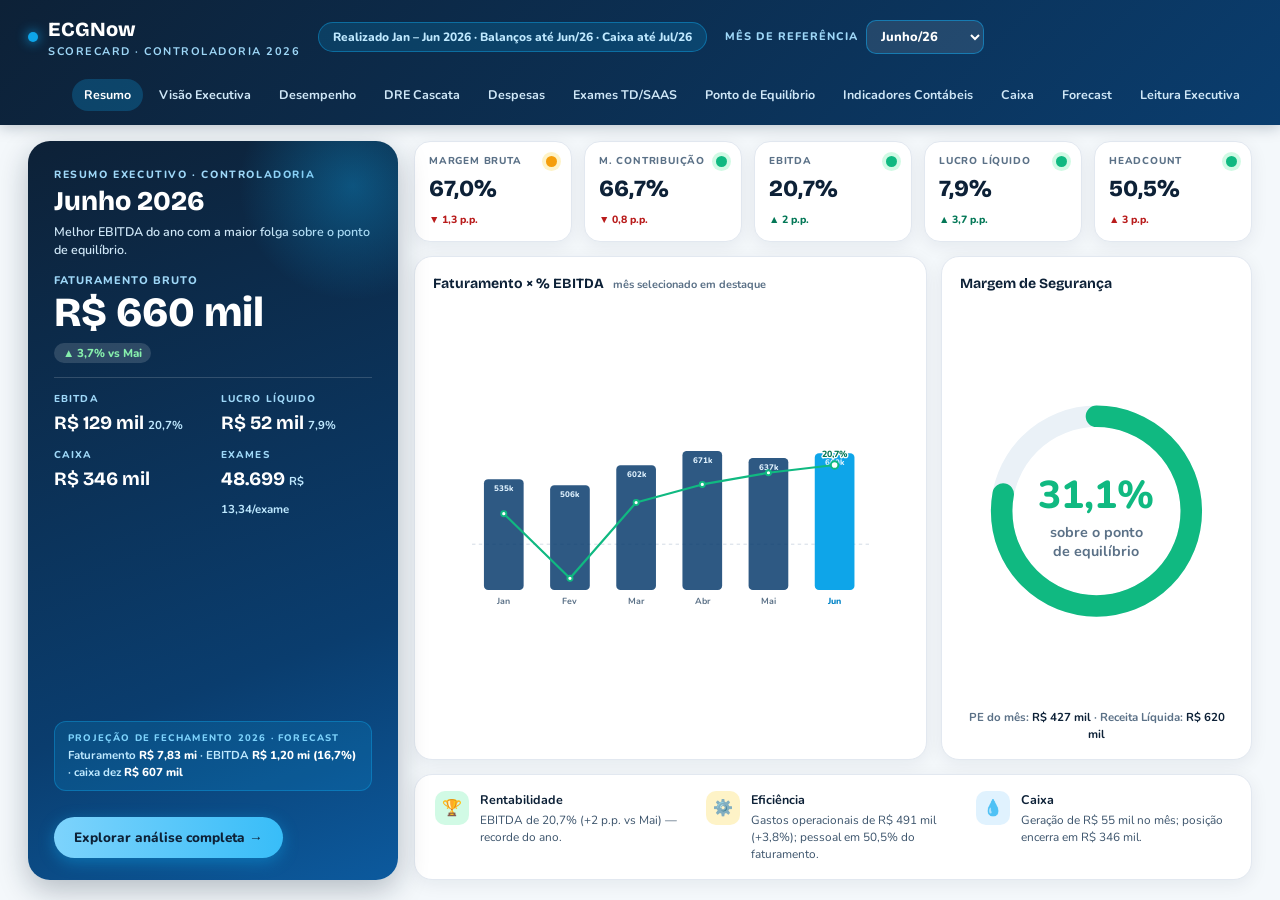
==== commit b25250ca: "feat: scorecard jul/2026 — caixa jul realizado e periodo atualizado Substitui scorecard.html pela ve" ====
--- a/scorecard.html
+++ b/scorecard.html
@@ -156,7 +156,7 @@
 <div class="topbar">
   <div class="topbar-inner">
     <div class="brand"><span class="dot"></span><div>ECGNow<small>Scorecard · Controladoria 2026</small></div></div>
-    <span class="period-chip">Realizado Jan – Jun 2026 · Balanços até Mai/26</span>
+    <span class="period-chip">Realizado Jan – Jun 2026 · Balanços até Jun/26 · Caixa até Jul/26</span>
     <label class="mes-sel">Mês de referência
       <select id="mesSel" onchange="setMes(+this.value)">
         <option value="0">Janeiro/26</option>
@@ -349,27 +349,27 @@
 
 <!-- ===================== 6. INDICADORES CONTÁBEIS ===================== -->
 <section id="contabil">
-  <div class="sec-head"><h2>Indicadores Contábeis</h2><span class="tag">Balanços Patrimoniais Jan – Mai/26</span></div>
-  <p class="sec-sub">Saúde patrimonial mensal apurada pela Simétrica Assessoria Contábil. O patrimônio líquido seguiu se recuperando em maio (+R$ 10,7 mil no mês), aproximando-se do positivo.</p>
+  <div class="sec-head"><h2>Indicadores Contábeis</h2><span class="tag">Balanços Patrimoniais Jan – Jun/26</span></div>
+  <p class="sec-sub">Saúde patrimonial mensal apurada pela Simétrica Assessoria Contábil. O balanço de junho reverteu a recuperação dos meses anteriores: o patrimônio líquido caiu R$ 10,2 mil no mês, para −R$ 14,7 mil, mesmo com o resultado operacional positivo do período — indício de ajustes contábeis (provisões, IRPJ/CSLL) que não aparecem na DRE gerencial.</p>
   <div class="grid g-4" style="margin-bottom:16px" id="balKpis"></div>
   <div class="grid g-2">
     <div class="card chart-card">
       <h3>Evolução do Patrimônio Líquido (R$)</h3>
-      <div class="hint">PL negativo desde fev/26 pelo prejuízo acumulado histórico (R$ −1,076 mi em mai), parcialmente compensado pelo F.A.C. de R$ 1,066 mi. Recuperação de R$ 64,4 mil desde o vale de março.</div>
+      <div class="hint">PL negativo desde fev/26 pelo prejuízo acumulado histórico (R$ −1,086 mi em jun), parcialmente compensado pelo F.A.C. de R$ 1,066 mi. Junho interrompeu 3 meses de recuperação: −R$ 10,2 mil no mês, para −R$ 14,7 mil.</div>
       <div id="plChart"></div>
     </div>
     <div class="card chart-card">
       <h3>Indicadores por mês</h3>
       <div class="hint">Referências usuais: Liquidez Corrente ≥ 1,5 · Liquidez Imediata ≥ 1,0 · CCL positivo.</div>
       <table>
-        <thead><tr><th>Indicador</th><th>Jan</th><th>Fev</th><th>Mar</th><th>Abr</th><th>Mai</th><th>Status</th></tr></thead>
+        <thead><tr><th>Indicador</th><th>Jan</th><th>Fev</th><th>Mar</th><th>Abr</th><th>Mai</th><th>Jun</th><th>Status</th></tr></thead>
         <tbody>
-          <tr><td>Liquidez Corrente (AC/PC)</td><td>2,46</td><td>2,27</td><td>1,78</td><td>2,15</td><td>2,09</td><td><span class="pill g">Confortável</span></td></tr>
-          <tr><td>Liquidez Imediata (Disp./PC)</td><td>1,42</td><td>1,16</td><td>0,92</td><td>1,15</td><td>1,14</td><td><span class="pill g">Recuperada</span></td></tr>
-          <tr><td>Capital Circulante Líquido (R$ mil)</td><td>323,9</td><td>250,9</td><td>211,2</td><td>262,6</td><td>275,1</td><td><span class="pill g">Positivo</span></td></tr>
-          <tr><td>Endividamento (Passivo/Ativo)</td><td>97,8%</td><td>105,2%</td><td>110,3%</td><td>102,3%</td><td>100,6%</td><td><span class="pill y">Atenção</span></td></tr>
-          <tr><td>Prazo Médio de Recebimento (dias)</td><td>12,7</td><td>13,0</td><td>11,6</td><td>10,1</td><td>11,3</td><td><span class="pill g">Excelente</span></td></tr>
-          <tr><td>Carga Tributária Total (% Fat.)</td><td>9,4%</td><td>9,4%</td><td>7,9%</td><td>12,8%</td><td>11,0%</td><td><span class="pill y">Lucro Presumido</span></td></tr>
+          <tr><td>Liquidez Corrente (AC/PC)</td><td>2,46</td><td>2,27</td><td>1,78</td><td>2,15</td><td>2,09</td><td>1,96</td><td><span class="pill g">Confortável</span></td></tr>
+          <tr><td>Liquidez Imediata (Disp./PC)</td><td>1,42</td><td>1,16</td><td>0,92</td><td>1,15</td><td>1,14</td><td>1,16</td><td><span class="pill g">Recuperada</span></td></tr>
+          <tr><td>Capital Circulante Líquido (R$ mil)</td><td>323,9</td><td>250,9</td><td>211,2</td><td>262,6</td><td>275,1</td><td>282,2</td><td><span class="pill g">Positivo</span></td></tr>
+          <tr><td>Endividamento (Passivo/Ativo)</td><td>97,8%</td><td>105,2%</td><td>110,3%</td><td>102,3%</td><td>100,6%</td><td>102,0%</td><td><span class="pill y">Atenção</span></td></tr>
+          <tr><td>Prazo Médio de Recebimento (dias)</td><td>12,7</td><td>13,0</td><td>11,6</td><td>10,1</td><td>11,3</td><td>10,7</td><td><span class="pill g">Excelente</span></td></tr>
+          <tr><td>Carga Tributária Total (% Fat.)</td><td>9,4%</td><td>9,4%</td><td>7,9%</td><td>12,8%</td><td>11,0%</td><td>10,6%</td><td><span class="pill y">Lucro Presumido</span></td></tr>
         </tbody>
       </table>
     </div>
@@ -378,17 +378,17 @@
 
 <!-- ===================== 7. CAIXA ===================== -->
 <section id="caixa">
-  <div class="sec-head"><h2>Caixa & Geração de Caixa</h2><span class="tag">Posição e fluxo mensal</span></div>
-  <p class="sec-sub">Posição de caixa ao fim de cada mês (DRE gerencial) e geração líquida mensal. Quatro meses consecutivos de geração positiva e crescente após fev/26, encerrando junho no maior patamar do semestre.</p>
+  <div class="sec-head"><h2>Caixa & Geração de Caixa</h2><span class="tag">Posição e fluxo mensal · DFC até Jul/26</span></div>
+  <p class="sec-sub">Posição de caixa ao fim de cada mês (DRE gerencial) e geração líquida mensal, com julho apurado a partir dos lançamentos realizados (aba Lançamentos). Cinco meses consecutivos de geração positiva após fev/26, com julho no maior patamar do ano.</p>
   <div class="grid g-2">
     <div class="card chart-card">
       <h3>Posição de Caixa (R$)</h3>
-      <div class="hint">Caixa recupera 50,2% desde o vale de fev/26 e encerra jun/26 em R$ 345,8 mil — melhor posição do 1º semestre.</div>
+      <div class="hint">Caixa encerra julho em R$ 424,5 mil (+22,8% no mês) — melhor posição do ano e 84,4% acima do vale de fev/26. Supera em R$ 30,3 mil (+7,7%) a posição que estava projetada para o mês.</div>
       <div id="cashChart"></div>
     </div>
     <div class="card chart-card">
       <h3>Geração de Caixa Mensal (R$)</h3>
-      <div class="hint">Soma do 1º semestre: +R$ 36,7 mil, com junho no maior patamar (+R$ 54,9 mil) e fev/26 como único mês negativo (−R$ 84,9 mil).</div>
+      <div class="hint">Julho gerou +R$ 78,8 mil, recorde do ano, elevando a soma Jan–Jul para +R$ 115,4 mil. Fev/26 segue como único mês negativo (−R$ 84,9 mil).</div>
       <div id="cashGenChart"></div>
     </div>
   </div>
@@ -435,16 +435,16 @@
     </div>
     <div>
       <div class="insight"><div class="ico y">⚖️</div><div><b>Carga tributária pressiona o lucro líquido.</b><p>IRPJ+CSLL saltaram de ~R$ 22,9 mil/mês (Q1) para ~R$ 59 mil/mês desde abril pelo Lucro Presumido. Em junho consumiram 53% do LAIR de R$ 111,5 mil. A avaliação de migração para Lucro Real segue como principal alavanca fiscal.</p></div></div>
-      <div class="insight"><div class="ico y">🏛️</div><div><b>Patrimônio líquido ainda negativo, mas quase zerado.</b><p>O PL subiu de −R$ 69,0 mil (mar) para −R$ 4,5 mil (mai), impulsionado pelo retorno ao lucro. Com o lucro de R$ 52 mil em junho (balanço ainda não fechado), o PL deve virar positivo no fechamento do 1º semestre.</p></div></div>
+      <div class="insight"><div class="ico r">🏛️</div><div><b>Patrimônio líquido piora em junho, na contramão do lucro do mês.</b><p>Após subir de −R$ 69,0 mil (mar) para −R$ 4,5 mil (mai), o PL fechou junho em −R$ 14,7 mil (−R$ 10,2 mil no mês), apesar do lucro operacional de R$ 52 mil no período. A divergência sugere ajustes contábeis (provisões, IRPJ/CSLL) não capturados na DRE gerencial e merece conciliação com a Simétrica.</p></div></div>
       <div class="insight"><div class="ico r">📉</div><div><b>Fevereiro segue como o ponto fora da curva.</b><p>Único mês com prejuízo (−R$ 84,2 mil): menor faturamento do ano, margem bruta de 62,9% e despesas fixas no pico (R$ 321 mil, incluindo rescisão de R$ 20,4 mil). O 1º semestre absorveu esse efeito e ainda assim fechou positivo: lucro líquido YTD de +R$ 31,5 mil.</p></div></div>
-      <div class="insight"><div class="ico b">💧</div><div><b>Liquidez confortável e recebimento ágil.</b><p>Liquidez corrente de 2,09 e prazo médio de recebimento de apenas 11,3 dias em maio. O capital circulante líquido de R$ 275,1 mil cobre 4,6 meses de IRPJ+CSLL correntes.</p></div></div>
+      <div class="insight"><div class="ico b">💧</div><div><b>Liquidez confortável e recebimento ágil.</b><p>Liquidez corrente de 1,96 e prazo médio de recebimento de apenas 10,7 dias em junho. O capital circulante líquido de R$ 282,2 mil cobre 4,7 meses de IRPJ+CSLL correntes.</p></div></div>
     </div>
   </div>
 </section>
 
 <div class="foot">
-  Scorecard Financeiro ECGNow Medicina Diagnóstica Ltda · CNPJ 23.154.712/0001-60 · Elaborado pela Controladoria — Jun/2026<br>
-  Fontes: Demonstrativo_Anual e Headcount (Dashboard Financeiro 2026) · Balanços Patrimoniais Jan–Mai/26 (Simétrica Assessoria Contábil) · Forecast_2026 (FORECAST26).<br>
+  Scorecard Financeiro ECGNow Medicina Diagnóstica Ltda · CNPJ 23.154.712/0001-60 · Elaborado pela Controladoria — Jul/2026<br>
+  Fontes: Demonstrativo_Anual e Headcount (Dashboard Financeiro 2026) · Balanços Patrimoniais Jan–Jun/26 (Simétrica Assessoria Contábil) · DFC de Jul/26 apurado a partir da aba Lançamentos · Forecast_2026 (FORECAST26).<br>
   Convenções: Margem Bruta, M. Contribuição e EBITDA calculados sobre a Receita Líquida; % Lucro Líquido e % Headcount sobre o Faturamento Bruto, conforme DRE gerencial oficial.
 </div>
 </div>
@@ -983,7 +983,7 @@
   rl:    [626639.53, 644839.53, 651287.93, 677339.44, 643472.47, 598429.40],
   ebitda:[140950.67, 146995.51, 157179.39, 165448.62, 119597.03, 77446.68],
   ll:    [52612.67, 56615.37, 66165.20, 74945.19, 29031.30, -13754.46],
-  caixa: [394230.09, 450845.46, 517010.66, 591955.85, 620987.15, 607232.69]
+  caixa: [424524.06, 450845.46, 517010.66, 591955.85, 620987.15, 607232.69] // Jul já realizado (DFC/Lançamentos); Ago–Dez seguem projetados
 };
 F.ebP=F.ebitda.map((v,i)=>pct(v,F.rl[i]));
 // Totais consolidados do ano
@@ -1219,10 +1219,10 @@
    ============================================================ */
 (function(){
   const items=[
-    {l:'Liquidez Corrente (Mai)',v:'2,09',s:'AC R$ 527,2 mil ÷ PC R$ 252,1 mil',f:'g'},
-    {l:'Capital Circulante Líquido',v:'R$ 275,1 mil',s:'+R$ 12,5 mil vs Abr/26',f:'g'},
-    {l:'Patrimônio Líquido (Mai)',v:'−R$ 4,5 mil',s:'+R$ 10,7 mil no mês · perto do positivo',f:'y'},
-    {l:'Disponibilidades (Mai)',v:'R$ 287,8 mil',s:'87% em aplicações (CDB + Aut. Mais)',f:'g'}
+    {l:'Liquidez Corrente (Jun)',v:'1,96',s:'AC R$ 574,8 mil ÷ PC R$ 292,6 mil',f:'g'},
+    {l:'Capital Circulante Líquido',v:'R$ 282,2 mil',s:'+R$ 7,1 mil vs Mai/26',f:'g'},
+    {l:'Patrimônio Líquido (Jun)',v:'−R$ 14,7 mil',s:'−R$ 10,2 mil no mês · reverte recuperação',f:'r'},
+    {l:'Disponibilidades (Jun)',v:'R$ 339,8 mil',s:'70,5% em aplicações (CDB + Aut. Mais)',f:'g'}
   ];
   const g=document.getElementById('balKpis');
   items.forEach(it=>{
@@ -1236,11 +1236,11 @@
 // Evolução do PL
 (function(){
   const c=document.getElementById('plChart');
-  const meses=['Jan','Fev','Mar','Abr','Mai'],pl=[16360.59,-33370.57,-68960.10,-15258.75,-4514.74];
+  const meses=['Jan','Fev','Mar','Abr','Mai','Jun'],pl=[16360.59,-33370.57,-68960.10,-15258.75,-4514.74,-14688.74];
   const w=560,h=270,padL=64,padR=14,padT=20,padB=30;
   const min=-85000,max=35000;
   const s=svgEl(w,h);
-  const n=5,x=i=>padL+i*(w-padL-padR)/n+(w-padL-padR)/n*0.18,bw=(w-padL-padR)/n*0.64;
+  const n=6,x=i=>padL+i*(w-padL-padR)/n+(w-padL-padR)/n*0.18,bw=(w-padL-padR)/n*0.64;
   const y=v=>padT+(h-padT-padB)*(1-(v-min)/(max-min));
   [-80000,-40000,0,20000].forEach(v=>{s.appendChild(el('line',{x1:padL,x2:w-padR,y1:y(v),y2:y(v),stroke:'#eef3f8'}));
     s.appendChild(el('text',{x:padL-8,y:y(v)+4,'text-anchor':'end','font-size':10,fill:'#5b7187'},Math.round(v/1000)+'k'));});
@@ -1256,38 +1256,44 @@
 /* ============================================================
    7. CAIXA
    ============================================================ */
+/* Jul/26 incorporado apenas nos gráficos de Caixa, a partir do DFC
+   (aba Lançamentos): Geração de Caixa = Entradas − Saídas realizadas.
+   Arrays locais para não afetar D (usado por Visão Executiva/Forecast). */
+const MESES_CX=MESES.concat(['Jul']);
+const caixaCX=D.caixa.concat([424524.06]);
+const gerCaixaCX=D.gerCaixa.concat([78771.84]);
 (function(){
   const c=document.getElementById('cashChart');
   const w=560,h=270,padL=64,padR=14,padT=22,padB=30;
-  const min=200000,max=380000,NL=D.caixa.length-1;
+  const min=200000,max=440000,NL=caixaCX.length-1;
   const s=svgEl(w,h);
   const x=i=>padL+i*(w-padL-padR)/NL;
   const y=v=>padT+(h-padT-padB)*(1-(v-min)/(max-min));
-  [200000,260000,320000,380000].forEach(v=>{s.appendChild(el('line',{x1:padL,x2:w-padR,y1:y(v),y2:y(v),stroke:'#eef3f8'}));
+  [200000,280000,360000,440000].forEach(v=>{s.appendChild(el('line',{x1:padL,x2:w-padR,y1:y(v),y2:y(v),stroke:'#eef3f8'}));
     s.appendChild(el('text',{x:padL-8,y:y(v)+4,'text-anchor':'end','font-size':10,fill:'#5b7187'},Math.round(v/1000)+'k'));});
-  const pts=D.caixa.map((v,i)=>`${x(i)},${y(v)}`).join(' ');
+  const pts=caixaCX.map((v,i)=>`${x(i)},${y(v)}`).join(' ');
   s.appendChild(el('polyline',{points:`${x(0)},${y(min)} ${pts} ${x(NL)},${y(min)}`,fill:'#0a3d6e',opacity:.08}));
   s.appendChild(el('polyline',{points:pts,fill:'none',stroke:'#0a3d6e','stroke-width':3,'stroke-linecap':'round'}));
-  D.caixa.forEach((v,i)=>{s.appendChild(el('circle',{cx:x(i),cy:y(v),r:4.2,fill:'#fff',stroke:'#0a3d6e','stroke-width':2.4}));
+  caixaCX.forEach((v,i)=>{s.appendChild(el('circle',{cx:x(i),cy:y(v),r:4.2,fill:'#fff',stroke:'#0a3d6e','stroke-width':2.4}));
     s.appendChild(el('text',{x:x(i),y:y(v)-10,'text-anchor':'middle','font-size':10.5,'font-weight':800,fill:'#0D2137'},Math.round(v/1000)+'k'));
-    s.appendChild(el('text',{x:x(i),y:h-8,'text-anchor':'middle','font-size':11,'font-weight':700,fill:'#5b7187'},MESES[i]));});
+    s.appendChild(el('text',{x:x(i),y:h-8,'text-anchor':'middle','font-size':11,'font-weight':700,fill:'#5b7187'},MESES_CX[i]));});
   c.appendChild(s);
 })();
 (function(){
   const c=document.getElementById('cashGenChart');
   const w=560,h=270,padL=64,padR=14,padT=22,padB=30;
-  const min=-95000,max=65000;
+  const min=-95000,max=90000;
   const s=svgEl(w,h);
-  const n=D.gerCaixa.length,x=i=>padL+i*(w-padL-padR)/n+(w-padL-padR)/n*0.18,bw=(w-padL-padR)/n*0.60;
+  const n=gerCaixaCX.length,x=i=>padL+i*(w-padL-padR)/n+(w-padL-padR)/n*0.18,bw=(w-padL-padR)/n*0.60;
   const y=v=>padT+(h-padT-padB)*(1-(v-min)/(max-min));
-  [-80000,-40000,0,40000].forEach(v=>{s.appendChild(el('line',{x1:padL,x2:w-padR,y1:y(v),y2:y(v),stroke:'#eef3f8'}));
+  [-80000,-40000,0,40000,80000].forEach(v=>{s.appendChild(el('line',{x1:padL,x2:w-padR,y1:y(v),y2:y(v),stroke:'#eef3f8'}));
     s.appendChild(el('text',{x:padL-8,y:y(v)+4,'text-anchor':'end','font-size':10,fill:'#5b7187'},Math.round(v/1000)+'k'));});
   s.appendChild(el('line',{x1:padL,x2:w-padR,y1:y(0),y2:y(0),stroke:'#94a3b8','stroke-dasharray':'4 4'}));
-  D.gerCaixa.forEach((v,i)=>{
+  gerCaixaCX.forEach((v,i)=>{
     const pos=v>=0;
     s.appendChild(el('rect',{x:x(i),y:pos?y(v):y(0),width:bw,height:Math.abs(y(0)-y(v)),fill:pos?'#10b981':'#ef4444',rx:5}));
     s.appendChild(el('text',{x:x(i)+bw/2,y:pos?y(v)-7:y(v)+16,'text-anchor':'middle','font-size':10.5,'font-weight':800,fill:pos?'#047857':'#b91c1c'},(v/1000).toLocaleString('pt-BR',{maximumFractionDigits:1})+'k'));
-    s.appendChild(el('text',{x:x(i)+bw/2,y:h-8,'text-anchor':'middle','font-size':11,'font-weight':700,fill:'#5b7187'},MESES[i]));});
+    s.appendChild(el('text',{x:x(i)+bw/2,y:h-8,'text-anchor':'middle','font-size':11,'font-weight':700,fill:'#5b7187'},MESES_CX[i]));});
   c.appendChild(s);
 })();
 
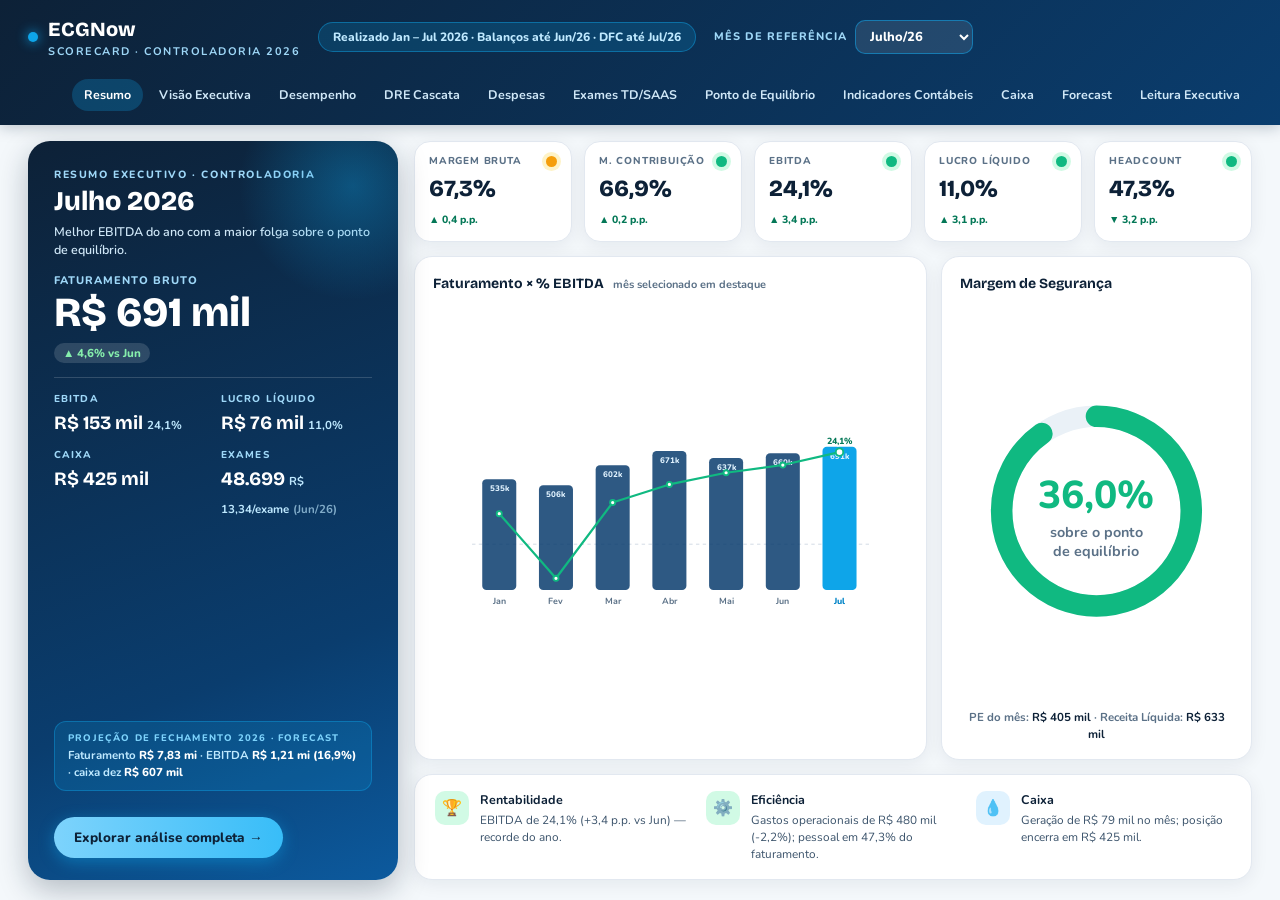
==== commit 56aa9eb8: "feat: atualizar scorecard com dados realizados de julho/2026 Julho promovido de projetado para reali" ====
--- a/scorecard.html
+++ b/scorecard.html
@@ -156,7 +156,7 @@
 <div class="topbar">
   <div class="topbar-inner">
     <div class="brand"><span class="dot"></span><div>ECGNow<small>Scorecard · Controladoria 2026</small></div></div>
-    <span class="period-chip">Realizado Jan – Jun 2026 · Balanços até Jun/26 · Caixa até Jul/26</span>
+    <span class="period-chip">Realizado Jan – Jul 2026 · Balanços até Jun/26 · DFC até Jul/26</span>
     <label class="mes-sel">Mês de referência
       <select id="mesSel" onchange="setMes(+this.value)">
         <option value="0">Janeiro/26</option>
@@ -164,7 +164,8 @@
         <option value="2">Março/26</option>
         <option value="3">Abril/26</option>
         <option value="4">Maio/26</option>
-        <option value="5" selected>Junho/26</option>
+        <option value="5">Junho/26</option>
+        <option value="6" selected>Julho/26</option>
       </select>
     </label>
     <nav class="nav">
@@ -236,12 +237,12 @@
 
 <!-- ===================== 2. DESEMPENHO ===================== -->
 <section id="desempenho">
-  <div class="sec-head"><h2>Desempenho Mensal</h2><span class="tag">Jan – Mai 2026</span></div>
+  <div class="sec-head"><h2>Desempenho Mensal</h2><span class="tag">Jan – Jul 2026</span></div>
   <p class="sec-sub">Receita e rentabilidade em uma única leitura: faturamento bruto (barras) contra a curva de EBITDA. Abaixo, a trajetória das três margens da DRE.</p>
   <div class="grid g-2">
     <div class="card chart-card">
       <h3>Faturamento Bruto × % EBITDA</h3>
-      <div class="hint">Fev/26 concentra o único resultado operacional negativo do ano; desde então o EBITDA cresce por 4 meses seguidos, atingindo o recorde de 20,7% em jun/26.</div>
+      <div class="hint">Fev/26 concentra o único resultado operacional negativo do ano; desde então o EBITDA cresce por 5 meses seguidos, atingindo o recorde de 24,1% em jul/26.</div>
       <div class="legend"><span><i style="background:var(--navy2)"></i>Faturamento Bruto (R$)</span><span><i style="background:var(--cyan)"></i>% EBITDA</span></div>
       <div id="comboChart"></div>
     </div>
@@ -293,8 +294,8 @@
 
 <!-- ===================== 4. EXAMES ===================== -->
 <section id="exames">
-  <div class="sec-head"><h2>Progresso de Exames · TD × SAAS</h2><span class="tag">Volume, receita e rentabilidade</span></div>
-  <p class="sec-sub">Evolução mensal de volume e valor faturado por linha de negócio, mix de receita do ano e margem bruta por linha.</p>
+  <div class="sec-head"><h2>Progresso de Exames · TD × SAAS</h2><span class="tag">Volume, receita e rentabilidade · dados até Jun/26</span></div>
+  <p class="sec-sub">Evolução mensal de volume e valor faturado por linha de negócio, mix de receita do ano e margem bruta por linha. <b>Jul/26 pendente:</b> a quebra por linha (TD/SAAS/Comodato) ainda não fecha na planilha de origem para o mês.</p>
   <div class="grid g-2" style="margin-bottom:16px">
     <div class="card chart-card">
       <h3>Exames Faturados por mês</h3>
@@ -335,7 +336,7 @@
   <div class="grid g-2">
     <div class="card chart-card">
       <h3>Receita Líquida × Ponto de Equilíbrio (R$)</h3>
-      <div class="hint">Em fev/26 a receita ficou abaixo do PE (margem de segurança −14,7%). Em jun/26 a folga é a maior do ano: 31,1%.</div>
+      <div class="hint">Em fev/26 a receita ficou abaixo do PE (margem de segurança −14,7%). Em jul/26 a folga é a maior do ano: 36,0%.</div>
       <div class="legend"><span><i style="background:var(--cyan)"></i>Receita Líquida</span><span><i style="background:var(--bad)"></i>Ponto de Equilíbrio</span></div>
       <div id="beChart"></div>
     </div>
@@ -396,30 +397,30 @@
 
 <!-- ===================== 7b. FORECAST 2026 ===================== -->
 <section id="forecast">
-  <div class="sec-head"><h2>Forecast 2026</h2><span class="tag">Realizado Jan–Jun + Projetado Jul–Dez</span></div>
-  <p class="sec-sub">Visão dos 12 meses consolidando o realizado oficial da DRE (Jan–Jun) com o forecast da companhia (Jul–Dez). Barras e linhas sólidas = realizado; tonalidade clara e tracejado = projetado. Percentuais recalculados na convenção do scorecard (EBITDA sobre Receita Líquida).</p>
+  <div class="sec-head"><h2>Forecast 2026</h2><span class="tag">Realizado Jan–Jul + Projetado Ago–Dez</span></div>
+  <p class="sec-sub">Visão dos 12 meses consolidando o realizado oficial da DRE (Jan–Jul) com o forecast da companhia (Ago–Dez). Barras e linhas sólidas = realizado; tonalidade clara e tracejado = projetado. Percentuais recalculados na convenção do scorecard (EBITDA sobre Receita Líquida).</p>
   <div class="grid g-4" style="margin-bottom:16px" id="fcKpis"></div>
   <div class="card chart-card" style="margin-bottom:16px">
     <h3>Faturamento Bruto × % EBITDA · 12 meses</h3>
-    <div class="hint">Com junho já realizado (20,7% de EBITDA), o forecast projeta um 2º semestre forte: EBITDA de 22–24% de julho a outubro, com pico de faturamento de R$ 744 mil em outubro; nov–dez desaceleram (12,9% em dezembro).</div>
+    <div class="hint">Com julho já realizado (24,1% de EBITDA, recorde do ano), o forecast projeta agosto–outubro entre 23% e 24% de EBITDA, com pico de faturamento de R$ 744 mil em outubro; nov–dez desaceleram (12,9% em dezembro).</div>
     <div class="legend"><span><i style="background:#0a3d6e"></i>Faturamento realizado</span><span><i style="background:#9dc3e0"></i>Faturamento projetado</span><span><i style="background:#10b981"></i>% EBITDA</span></div>
     <div id="fcChart"></div>
   </div>
   <div class="grid g-2" style="margin-bottom:16px">
     <div class="card chart-card">
       <h3>Trajetória de Caixa projetada (R$)</h3>
-      <div class="hint">O caixa sobe de forma consistente até o pico de R$ 621 mil em novembro e encerra o ano em R$ 607 mil — R$ 261 mil acima da posição de junho (R$ 346 mil).</div>
+      <div class="hint">O caixa sobe de forma consistente até o pico de R$ 621 mil em novembro e encerra o ano em R$ 607 mil — R$ 182,7 mil acima da posição de julho (R$ 424,5 mil).</div>
       <div id="fcCaixa"></div>
     </div>
     <div class="card chart-card">
       <h3>Lucro Líquido mensal (R$)</h3>
-      <div class="hint">Junho realizou R$ 52 mil de lucro; jul–out projetam mais R$ 250 mil somados. Dezembro segue negativo (−R$ 14 mil) com 13º salário e impostos cheios.</div>
+      <div class="hint">Julho realizou R$ 76 mil de lucro; ago–out projetam mais R$ 198 mil somados. Dezembro segue negativo (−R$ 14 mil) com 13º salário e impostos cheios.</div>
       <div id="fcLL"></div>
     </div>
   </div>
   <div class="grid g-2">
-    <div class="insight"><div class="ico g">☀️</div><div><b>O 2º semestre carrega o ano e o resultado já virou.</b><p>Junho fechou com EBITDA recorde de 20,7% e R$ 52 mil de lucro — o melhor mês do ano. Jul–out projetam EBITDA entre 22% e 24%, com pico de faturamento de R$ 744 mil em outubro. O lucro líquido projetado do ano sobe para R$ 297 mil (3,8% do faturamento).</p></div></div>
-    <div class="insight"><div class="ico y">🧊</div><div><b>Dezembro segue deficitário e mantém viva a tese do Lucro Real.</b><p>Dezembro projeta −R$ 14 mil de lucro líquido mesmo com faturamento de R$ 658 mil: o 13º salário e IRPJ+CSLL de ~R$ 60 mil no Presumido consomem todo o resultado do mês. Com o lucro anual agora positivo em R$ 297 mil, a comparação Presumido × Real fica ainda mais relevante para 2027.</p></div></div>
+    <div class="insight"><div class="ico g">☀️</div><div><b>O 2º semestre carrega o ano e o resultado já virou.</b><p>Julho fechou com EBITDA recorde de 24,1% e R$ 76 mil de lucro — o melhor mês do ano. Ago–out projetam EBITDA entre 23% e 24%, com pico de faturamento de R$ 744 mil em outubro. O lucro líquido projetado do ano sobe para R$ 320,6 mil (4,1% do faturamento).</p></div></div>
+    <div class="insight"><div class="ico y">🧊</div><div><b>Dezembro segue deficitário e mantém viva a tese do Lucro Real.</b><p>Dezembro projeta −R$ 14 mil de lucro líquido mesmo com faturamento de R$ 658 mil: o 13º salário e IRPJ+CSLL de ~R$ 60 mil no Presumido consomem todo o resultado do mês. Com o lucro anual agora positivo em R$ 320,6 mil, a comparação Presumido × Real fica ainda mais relevante para 2027.</p></div></div>
   </div>
 </section>
 
@@ -428,15 +429,15 @@
   <div class="sec-head"><h2>Leitura Executiva</h2><span class="tag">O que os números dizem</span></div>
   <div class="grid g-2">
     <div>
-      <div class="insight"><div class="ico g">📈</div><div><b>Trajetória de rentabilidade é o destaque do ano.</b><p>O EBITDA saiu de −8,9% em fevereiro para 20,7% em junho — recorde de 2026 — com quatro meses seguidos de expansão. A margem de contribuição de 67,5% em maio segue como a melhor do ano, e o lucro líquido do 1º semestre virou positivo (R$ 31,5 mil).</p></div></div>
-      <div class="insight"><div class="ico g">🛡️</div><div><b>Risco operacional em queda.</b><p>O ponto de equilíbrio caiu de R$ 530 mil (fev) para R$ 427 mil (jun), com despesas fixas estáveis e margem de contribuição alta (66,7%). A margem de segurança de 31,1% em junho é a maior folga do ano.</p></div></div>
+      <div class="insight"><div class="ico g">📈</div><div><b>Trajetória de rentabilidade é o destaque do ano.</b><p>O EBITDA saiu de −8,9% em fevereiro para 24,1% em julho — recorde de 2026 — com cinco meses seguidos de expansão. A margem de contribuição de 67,5% em maio segue como a melhor do ano, e o lucro líquido acumulado (jan–jul) soma R$ 107,6 mil.</p></div></div>
+      <div class="insight"><div class="ico g">🛡️</div><div><b>Risco operacional em queda.</b><p>O ponto de equilíbrio caiu de R$ 530 mil (fev) para R$ 405 mil (jul), com despesas fixas em queda (−4,8% no mês) e margem de contribuição alta (66,9%). A margem de segurança de 36,0% em julho é a maior folga do ano.</p></div></div>
       <div class="insight"><div class="ico b">🔬</div><div><b>SAAS cresce acima do TD e sustenta margem superior.</b><p>O valor faturado SAAS subiu 23,4% entre jan e jun (vs. +25,1% no TD) e a linha entregou margem bruta de até 75,5% (abr). Mensalidades SAAS também crescem: de R$ 5,4 mil para R$ 7,5 mil/mês.</p></div></div>
       <div class="insight"><div class="ico g">⚡</div><div><b>Eficiência de pessoal melhorou 7,6 p.p. no ano.</b><p>O custo total de pessoas caiu de 58,1% do faturamento (jan) para 50,5% (jun); maio foi o piso do ano (47,5%). A eficiência se sustenta mesmo com o volume recorde de exames no 2º trimestre.</p></div></div>
     </div>
     <div>
-      <div class="insight"><div class="ico y">⚖️</div><div><b>Carga tributária pressiona o lucro líquido.</b><p>IRPJ+CSLL saltaram de ~R$ 22,9 mil/mês (Q1) para ~R$ 59 mil/mês desde abril pelo Lucro Presumido. Em junho consumiram 53% do LAIR de R$ 111,5 mil. A avaliação de migração para Lucro Real segue como principal alavanca fiscal.</p></div></div>
+      <div class="insight"><div class="ico y">⚖️</div><div><b>Carga tributária pressiona o lucro líquido, mas alivia em julho.</b><p>IRPJ+CSLL saltaram de ~R$ 22,9 mil/mês (Q1) para ~R$ 59 mil/mês desde abril pelo Lucro Presumido. Em julho consumiram 43% do LAIR de R$ 133,8 mil, ante 53% em junho. A avaliação de migração para Lucro Real segue como principal alavanca fiscal.</p></div></div>
       <div class="insight"><div class="ico r">🏛️</div><div><b>Patrimônio líquido piora em junho, na contramão do lucro do mês.</b><p>Após subir de −R$ 69,0 mil (mar) para −R$ 4,5 mil (mai), o PL fechou junho em −R$ 14,7 mil (−R$ 10,2 mil no mês), apesar do lucro operacional de R$ 52 mil no período. A divergência sugere ajustes contábeis (provisões, IRPJ/CSLL) não capturados na DRE gerencial e merece conciliação com a Simétrica.</p></div></div>
-      <div class="insight"><div class="ico r">📉</div><div><b>Fevereiro segue como o ponto fora da curva.</b><p>Único mês com prejuízo (−R$ 84,2 mil): menor faturamento do ano, margem bruta de 62,9% e despesas fixas no pico (R$ 321 mil, incluindo rescisão de R$ 20,4 mil). O 1º semestre absorveu esse efeito e ainda assim fechou positivo: lucro líquido YTD de +R$ 31,5 mil.</p></div></div>
+      <div class="insight"><div class="ico r">📉</div><div><b>Fevereiro segue como o ponto fora da curva.</b><p>Único mês com prejuízo (−R$ 84,2 mil): menor faturamento do ano, margem bruta de 62,9% e despesas fixas no pico (R$ 321 mil, incluindo rescisão de R$ 20,4 mil). O acumulado do ano absorveu esse efeito e segue positivo: lucro líquido YTD (jan–jul) de +R$ 107,6 mil.</p></div></div>
       <div class="insight"><div class="ico b">💧</div><div><b>Liquidez confortável e recebimento ágil.</b><p>Liquidez corrente de 1,96 e prazo médio de recebimento de apenas 10,7 dias em junho. O capital circulante líquido de R$ 282,2 mil cobre 4,7 meses de IRPJ+CSLL correntes.</p></div></div>
     </div>
   </div>
@@ -444,7 +445,8 @@
 
 <div class="foot">
   Scorecard Financeiro ECGNow Medicina Diagnóstica Ltda · CNPJ 23.154.712/0001-60 · Elaborado pela Controladoria — Jul/2026<br>
-  Fontes: Demonstrativo_Anual e Headcount (Dashboard Financeiro 2026) · Balanços Patrimoniais Jan–Jun/26 (Simétrica Assessoria Contábil) · DFC de Jul/26 apurado a partir da aba Lançamentos · Forecast_2026 (FORECAST26).<br>
+  Fontes: Demonstrativo_Anual (Dashboard Financeiro 2026), fechamento de Jul/26 · Balanços Patrimoniais Jan–Jun/26 (Simétrica Assessoria Contábil) · Caixa/DFC de Jul/26 (aba Lançamentos) · Forecast_2026 (FORECAST26), Ago–Dez.<br>
+  Ressalvas: (1) Custo total de pessoas de Jul/26 é estimativa (Pessoal 8.0 + CSP) — a aba Headcount ainda não fechou o mês. (2) Volume/mix de exames (TD·SAAS·Comodato) segue em Jun/26; a quebra por linha para Jul/26 ainda não fecha na planilha de origem. (3) Balanço patrimonial mais recente é o de Jun/26; o fechamento contábil de julho ainda não foi recebido da Simétrica.<br>
   Convenções: Margem Bruta, M. Contribuição e EBITDA calculados sobre a Receita Líquida; % Lucro Líquido e % Headcount sobre o Faturamento Bruto, conforme DRE gerencial oficial.
 </div>
 </div>
@@ -455,36 +457,38 @@
    BASE DE DADOS — valores extraídos da DRE gerencial (aba
    Demonstrativo_Anual), aba Headcount e balanços contábeis.
    ============================================================ */
-const MESES = ['Jan','Fev','Mar','Abr','Mai','Jun'];
-const MESES_FULL = ['Janeiro','Fevereiro','Março','Abril','Maio','Junho'];
-let SEL = 5;          // índice do mês de referência (0=Jan ... 5=Jun)
+const MESES = ['Jan','Fev','Mar','Abr','Mai','Jun','Jul'];
+const MESES_FULL = ['Janeiro','Fevereiro','Março','Abril','Maio','Junho','Julho'];
+let SEL = 6;          // índice do mês de referência (0=Jan ... 6=Jul)
 let WFMODE = 'mes';   // modo da cascata: 'mes' ou 'ytd'
 const D = {
-  fat:   [535147.10, 505719.87, 601539.47, 670697.29, 636552.67, 660409.28],
-  recBruta:[531526.57, 486583.35, 581914.64, 645530.53, 593022.15, 630225.39], // competência (base da DRE)
-  rl:    [503869.83, 461987.52, 557081.14, 617673.68, 582064.04, 619659.03],
-  lb:    [341164.78, 290566.44, 376742.60, 408769.53, 397284.21, 414928.23],
-  mc:    [333152.07, 279730.31, 370829.16, 402246.73, 393002.68, 413373.57],
-  ebitda:[40271.35, -41222.59, 60818.88, 96716.99, 108969.06, 128557.33],
-  ll:    [6041.17, -84236.14, 20360.42, 10943.43, 26373.99, 51998.28],
+  fat:   [535147.10, 505719.87, 601539.47, 670697.29, 636552.67, 660409.28, 690940.34],
+  recBruta:[531526.57, 486583.35, 581914.64, 645530.53, 593022.15, 630225.39, 644830.17], // competência (base da DRE)
+  rl:    [503869.83, 461987.52, 557081.14, 617673.68, 582064.04, 619659.03, 633153.98],
+  lb:    [341164.78, 290566.44, 376742.60, 408769.53, 397284.21, 414928.23, 426233.80],
+  mc:    [333152.07, 279730.31, 370829.16, 402246.73, 393002.68, 413373.57, 423875.43],
+  ebitda:[40271.35, -41222.59, 60818.88, 96716.99, 108969.06, 128557.33, 152729.47],
+  ll:    [6041.17, -84236.14, 20360.42, 10943.43, 26373.99, 51998.28, 76097.96],
   // Despesas por categoria (DRE gerencial)
-  impFat:[27656.74, 24595.83, 24833.50, 27856.85, 10958.11, 10566.36],
-  csp:   [162705.05, 171421.08, 180338.55, 208904.15, 184779.83, 204730.80],
-  despVar:[8012.71, 10836.13, 5913.44, 6522.80, 4281.53, 1554.66],
-  pessoal8:[143479.04, 150827.16, 155402.03, 137319.56, 120657.86, 132189.92],
-  pj:    [40408.31, 44244.70, 38011.31, 43890.14, 35312.75, 32726.48],
-  ti:    [73868.91, 93396.94, 83959.70, 91865.88, 95353.96, 88491.17],
-  tribut:[11771.38, 9955.74, 9929.06, 11140.27, 11914.48, 11251.57],
-  escrit:[22585.23, 21796.15, 22039.06, 20613.77, 19804.40, 19133.02],
-  finFix:[767.85, 732.21, 669.12, 700.12, 990.17, 1024.08],
-  invest:[9413.74, 11072.88, 8178.31, 14496.81, 9312.68, 10787.27],
-  despFin:[10496.28, 9565.87, 9617.63, 14168.60, 14437.89, 14241.22],
-  irCsll:[22493.46, 22718.36, 22943.29, 58323.92, 58907.15, 59531.22],
-  resFin:[-2322.98, -9222.31, -9336.86, -12952.83, -14375.24, -6240.56],
-  despFixas:[292880.72, 320952.90, 310010.28, 305529.74, 284033.62, 284816.24],
-  pessoal:[310880.65, 312212.43, 326772.13, 353369.73, 302357.93, 333523.51], // custo total de pessoas (base DRE)
-  caixa: [315142.20, 230226.09, 251790.12, 263360.47, 290844.92, 345752.22],
-  gerCaixa:[6041.17, -84916.11, 21564.03, 11570.35, 27484.46, 54907.30],
+  impFat:[27656.74, 24595.83, 24833.50, 27856.85, 10958.11, 10566.36, 11676.19],
+  csp:   [162705.05, 171421.08, 180338.55, 208904.15, 184779.83, 204730.80, 206920.19],
+  despVar:[8012.71, 10836.13, 5913.44, 6522.80, 4281.53, 1554.66, 2358.37],
+  pessoal8:[143479.04, 150827.16, 155402.03, 137319.56, 120657.86, 132189.92, 119925.53],
+  pj:    [40408.31, 44244.70, 38011.31, 43890.14, 35312.75, 32726.48, 34882.56],
+  ti:    [73868.91, 93396.94, 83959.70, 91865.88, 95353.96, 88491.17, 84943.37],
+  tribut:[11771.38, 9955.74, 9929.06, 11140.27, 11914.48, 11251.57, 10677.44],
+  escrit:[22585.23, 21796.15, 22039.06, 20613.77, 19804.40, 19133.02, 19551.17],
+  finFix:[767.85, 732.21, 669.12, 700.12, 990.17, 1024.08, 1165.89],
+  invest:[9413.74, 11072.88, 8178.31, 14496.81, 9312.68, 10787.27, 4116.60],
+  despFin:[10496.28, 9565.87, 9617.63, 14168.60, 14437.89, 14241.22, 14767.15],
+  irCsll:[22493.46, 22718.36, 22943.29, 58323.92, 58907.15, 59531.22, 57748.20],
+  resFin:[-2322.98, -9222.31, -9336.86, -12952.83, -14375.24, -6240.56, -14766.71],
+  despFixas:[292880.72, 320952.90, 310010.28, 305529.74, 284033.62, 284816.24, 271145.96],
+  // Custo total de pessoas (base DRE, fonte: aba Headcount). Jul/26 é ESTIMATIVA
+  // (Pessoal 8.0 + CSP) — a aba Headcount ainda não fechou o mês (ver nota no rodapé).
+  pessoal:[310880.65, 312212.43, 326772.13, 353369.73, 302357.93, 333523.51, 326845.72],
+  caixa: [315142.20, 230226.09, 251790.12, 263360.47, 290844.92, 345752.22, 424524.06],
+  gerCaixa:[6041.17, -84916.11, 21564.03, 11570.35, 27484.46, 54907.30, 78771.84],
   exTD:  [30328, 30788, 38067, 40735, 38723, 38132],
   exSAAS:[8178, 8544, 8379, 10260, 9385, 10327],
   exCom: [131, 200, 190, 303, 196, 240],
@@ -495,6 +499,8 @@
   mbTD:  [64.2, 57.2, 66.2, 60.5, 64.9, 63.3],
   mbSAAS:[69.9, 67.3, 60.5, 75.5, 66.0, 67.9],
   mbEDU: [-75.1, 22.4, 16.7, 1.6, 28.9, 48.1]
+  // Exames (volume/mix TD·SAAS·Comodato) seguem em Jun/26: a aba de origem
+  // ainda não fecha a quebra por linha para Jul/26 (fórmulas retornam #N/A).
 };
 // Derivados ---------------------------------------------------
 const pct=(a,b)=>a/b*100;
@@ -544,8 +550,8 @@
 // Barras agrupadas/empilhadas genéricas
 function stackedBars(container,series,colors,fmt,opts={}){
   const w=560,h=270,padL=64,padR=14,padT=14,padB=30;
-  const n=MESES.length;
-  const totals=MESES.map((_,i)=>sum(series.map(s=>s[i])));
+  const n=series[0].length;
+  const totals=Array.from({length:n},(_,i)=>sum(series.map(s=>s[i])));
   const max=niceMax(Math.max(...totals));
   const s=svgEl(w,h);
   const x=i=>padL+i*(w-padL-padR)/n + (w-padL-padR)/n*0.18;
@@ -554,14 +560,16 @@
   for(let g=0;g<=4;g++){const v=max*g/4;
     s.appendChild(el('line',{x1:padL,x2:w-padR,y1:y(v),y2:y(v),stroke:'#eef3f8'}));
     s.appendChild(el('text',{x:padL-8,y:y(v)+4,'text-anchor':'end','font-size':10,fill:'#5b7187'},opts.axisFmt?opts.axisFmt(v):fmt(v)));}
-  MESES.forEach((m,i)=>{
+  for(let i=0;i<n;i++){
+    const m=MESES[i];
     let acc=0;
     series.forEach((sr,si)=>{
       const v=sr[i];const yTop=y(acc+v),yBot=y(acc);
       s.appendChild(el('rect',{x:x(i),y:yTop,width:bw,height:Math.max(yBot-yTop,0),fill:colors[si],rx:si===series.length-1?5:0}));
       acc+=v;});
     s.appendChild(el('text',{x:x(i)+bw/2,y:y(acc)-6,'text-anchor':'middle','font-size':10.5,'font-weight':800,fill:'#0D2137'},fmt(acc)));
-    s.appendChild(el('text',{x:x(i)+bw/2,y:h-8,'text-anchor':'middle','font-size':11,'font-weight':700,fill:'#5b7187'},m));});
+    s.appendChild(el('text',{x:x(i)+bw/2,y:h-8,'text-anchor':'middle','font-size':11,'font-weight':700,fill:'#5b7187'},m));
+  }
   container.appendChild(s);
 }
 
@@ -870,7 +878,9 @@
   document.getElementById('rsEbitda').innerHTML=`${fmtRk(D.ebitda[i])} <small>${fmtP(D.ebP[i])}</small>`;
   document.getElementById('rsLL').innerHTML=`${fmtRk(D.ll[i])} <small>${fmtP(D.llP[i])}</small>`;
   document.getElementById('rsCaixa').innerHTML=fmtRk(D.caixa[i]);
-  document.getElementById('rsExames').innerHTML=`${fmtN(D.exTot[i])} <small>R$ ${D.ticket[i].toLocaleString('pt-BR',{minimumFractionDigits:2,maximumFractionDigits:2})}/exame</small>`;
+  const iExam = i<D.exTot.length ? i : D.exTot.length-1;
+  const examNote = iExam===i ? '' : ` <small style="opacity:.65">(${MESES[iExam]}/26)</small>`;
+  document.getElementById('rsExames').innerHTML=`${fmtN(D.exTot[iExam])} <small>R$ ${D.ticket[iExam].toLocaleString('pt-BR',{minimumFractionDigits:2,maximumFractionDigits:2})}/exame</small>${examNote}`;
   // Chips de margens
   const chips=[
     {l:'Margem Bruta',v:D.mbP,good:'high'},
@@ -974,16 +984,16 @@
 window.addEventListener('resize',fitResumo);
 
 /* ============================================================
-   FORECAST 2026 — projetado Jul–Dez (aba FORECAST26 revisada)
-   Realizado oficial Jan–Jun (DRE) + forecast Jul–Dez
-   ============================================================ */
-const MESES_F=['Jul','Ago','Set','Out','Nov','Dez'];
+   FORECAST 2026 — projetado Ago–Dez (aba FORECAST26 revisada)
+   Realizado oficial Jan–Jul (DRE) + forecast Ago–Dez
+   ============================================================ */
+const MESES_F=['Ago','Set','Out','Nov','Dez'];
 const F={
-  fat:   [688614.87, 708614.87, 715701.02, 744329.06, 707112.61, 657614.72],
-  rl:    [626639.53, 644839.53, 651287.93, 677339.44, 643472.47, 598429.40],
-  ebitda:[140950.67, 146995.51, 157179.39, 165448.62, 119597.03, 77446.68],
-  ll:    [52612.67, 56615.37, 66165.20, 74945.19, 29031.30, -13754.46],
-  caixa: [424524.06, 450845.46, 517010.66, 591955.85, 620987.15, 607232.69] // Jul já realizado (DFC/Lançamentos); Ago–Dez seguem projetados
+  fat:   [708614.87, 715701.02, 744329.06, 707112.61, 657614.72],
+  rl:    [644839.53, 651287.93, 677339.44, 643472.47, 598429.40],
+  ebitda:[146995.51, 157179.39, 165448.62, 119597.03, 77446.68],
+  ll:    [56615.37, 66165.20, 74945.19, 29031.30, -13754.46],
+  caixa: [450845.46, 517010.66, 591955.85, 620987.15, 607232.69]
 };
 F.ebP=F.ebitda.map((v,i)=>pct(v,F.rl[i]));
 // Totais consolidados do ano
@@ -1003,7 +1013,7 @@
     {l:'Faturamento projetado 2026',v:fmtMi(ANO.fat),s:`${fmtMi(sum(D.fat))} realizado + ${fmtMi(sum(F.fat))} projetado`,f:'g'},
     {l:'EBITDA projetado 2026',v:fmtSmart(ANO.eb),s:`${fmtP(ANO.ebP)} da Receita Líquida do ano`,f:'g'},
     {l:'Lucro Líquido projetado 2026',v:fmtSmart(ANO.ll),s:`${fmtP(ANO.llP)} do faturamento · dez projeta −R$ 14 mil`,f:ANO.ll>=0?'g':'y'},
-    {l:'Caixa em Dez/26',v:fmtRk(F.caixa[5]),s:'Pico de R$ 621 mil em Nov/26',f:'g'}
+    {l:'Caixa em Dez/26',v:fmtRk(F.caixa[F.caixa.length-1]),s:'Pico de R$ 621 mil em Nov/26',f:'g'}
   ];
   const g=document.getElementById('fcKpis');g.innerHTML='';
   items.forEach(it=>{
@@ -1100,7 +1110,7 @@
   // ---- Linha de projeção na capa ----
   document.getElementById('rsProj').innerHTML=
     `<span class="pl">Projeção de fechamento 2026 · forecast</span>
-     Faturamento <b>${fmtMi(ANO.fat)}</b> · EBITDA <b>${fmtSmart(ANO.eb)} (${fmtP(ANO.ebP)})</b> · caixa dez <b>${fmtRk(F.caixa[5])}</b>`;
+     Faturamento <b>${fmtMi(ANO.fat)}</b> · EBITDA <b>${fmtSmart(ANO.eb)} (${fmtP(ANO.ebP)})</b> · caixa dez <b>${fmtRk(F.caixa[F.caixa.length-1])}</b>`;
 }
 
 /* ---------- Inicialização ---------- */
@@ -1172,9 +1182,10 @@
 // Heatmap de margem bruta por linha
 (function(){
   const rows=[{n:'Telediagnóstico',d:D.mbTD},{n:'SAAS',d:D.mbSAAS},{n:'Educação',d:D.mbEDU}];
-  const w=360,h=250,padL=104,padT=36,cw=(w-padL-12)/MESES.length,ch=44;
+  const nCols=D.mbTD.length;
+  const w=360,h=250,padL=104,padT=36,cw=(w-padL-12)/nCols,ch=44;
   const s=svgEl(w,h);
-  MESES.forEach((m,i)=>s.appendChild(el('text',{x:padL+i*cw+cw/2,y:padT-10,'text-anchor':'middle','font-size':10.5,'font-weight':800,fill:'#5b7187'},m)));
+  for(let i=0;i<nCols;i++) s.appendChild(el('text',{x:padL+i*cw+cw/2,y:padT-10,'text-anchor':'middle','font-size':10.5,'font-weight':800,fill:'#5b7187'},MESES[i]));
   rows.forEach((r,ri)=>{
     s.appendChild(el('text',{x:padL-10,y:padT+ri*(ch+8)+ch/2+4,'text-anchor':'end','font-size':11,'font-weight':800,fill:'#0D2137'},r.n));
     r.d.forEach((v,ci)=>{
@@ -1256,27 +1267,21 @@
 /* ============================================================
    7. CAIXA
    ============================================================ */
-/* Jul/26 incorporado apenas nos gráficos de Caixa, a partir do DFC
-   (aba Lançamentos): Geração de Caixa = Entradas − Saídas realizadas.
-   Arrays locais para não afetar D (usado por Visão Executiva/Forecast). */
-const MESES_CX=MESES.concat(['Jul']);
-const caixaCX=D.caixa.concat([424524.06]);
-const gerCaixaCX=D.gerCaixa.concat([78771.84]);
 (function(){
   const c=document.getElementById('cashChart');
   const w=560,h=270,padL=64,padR=14,padT=22,padB=30;
-  const min=200000,max=440000,NL=caixaCX.length-1;
+  const min=200000,max=440000,NL=D.caixa.length-1;
   const s=svgEl(w,h);
   const x=i=>padL+i*(w-padL-padR)/NL;
   const y=v=>padT+(h-padT-padB)*(1-(v-min)/(max-min));
   [200000,280000,360000,440000].forEach(v=>{s.appendChild(el('line',{x1:padL,x2:w-padR,y1:y(v),y2:y(v),stroke:'#eef3f8'}));
     s.appendChild(el('text',{x:padL-8,y:y(v)+4,'text-anchor':'end','font-size':10,fill:'#5b7187'},Math.round(v/1000)+'k'));});
-  const pts=caixaCX.map((v,i)=>`${x(i)},${y(v)}`).join(' ');
+  const pts=D.caixa.map((v,i)=>`${x(i)},${y(v)}`).join(' ');
   s.appendChild(el('polyline',{points:`${x(0)},${y(min)} ${pts} ${x(NL)},${y(min)}`,fill:'#0a3d6e',opacity:.08}));
   s.appendChild(el('polyline',{points:pts,fill:'none',stroke:'#0a3d6e','stroke-width':3,'stroke-linecap':'round'}));
-  caixaCX.forEach((v,i)=>{s.appendChild(el('circle',{cx:x(i),cy:y(v),r:4.2,fill:'#fff',stroke:'#0a3d6e','stroke-width':2.4}));
+  D.caixa.forEach((v,i)=>{s.appendChild(el('circle',{cx:x(i),cy:y(v),r:4.2,fill:'#fff',stroke:'#0a3d6e','stroke-width':2.4}));
     s.appendChild(el('text',{x:x(i),y:y(v)-10,'text-anchor':'middle','font-size':10.5,'font-weight':800,fill:'#0D2137'},Math.round(v/1000)+'k'));
-    s.appendChild(el('text',{x:x(i),y:h-8,'text-anchor':'middle','font-size':11,'font-weight':700,fill:'#5b7187'},MESES_CX[i]));});
+    s.appendChild(el('text',{x:x(i),y:h-8,'text-anchor':'middle','font-size':11,'font-weight':700,fill:'#5b7187'},MESES[i]));});
   c.appendChild(s);
 })();
 (function(){
@@ -1284,16 +1289,16 @@
   const w=560,h=270,padL=64,padR=14,padT=22,padB=30;
   const min=-95000,max=90000;
   const s=svgEl(w,h);
-  const n=gerCaixaCX.length,x=i=>padL+i*(w-padL-padR)/n+(w-padL-padR)/n*0.18,bw=(w-padL-padR)/n*0.60;
+  const n=D.gerCaixa.length,x=i=>padL+i*(w-padL-padR)/n+(w-padL-padR)/n*0.18,bw=(w-padL-padR)/n*0.60;
   const y=v=>padT+(h-padT-padB)*(1-(v-min)/(max-min));
   [-80000,-40000,0,40000,80000].forEach(v=>{s.appendChild(el('line',{x1:padL,x2:w-padR,y1:y(v),y2:y(v),stroke:'#eef3f8'}));
     s.appendChild(el('text',{x:padL-8,y:y(v)+4,'text-anchor':'end','font-size':10,fill:'#5b7187'},Math.round(v/1000)+'k'));});
   s.appendChild(el('line',{x1:padL,x2:w-padR,y1:y(0),y2:y(0),stroke:'#94a3b8','stroke-dasharray':'4 4'}));
-  gerCaixaCX.forEach((v,i)=>{
+  D.gerCaixa.forEach((v,i)=>{
     const pos=v>=0;
     s.appendChild(el('rect',{x:x(i),y:pos?y(v):y(0),width:bw,height:Math.abs(y(0)-y(v)),fill:pos?'#10b981':'#ef4444',rx:5}));
     s.appendChild(el('text',{x:x(i)+bw/2,y:pos?y(v)-7:y(v)+16,'text-anchor':'middle','font-size':10.5,'font-weight':800,fill:pos?'#047857':'#b91c1c'},(v/1000).toLocaleString('pt-BR',{maximumFractionDigits:1})+'k'));
-    s.appendChild(el('text',{x:x(i)+bw/2,y:h-8,'text-anchor':'middle','font-size':11,'font-weight':700,fill:'#5b7187'},MESES_CX[i]));});
+    s.appendChild(el('text',{x:x(i)+bw/2,y:h-8,'text-anchor':'middle','font-size':11,'font-weight':700,fill:'#5b7187'},MESES[i]));});
   c.appendChild(s);
 })();
 
